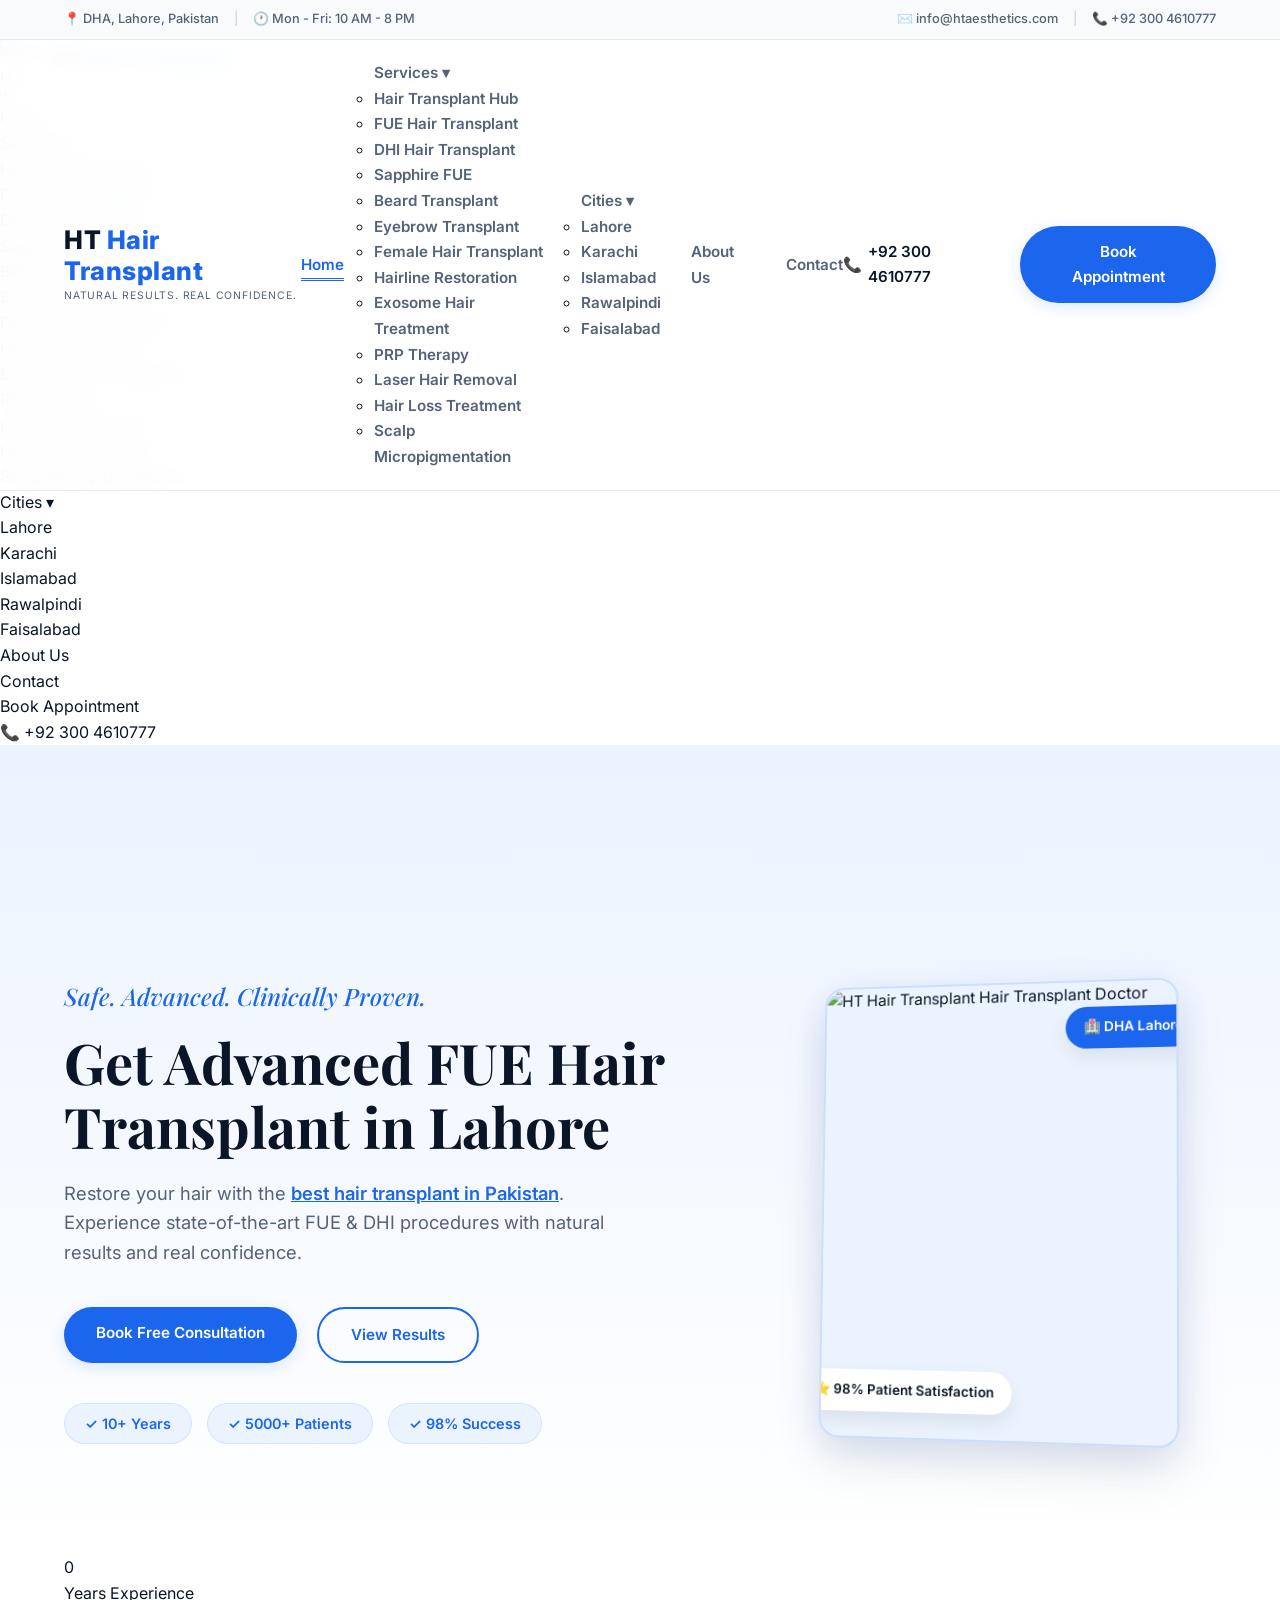
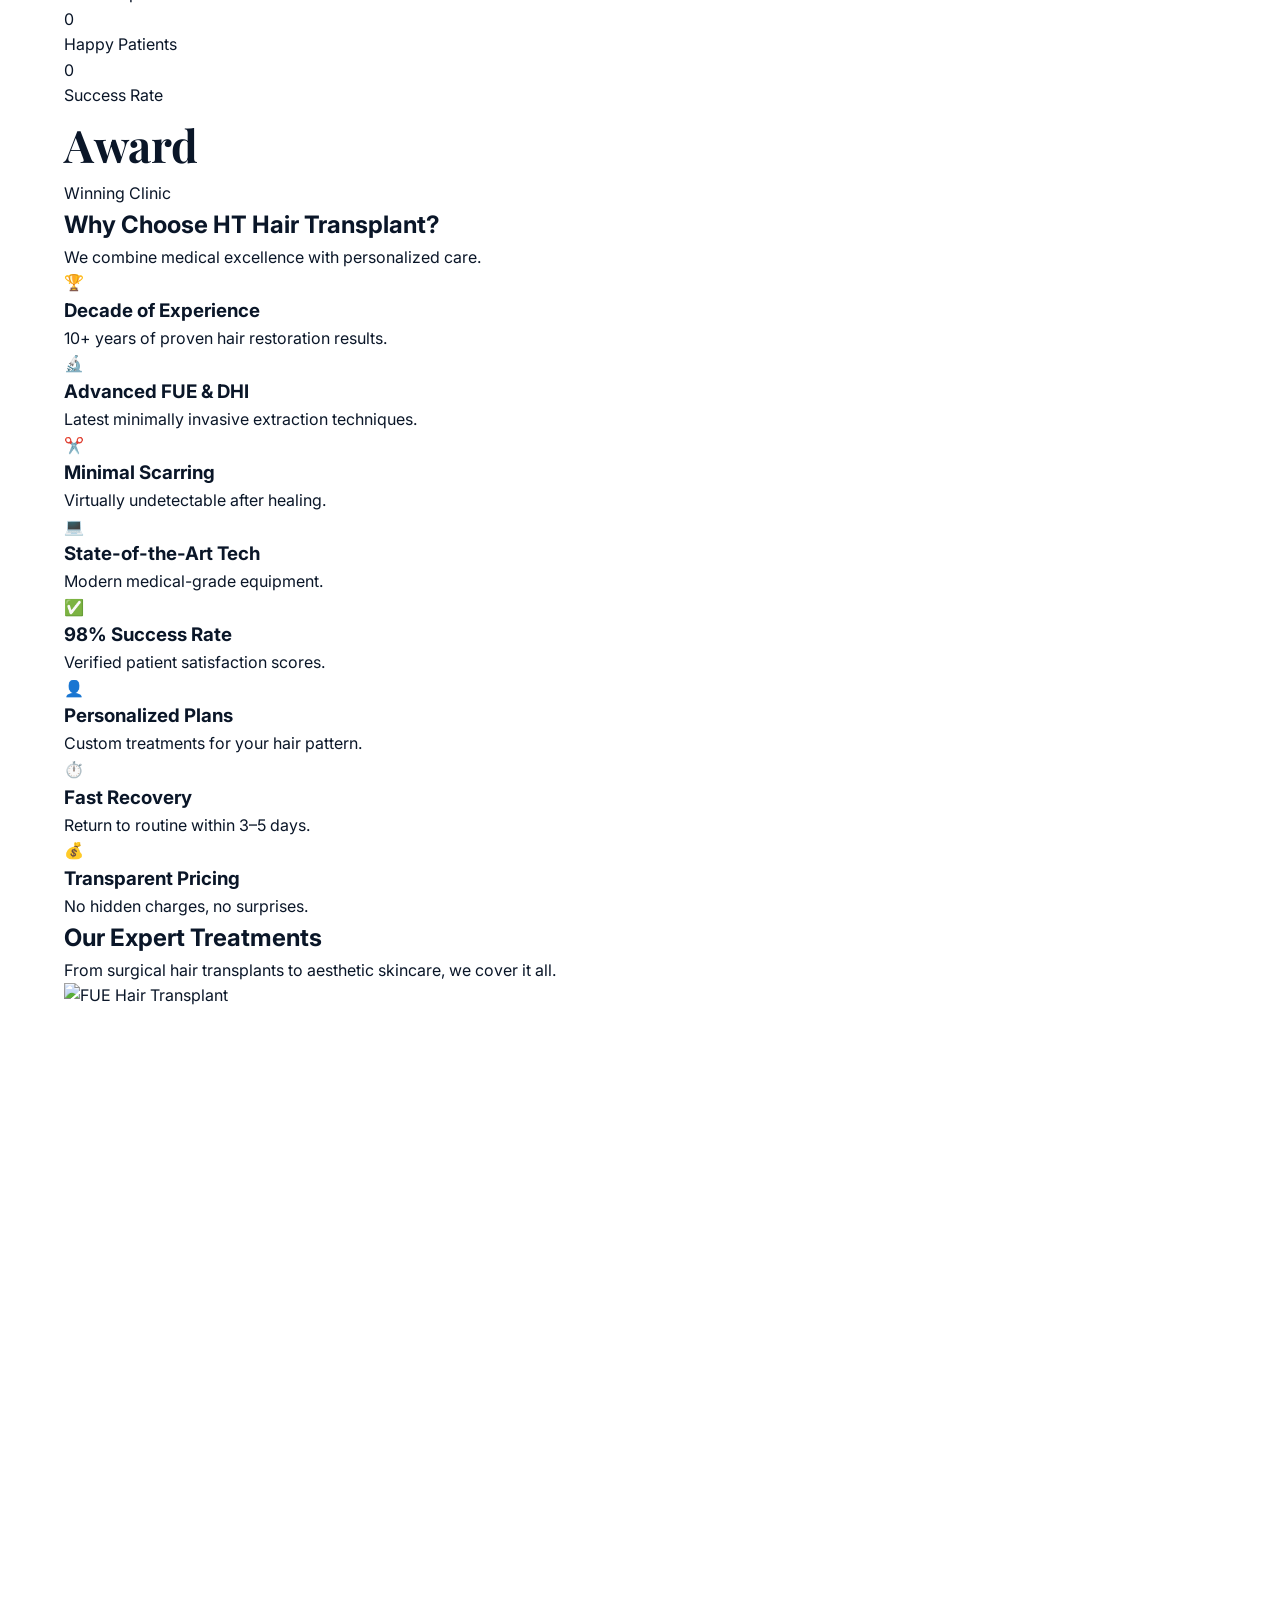
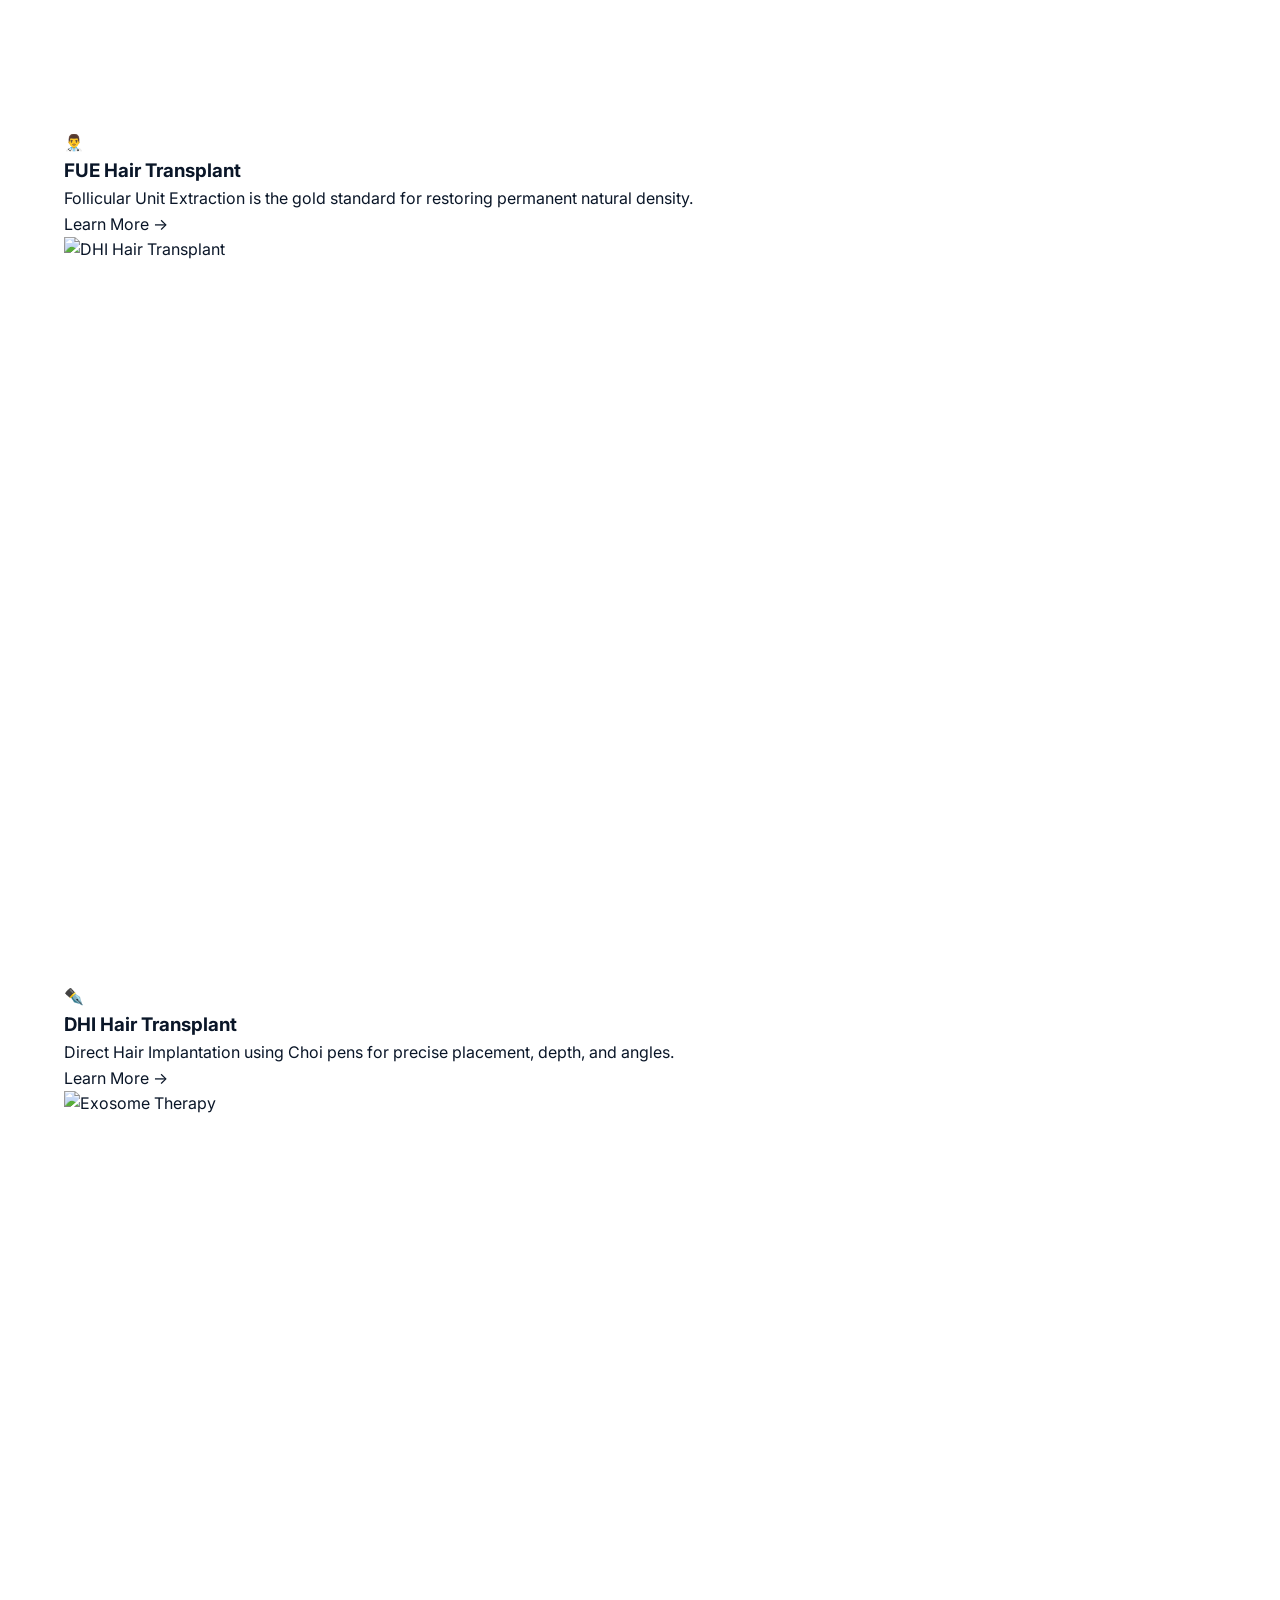
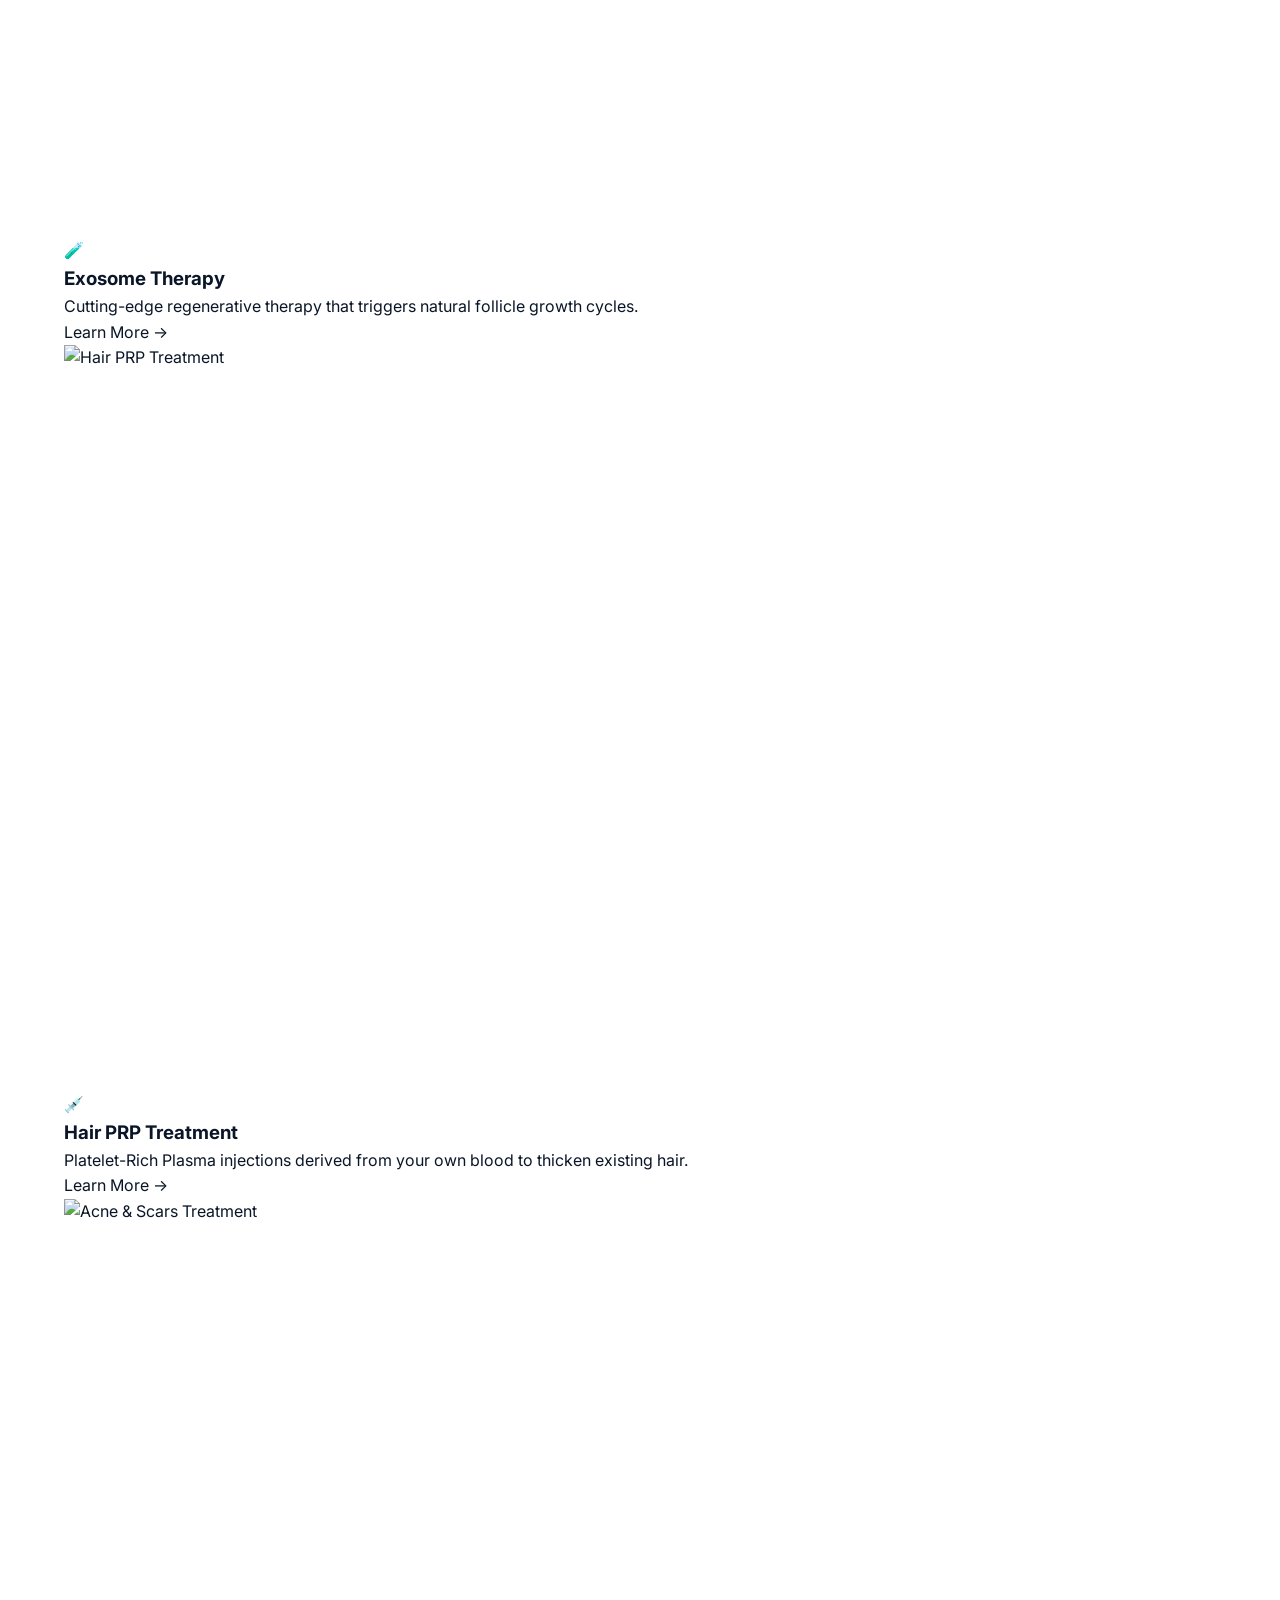
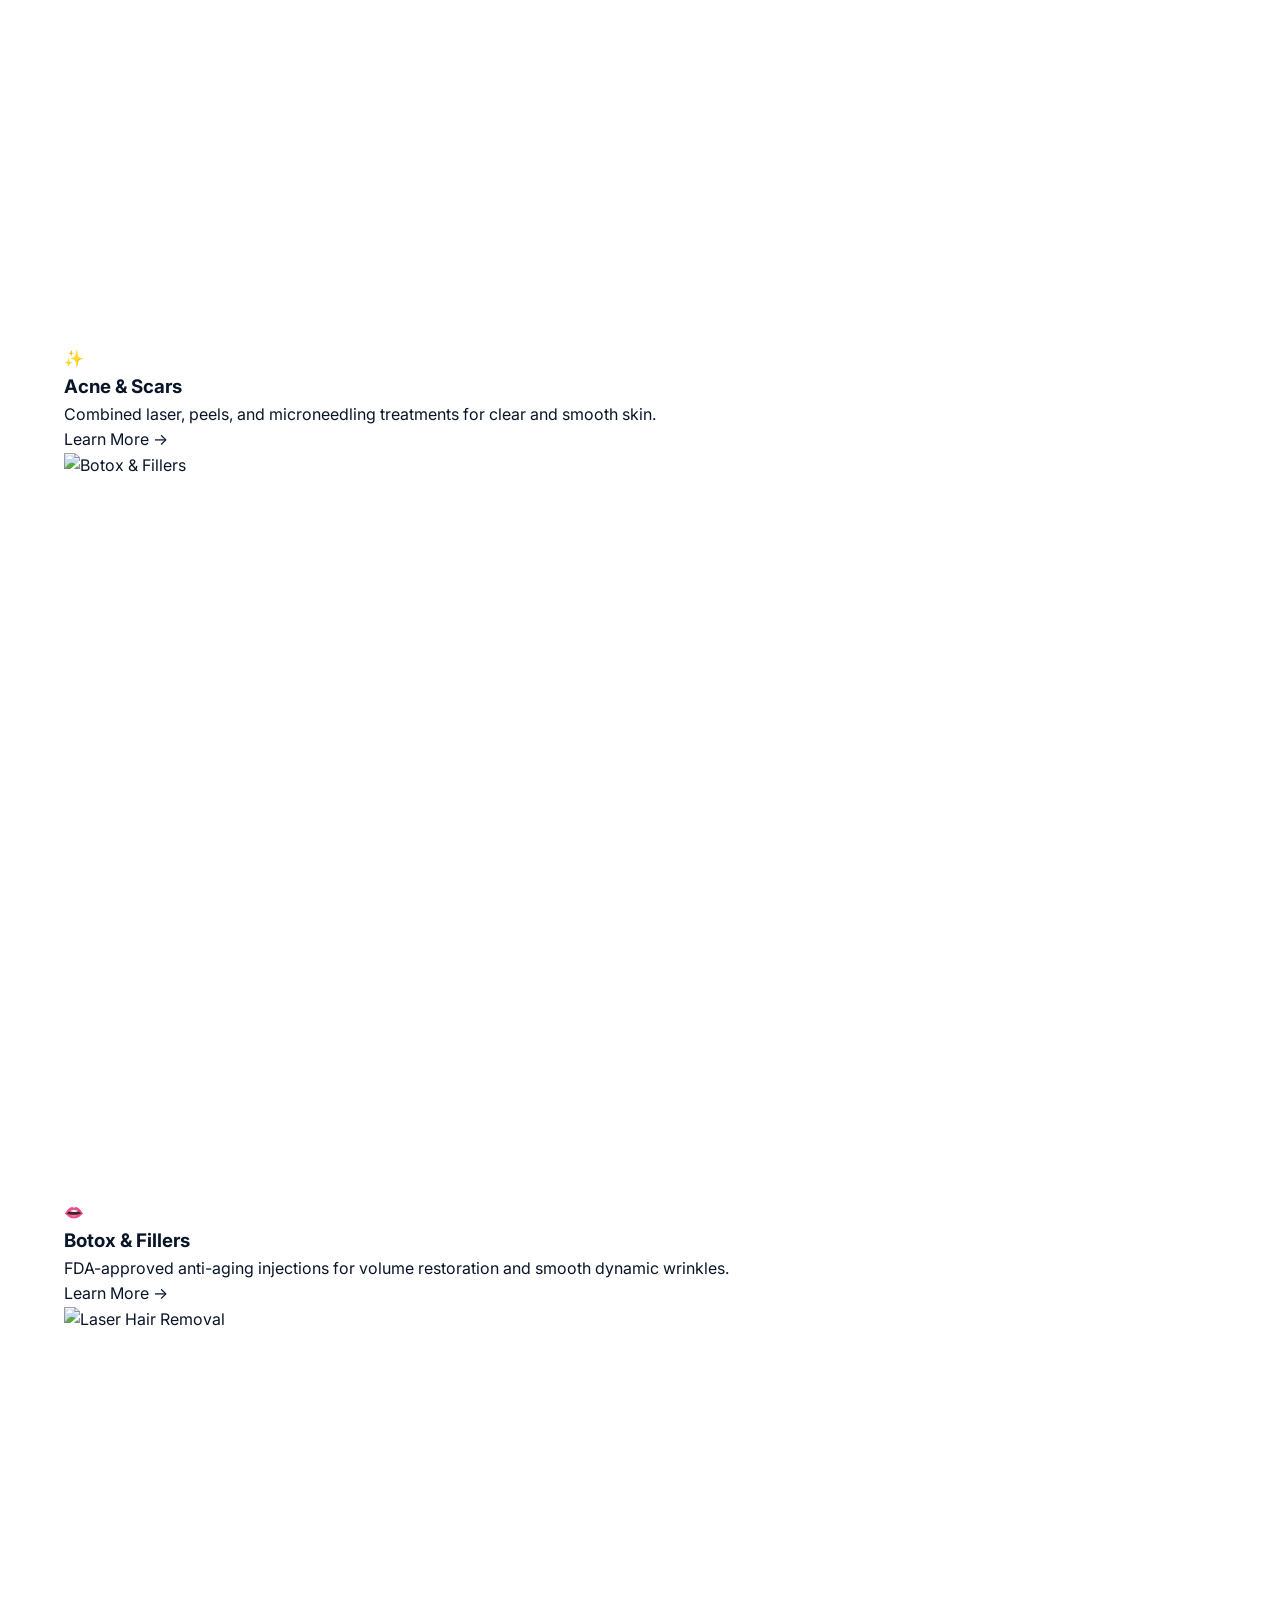
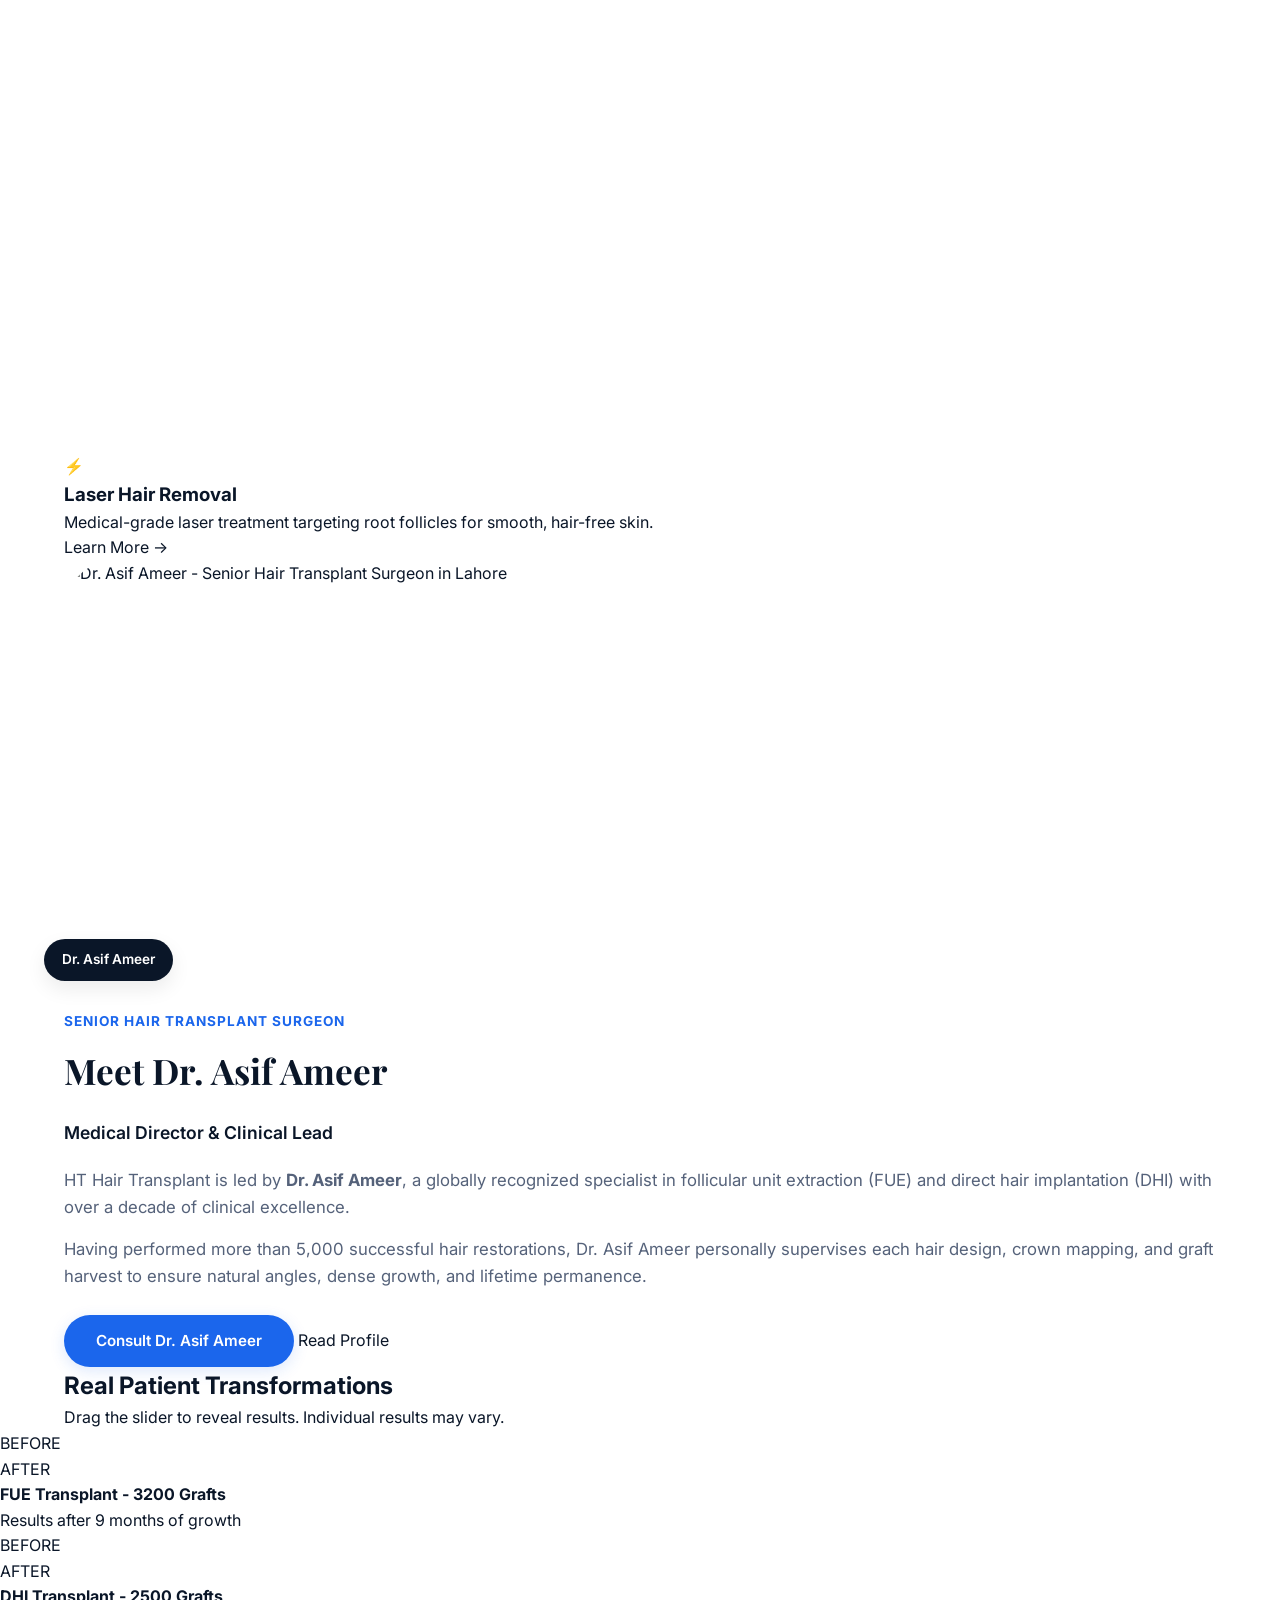
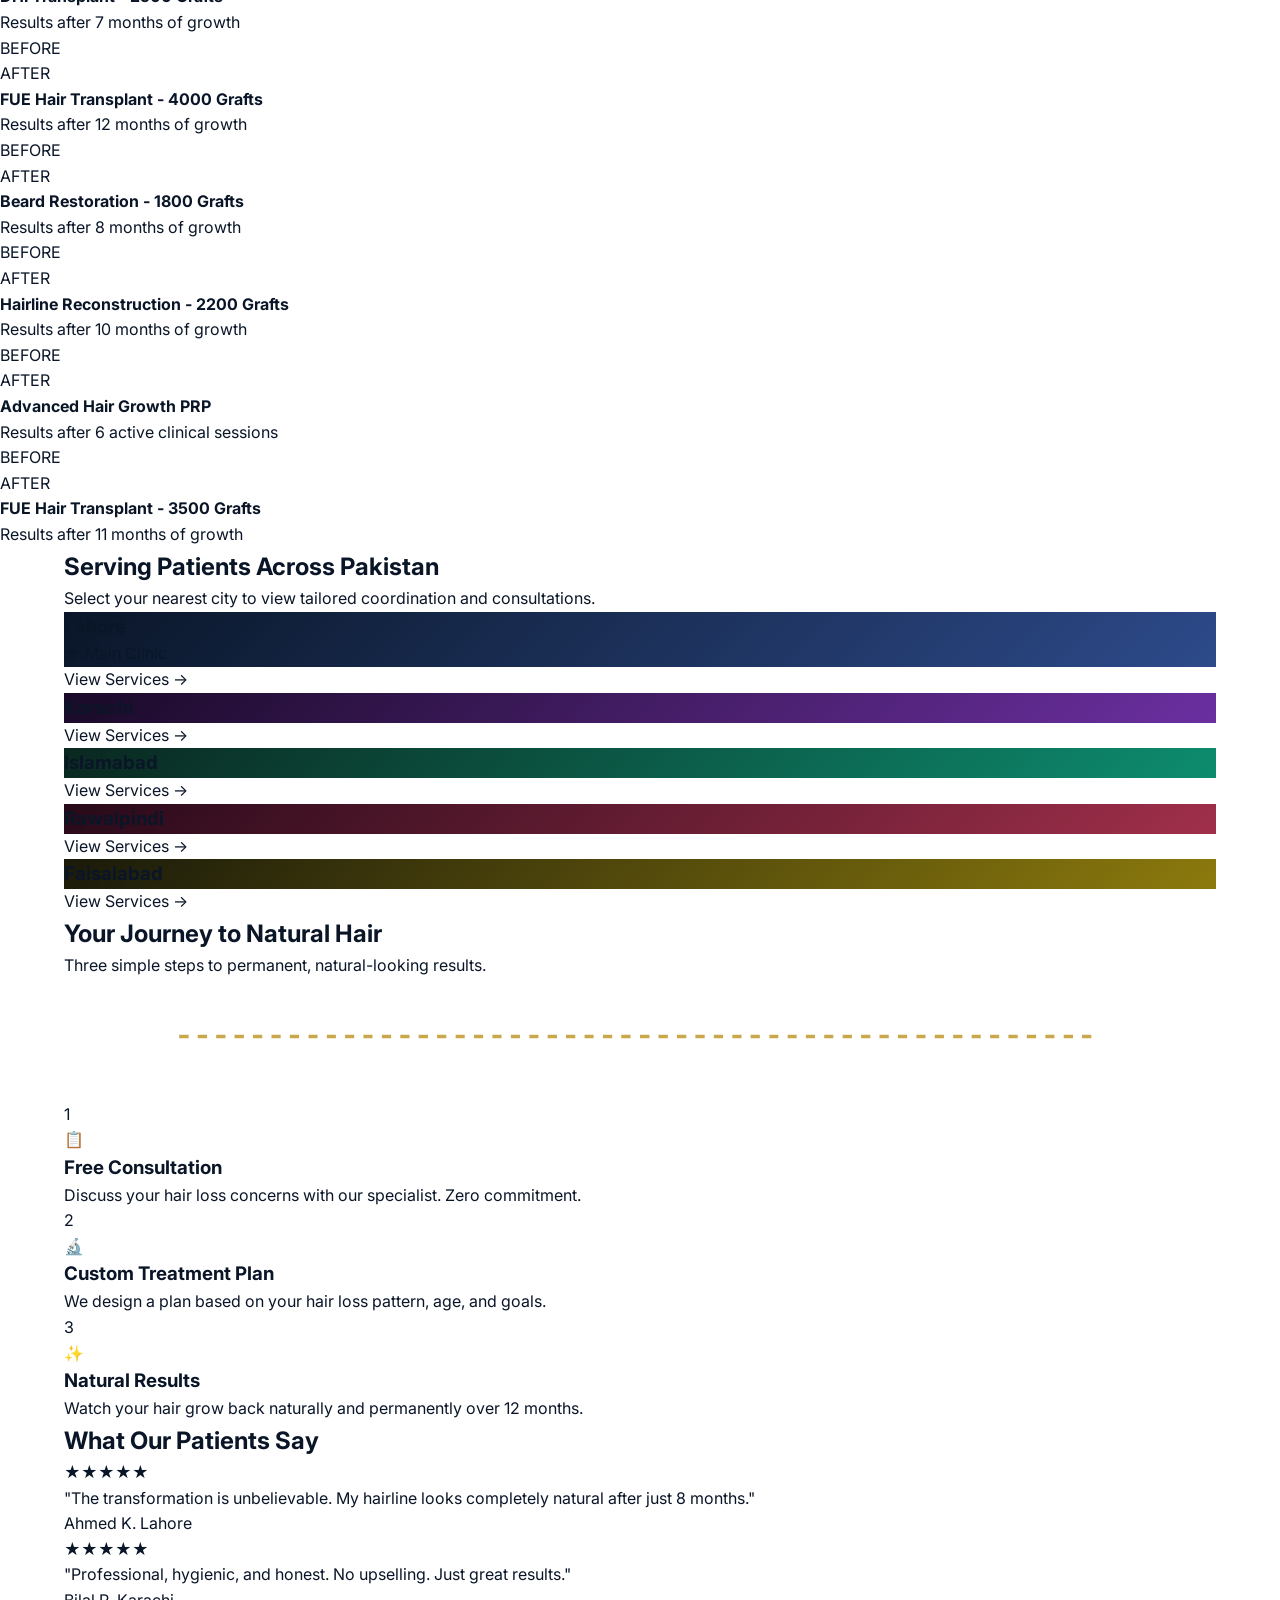
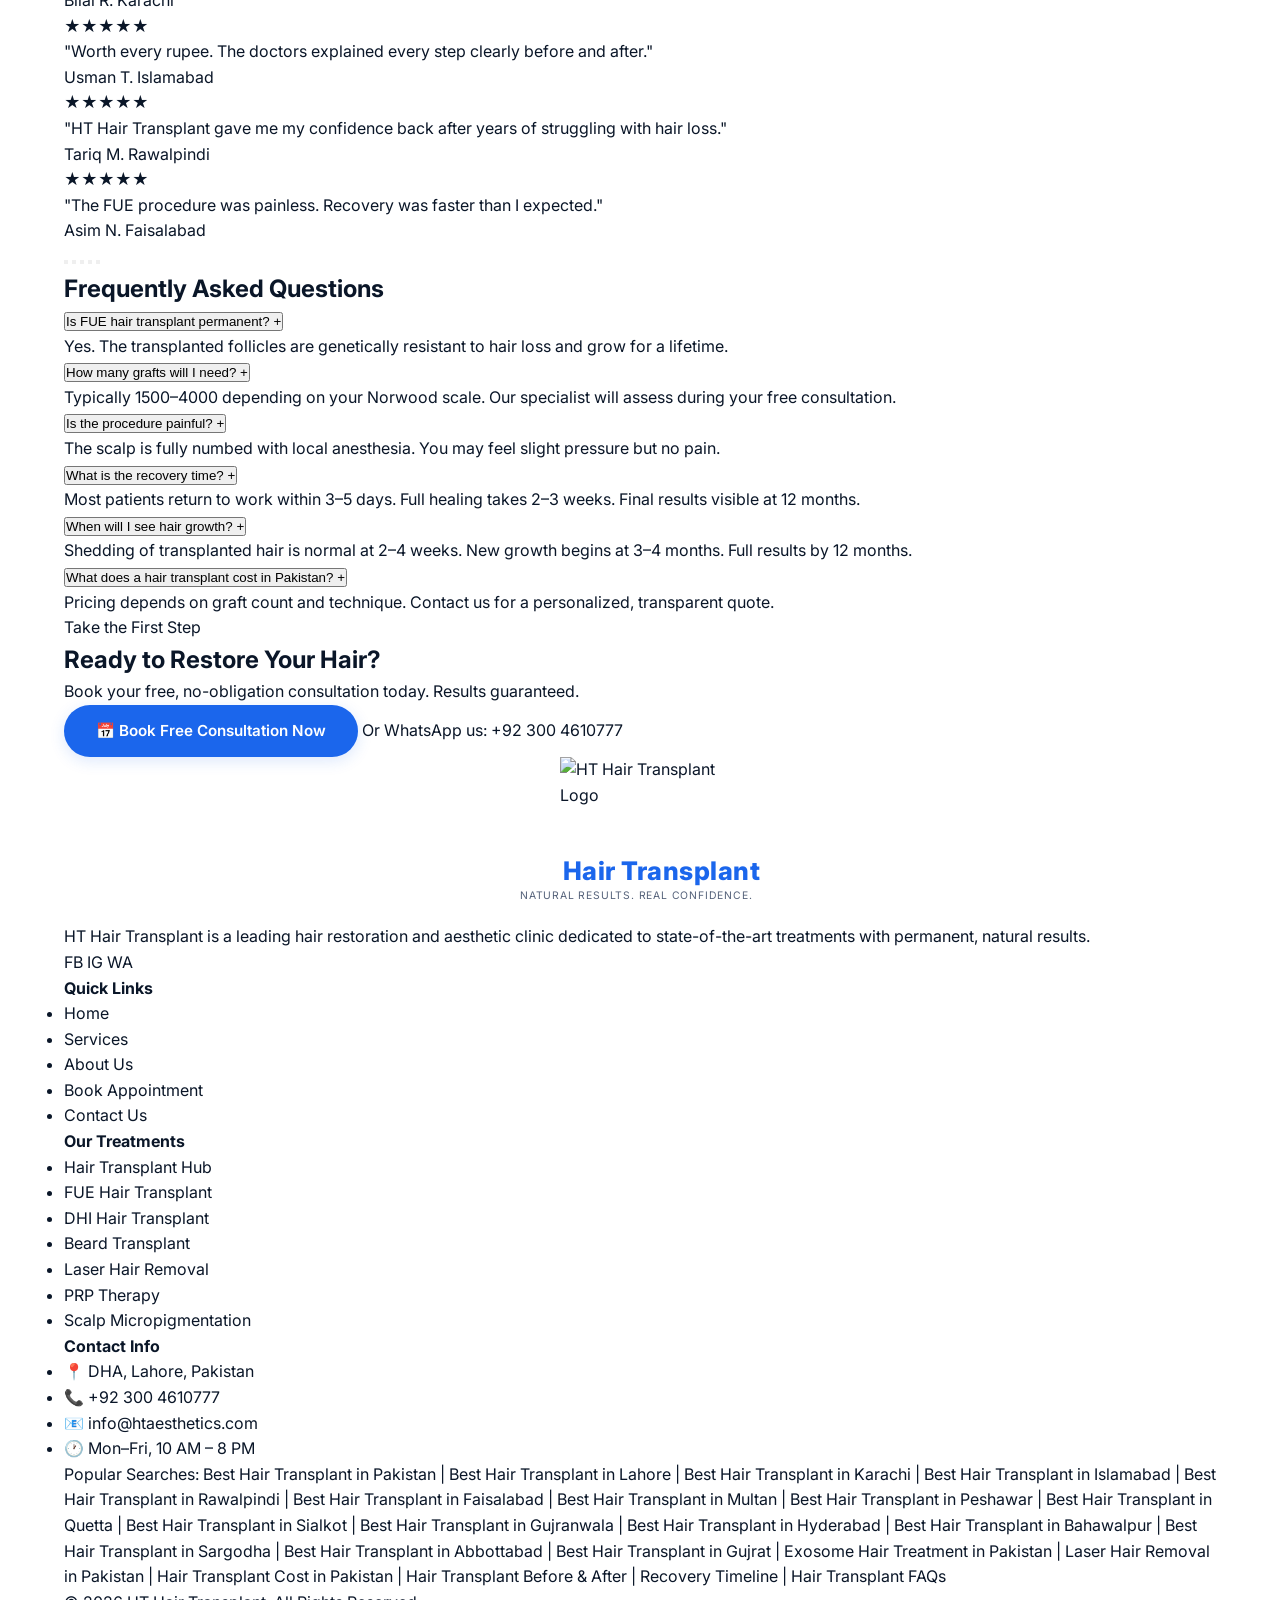
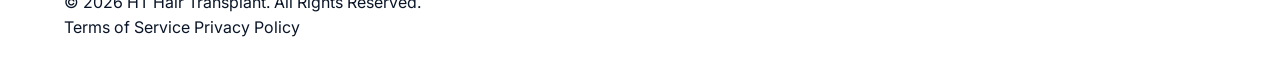
==== index.html @ b61204fe "Add files via upload Signed-off-by: muhammadumairamir12-del <muhammadumairamir12@gmail.com>" ====
<!DOCTYPE html>
<html lang="en">
<head>
  <meta charset="UTF-8">
  <meta name="viewport" content="width=device-width, initial-scale=1.0">
  <meta name="google-site-verification" content="wemomO1YFYko20W7gCHY7AUJ67_G4LJXpGOD5hlZ5DU" />
  <title>Best Hair Transplant in Pakistan | HT Hair Transplant Clinic</title>
  <meta name="description" content="HT Hair Transplant is the best hair transplant clinic in Pakistan. Offering advanced FUE & DHI hair transplant in Lahore with natural, permanent results at affordable cost.">
  <meta name="keywords" content="hair transplant lahore, FUE hair transplant pakistan, DHI hair transplant lahore, best hair clinic lahore, hair loss treatment pakistan">
  <meta name="robots" content="index, follow">
  <link rel="canonical" href="https://www.besthairlahore.com/">
  
  <!-- Open Graph -->
  <meta property="og:title" content="Best Hair Transplant in Pakistan | HT Hair Transplant Clinic">
  <meta property="og:description" content="HT Hair Transplant is the best hair transplant clinic in Pakistan. Offering advanced FUE & DHI hair transplant in Lahore with natural, permanent results at affordable cost.">
  <meta property="og:type" content="website">
  <meta property="og:url" content="https://www.besthairlahore.com/">
  <meta property="og:site_name" content="HT Hair Transplant">
  <meta property="og:image" content="assets/og-image.jpg">
  <meta name="twitter:card" content="summary_large_image">
  
  <!-- Preconnect to external font origins -->
  <link rel="preconnect" href="https://fonts.googleapis.com">
  <link rel="preconnect" href="https://fonts.gstatic.com" crossorigin>

  <!-- Preload Hero LCP Image (Responsive Mobile & Desktop WebP) -->
  <link rel="preload" as="image" href="assets/hero-doctor.webp" imagesrcset="assets/hero-doctor-mobile.webp 480w, assets/hero-doctor.webp 896w" imagesizes="(max-width: 768px) 320px, 360px" type="image/webp" fetchpriority="high">

  <!-- Asynchronous Google Fonts (Non-Render Blocking) -->
  <link rel="preload" href="https://fonts.googleapis.com/css2?family=Playfair+Display:ital,wght@0,400;0,600;0,700;0,900;1,400&family=Inter:wght@300;400;500;600;700&display=swap" as="style" onload="this.onload=null;this.rel='stylesheet'">
  <noscript>
    <link rel="stylesheet" href="https://fonts.googleapis.com/css2?family=Playfair+Display:ital,wght@0,400;0,600;0,700;0,900;1,400&family=Inter:wght@300;400;500;600;700&display=swap">
  </noscript>

  <!-- Inlined Critical Above-the-Fold CSS for Instant First Contentful Paint -->
  <style>
    :root{--navy:#0A1628;--blue:#1B66EC;--blue-hover:#144CB3;--blue-light:#EBF3FF;--white:#FFFFFF;--bg:#FFFFFF;--text:#0A1628;--text-muted:#55627A;--font-headings:'Playfair Display',Georgia,serif;--font-body:'Inter',-apple-system,BlinkMacSystemFont,'Segoe UI',Roboto,sans-serif;--radius:50px;--radius-lg:20px;--shadow:0 4px 15px rgba(27,102,236,0.15);--shadow-hover:0 12px 30px rgba(27,102,236,0.25);--transition:0.3s cubic-bezier(0.23,1,0.32,1)}
    *,*::before,*::after{box-sizing:border-box;margin:0;padding:0}
    html{scroll-behavior:smooth;font-size:16px;-webkit-text-size-adjust:100%}
    body{font-family:var(--font-body);background:var(--bg);color:var(--text);line-height:1.6;overflow-x:hidden}
    img,video{max-width:100%;display:block;height:auto}
    a{text-decoration:none;color:inherit;transition:color .3s ease}
    .container{width:90%;max-width:1200px;margin:0 auto}
    @keyframes fadeInUp{from{opacity:0;transform:translateY(30px)}to{opacity:1;transform:translateY(0)}}
    @keyframes fadeInDown{from{opacity:0;transform:translateY(-20px)}to{opacity:1;transform:translateY(0)}}
    .animate-fadeInUp{animation:fadeInUp .8s var(--transition) forwards;opacity:0}
    .animate-fadeInDown{animation:fadeInDown .8s var(--transition) forwards;opacity:0}
    .top-bar{background:#F8FAFC;border-bottom:1px solid #E2E8F0;font-size:.8rem;font-weight:500;color:var(--text-muted);height:40px;display:flex;align-items:center;position:relative;z-index:1001}
    .top-bar-inner{display:flex;justify-content:space-between;align-items:center;width:90%;max-width:1200px}
    .top-left,.top-right{display:flex;align-items:center;gap:15px}
    .top-bar .separator{color:#CBD5E1}
    .navbar{position:fixed;top:40px;left:0;right:0;z-index:1000;padding:20px 5%;display:flex;align-items:center;justify-content:space-between;background:rgba(255,255,255,0.95);backdrop-filter:blur(10px);-webkit-backdrop-filter:blur(10px);border-bottom:1px solid rgba(226,232,240,0.8);transition:all .3s ease}
    .navbar.scrolled{top:0;background:var(--white);box-shadow:0 4px 20px rgba(0,0,0,0.05);padding:12px 5%}
    .logo{display:flex;flex-direction:column}
    .logo-main{font-family:var(--font-body);font-size:1.6rem;font-weight:800;letter-spacing:.5px;color:var(--navy);line-height:1.2}
    .logo-gold{color:var(--blue)}
    .logo-tagline{font-size:.65rem;color:var(--text-muted);letter-spacing:.8px;margin-top:1px;text-transform:uppercase}
    .nav-links{list-style:none;display:flex;align-items:center;gap:30px}
    .nav-links a{color:var(--text-muted);font-weight:600;font-size:.95rem;padding:8px 0;position:relative}
    .nav-links a.active{color:var(--blue);border-bottom:3px double var(--blue);padding-bottom:4px}
    .nav-right{display:flex;align-items:center;gap:25px}
    .nav-phone{color:var(--navy);font-weight:600;font-size:.95rem;display:flex;align-items:center;gap:6px}
    .btn-primary{display:inline-block;background:var(--blue);color:var(--white);padding:14px 32px;border:none;border-radius:var(--radius);font-weight:600;font-size:.95rem;cursor:pointer;box-shadow:var(--shadow);text-align:center;transition:transform .3s ease,box-shadow .3s ease,background-color .3s ease}
    .btn-outline{display:inline-block;background:transparent;color:var(--blue);padding:14px 32px;border:2px solid var(--blue);border-radius:var(--radius);font-weight:600;font-size:.95rem;cursor:pointer;text-align:center;transition:var(--transition)}
    .hamburger{display:none;background:none;border:none;cursor:pointer;flex-direction:column;gap:6px;padding:5px;z-index:1010}
    .hamburger .bar{display:block;width:25px;height:2px;background-color:var(--navy)}
    .hero{min-height:90vh;padding-top:180px;padding-bottom:60px;display:flex;align-items:center;position:relative;overflow:hidden;background:linear-gradient(180deg,#EBF3FF 0%,#FFFFFF 100%)}
    .hero-container{display:grid;grid-template-columns:1.2fr 0.8fr;align-items:center;gap:50px;position:relative;z-index:5}
    .hero-text-side{text-align:left}
    .hero-text-side .eyebrow-badge{font-family:var(--font-headings);font-size:1.5rem;font-weight:500;font-style:italic;color:var(--blue);margin-bottom:15px}
    .hero-text-side h1{font-family:var(--font-headings);font-size:3.5rem;font-weight:700;line-height:1.15;color:var(--navy);margin-bottom:20px}
    .hero-subtext{font-size:1.15rem;color:var(--text-muted);margin-bottom:40px;max-width:580px}
    .hero-ctas{display:flex;gap:20px;margin-bottom:40px}
    .trust-badges{display:flex;gap:15px;flex-wrap:wrap}
    .trust-badge{background:var(--blue-light);border:1px solid rgba(27,102,236,0.1);color:var(--blue);padding:8px 20px;border-radius:50px;font-size:.9rem;font-weight:600}
    .hero-card-side{display:flex;justify-content:center;align-items:center}
    .hero-card-3d{width:360px;height:460px;position:relative;transform:perspective(1000px) rotateY(-8deg) rotateX(3deg);border-radius:var(--radius-lg);box-shadow:0 10px 40px rgba(27,102,236,0.1),0 20px 50px rgba(0,0,0,0.1);border:2px solid rgba(27,102,236,0.15);overflow:hidden;background:#EBF3FF}
    .hero-card-3d picture,.hero-card-3d img{width:100%;height:100%;object-fit:cover;border-radius:20px;display:block}
    .floating-badge{position:absolute;background:var(--white);color:var(--navy);padding:10px 18px;border-radius:50px;font-weight:600;font-size:.85rem;box-shadow:0 8px 20px rgba(0,0,0,0.08);z-index:10;white-space:nowrap}
    .badge-bottom-left{bottom:25px;left:-25px}
    .badge-top-right{top:25px;right:-25px;background:var(--blue);color:var(--white)}
    @media (max-width:1200px){.hero-container{gap:30px}.hero-text-side h1{font-size:3rem}}
    @media (max-width:1024px){.top-bar{display:none}.navbar{top:0}.hero-container{grid-template-columns:1fr;text-align:center;gap:50px}.hero-text-side{display:flex;flex-direction:column;align-items:center}.hero-ctas,.trust-badges{justify-content:center}}
    @media (max-width:768px){.navbar{padding:16px 5%}.navbar.scrolled{padding:10px 5%}.nav-menu,.nav-book-btn,.nav-phone{display:none}.hamburger{display:flex}.hero{padding-top:120px;padding-bottom:40px}.hero-text-side h1{font-size:2.4rem}.hero-card-3d{width:100%;max-width:320px;height:410px;transform:none}}
    @media (max-width:480px){.hero-text-side h1{font-size:2rem}.hero-ctas{flex-direction:column;width:100%;gap:10px}.hero-ctas a{width:100%}.badge-bottom-left{left:10px;bottom:15px}.badge-top-right{right:10px;top:15px}}
  </style>

  <!-- Non-blocking Asynchronous Stylesheet -->
  <link rel="preload" href="css/style.css" as="style" onload="this.onload=null;this.rel='stylesheet'">
  <noscript><link rel="stylesheet" href="css/style.css"></noscript>
  <link rel="icon" type="image/jpeg" href="assets/logo.jpg">
  <link rel="shortcut icon" href="assets/logo.jpg" type="image/jpeg">
  
</head>
<body>

  <!-- TOP CONTACT BAR -->
  <div class="top-bar">
    <div class="container top-bar-inner">
      <div class="top-left">
        <span>📍 DHA, Lahore, Pakistan</span>
        <span class="separator">|</span>
        <span>🕐 Mon - Fri: 10 AM - 8 PM</span>
      </div>
      <div class="top-right">
        <a href="mailto:info@htaesthetics.com">✉️ info@htaesthetics.com</a>
        <span class="separator">|</span>
        <a href="tel:+923004610777">📞 +92 300 4610777</a>
      </div>
    </div>
  </div>

  <!-- GLOBAL HEADER -->
  <header class="navbar">
    <a href="index.html" class="logo">
      <div class="logo-main">HT <span class="logo-gold">Hair Transplant</span></div>
      <div class="logo-tagline">Natural Results. Real Confidence.</div>
    </a>
    
    <nav class="nav-menu">
      <ul class="nav-links">
        <li><a href="index.html" class="active">Home</a></li>
        <li class="dropdown">
          <a href="services.html" class="dropdown-toggle ">Services <span class="arrow">▾</span></a>
          <ul class="dropdown-menu">
            <li><a href="hair-transplant.html">Hair Transplant Hub</a></li>
            <li><a href="fue-hair-transplant.html">FUE Hair Transplant</a></li>
            <li><a href="dhi-hair-transplant.html">DHI Hair Transplant</a></li>
            <li><a href="sapphire-fue-transplant.html">Sapphire FUE</a></li>
            <li><a href="beard-transplant.html">Beard Transplant</a></li>
            <li><a href="eyebrow-transplant.html">Eyebrow Transplant</a></li>
            <li><a href="female-hair-transplant.html">Female Hair Transplant</a></li>
            <li><a href="hairline-restoration.html">Hairline Restoration</a></li>
            <li><a href="exosome-hair-treatment.html">Exosome Hair Treatment</a></li>
            <li><a href="prp-therapy.html">PRP Therapy</a></li>
            <li><a href="laser-hair-removal.html">Laser Hair Removal</a></li>
            <li><a href="hair-loss-treatment.html">Hair Loss Treatment</a></li>
            <li><a href="scalp-micropigmentation.html">Scalp Micropigmentation</a></li>
          </ul>
        </li>
        <li class="dropdown">
          <a href="#" class="dropdown-toggle ">Cities <span class="arrow">▾</span></a>
          <ul class="dropdown-menu">
            <li><a href="hair-transplant-lahore.html">Lahore</a></li>
            <li><a href="hair-transplant-karachi.html">Karachi</a></li>
            <li><a href="hair-transplant-islamabad.html">Islamabad</a></li>
            <li><a href="hair-transplant-rawalpindi.html">Rawalpindi</a></li>
            <li><a href="hair-transplant-faisalabad.html">Faisalabad</a></li>
          </ul>
        </li>
        <li><a href="about.html" class="">About Us</a></li>
        <li><a href="contact.html" class="">Contact</a></li>
      </ul>
    </nav>

    <div class="nav-right">
      <a href="tel:+923004610777" class="nav-phone">
        <span class="phone-icon">📞</span> +92 300 4610777
      </a>
      <a href="book-appointment.html" class="btn-primary nav-book-btn">Book Appointment</a>
      <button class="hamburger" aria-label="Toggle Menu">
        <span class="bar"></span>
        <span class="bar"></span>
        <span class="bar"></span>
      </button>
    </div>
  </header>

  <!-- MOBILE NAVIGATION DRAWER -->
  <div class="mobile-drawer">
    <div class="drawer-header" style="align-items: center; gap: 10px;">
      <div style="display: flex; align-items: center; gap: 10px;">
        <div class="logo-badge mobile-badge">
          <img src="assets/logo.jpg" alt="HT Hair Transplant Logo" width="40" height="40" loading="lazy" decoding="async">
        </div>
        <div class="logo-main" style="font-size: 1.2rem; line-height: 1.2;">HT <span class="logo-gold">Hair Transplant</span></div>
      </div>
      <button class="close-drawer" aria-label="Close Menu">&times;</button>
    </div>
    <ul class="drawer-links">
      <li><a href="index.html" class="active">Home</a></li>
      <li class="drawer-dropdown">
        <a href="#" class="drawer-dropdown-toggle">Services <span class="arrow">▾</span></a>
        <ul class="drawer-submenu">
          <li><a href="hair-transplant.html">Hair Transplant Hub</a></li>
          <li><a href="fue-hair-transplant.html">FUE Hair Transplant</a></li>
          <li><a href="dhi-hair-transplant.html">DHI Hair Transplant</a></li>
          <li><a href="sapphire-fue-transplant.html">Sapphire FUE</a></li>
          <li><a href="beard-transplant.html">Beard Transplant</a></li>
          <li><a href="eyebrow-transplant.html">Eyebrow Transplant</a></li>
          <li><a href="female-hair-transplant.html">Female Hair Transplant</a></li>
          <li><a href="hairline-restoration.html">Hairline Restoration</a></li>
          <li><a href="exosome-hair-treatment.html">Exosome Hair Treatment</a></li>
          <li><a href="prp-therapy.html">PRP Therapy</a></li>
          <li><a href="laser-hair-removal.html">Laser Hair Removal</a></li>
          <li><a href="hair-loss-treatment.html">Hair Loss Treatment</a></li>
          <li><a href="scalp-micropigmentation.html">Scalp Micropigmentation</a></li>
        </ul>
      </li>
      <li class="drawer-dropdown">
        <a href="#" class="drawer-dropdown-toggle">Cities <span class="arrow">▾</span></a>
        <ul class="drawer-submenu">
          <li><a href="hair-transplant-lahore.html">Lahore</a></li>
          <li><a href="hair-transplant-karachi.html">Karachi</a></li>
          <li><a href="hair-transplant-islamabad.html">Islamabad</a></li>
          <li><a href="hair-transplant-rawalpindi.html">Rawalpindi</a></li>
          <li><a href="hair-transplant-faisalabad.html">Faisalabad</a></li>
        </ul>
      </li>
      <li><a href="about.html">About Us</a></li>
      <li><a href="contact.html">Contact</a></li>
      <li><a href="book-appointment.html" class="drawer-book-btn">Book Appointment</a></li>
      <li><a href="tel:+923004610777" class="drawer-phone">📞 +92 300 4610777</a></li>
    </ul>
  </div>
  <div class="drawer-overlay"></div>

  <main>
    <!-- SECTION 1: HERO (3D ANTIGRAVITY) -->
    <section class="hero" id="hero">
      <!-- Floating particles will be injected here via JavaScript -->
      
      <div class="hero-container container">
        <div class="hero-text-side">
          <div class="eyebrow-badge animate-fadeInDown">Safe. Advanced. Clinically Proven.</div>
          <h1 class="animate-fadeInUp" style="animation-delay: 200ms;">
            Get Advanced FUE Hair<br>Transplant in Lahore
          </h1>
          <p class="hero-subtext animate-fadeInUp" style="animation-delay: 400ms;">
            Restore your hair with the <a href="index.html" style="color: var(--blue); font-weight: 600; text-decoration: underline;">best hair transplant in Pakistan</a>. Experience state-of-the-art FUE & DHI procedures with natural results and real confidence.
          </p>
          <div class="hero-ctas animate-fadeInUp" style="animation-delay: 600ms;">
            <a href="book-appointment.html" class="btn-primary">Book Free Consultation</a>
            <a href="#before-after" class="btn-outline">View Results</a>
          </div>
          
          <div class="trust-badges animate-fadeInUp" style="animation-delay: 800ms;">
            <div class="trust-badge">✓ 10+ Years</div>
            <div class="trust-badge">✓ 5000+ Patients</div>
            <div class="trust-badge">✓ 98% Success</div>
          </div>
        </div>

        <div class="hero-card-side">
          <div class="hero-card-3d">
            <picture>
              <source type="image/avif" srcset="assets/hero-doctor-mobile.avif 480w, assets/hero-doctor.avif 896w" sizes="(max-width: 768px) 320px, 360px">
              <source type="image/webp" srcset="assets/hero-doctor-mobile.webp 480w, assets/hero-doctor.webp 896w" sizes="(max-width: 768px) 320px, 360px">
              <img src="assets/hero-doctor.jpg" alt="HT Hair Transplant Hair Transplant Doctor" class="img-ph" width="360" height="460" fetchpriority="high" decoding="async" style="width:100%; height:100%; object-fit:cover; border-radius:20px;">
            </picture>
            <!-- Floating badge overlays -->
            <div class="floating-badge badge-bottom-left">⭐ 98% Patient Satisfaction</div>
            <div class="floating-badge badge-top-right">🏥 DHA Lahore</div>
          </div>
        </div>
      </div>

      <!-- Scroll Indicator -->
      <a href="#stats" class="scroll-indicator" aria-label="Scroll Down">
        <div class="mouse">
          <div class="wheel"></div>
        </div>
      </a>
    </section>

    <!-- SECTION 2: STATS COUNTER -->
    <section class="stats-section" id="stats">
      <div class="container stats-grid">
        <div class="stat-item reveal">
          <div class="stat-number" data-target="10" data-suffix="+">0</div>
          <div class="stat-label">Years Experience</div>
        </div>
        <div class="stat-divider"></div>
        <div class="stat-item reveal" style="animation-delay: 100ms;">
          <div class="stat-number" data-target="5000" data-suffix="+">0</div>
          <div class="stat-label">Happy Patients</div>
        </div>
        <div class="stat-divider"></div>
        <div class="stat-item reveal" style="animation-delay: 200ms;">
          <div class="stat-number" data-target="98" data-suffix="%">0</div>
          <div class="stat-label">Success Rate</div>
        </div>
        <div class="stat-divider"></div>
        <div class="stat-item reveal" style="animation-delay: 300ms;">
          <div class="stat-number" style="font-family: var(--font-headings); font-size: 2.8rem; font-weight:700;">Award</div>
          <div class="stat-label">Winning Clinic</div>
        </div>
      </div>
    </section>

    <!-- SECTION 3: WHY CHOOSE US -->
    <section class="why-choose-us section-padding" id="why-choose">
      <div class="container text-center section-header">
        <h2 class="reveal">Why Choose HT Hair Transplant?</h2>
        <p class="reveal subtitle" style="animation-delay: 100ms;">We combine medical excellence with personalized care.</p>
      </div>
      
      <div class="container why-grid">
        <div class="why-card reveal" style="animation-delay: 0ms;">
          <div class="why-icon">🏆</div>
          <h3>Decade of Experience</h3>
          <p>10+ years of proven hair restoration results.</p>
        </div>
        <div class="why-card reveal" style="animation-delay: 100ms;">
          <div class="why-icon">🔬</div>
          <h3>Advanced FUE & DHI</h3>
          <p>Latest minimally invasive extraction techniques.</p>
        </div>
        <div class="why-card reveal" style="animation-delay: 200ms;">
          <div class="why-icon">✂️</div>
          <h3>Minimal Scarring</h3>
          <p>Virtually undetectable after healing.</p>
        </div>
        <div class="why-card reveal" style="animation-delay: 300ms;">
          <div class="why-icon">💻</div>
          <h3>State-of-the-Art Tech</h3>
          <p>Modern medical-grade equipment.</p>
        </div>
        <div class="why-card reveal" style="animation-delay: 400ms;">
          <div class="why-icon">✅</div>
          <h3>98% Success Rate</h3>
          <p>Verified patient satisfaction scores.</p>
        </div>
        <div class="why-card reveal" style="animation-delay: 500ms;">
          <div class="why-icon">👤</div>
          <h3>Personalized Plans</h3>
          <p>Custom treatments for your hair pattern.</p>
        </div>
        <div class="why-card reveal" style="animation-delay: 600ms;">
          <div class="why-icon">⏱️</div>
          <h3>Fast Recovery</h3>
          <p>Return to routine within 3–5 days.</p>
        </div>
        <div class="why-card reveal" style="animation-delay: 700ms;">
          <div class="why-icon">💰</div>
          <h3>Transparent Pricing</h3>
          <p>No hidden charges, no surprises.</p>
        </div>
      </div>
    </section>

    <!-- SECTION 4: OUR SERVICES -->
    <section class="services-section section-padding" id="services">
      <div class="container text-center section-header">
        <h2 class="reveal">Our Expert Treatments</h2>
        <p class="reveal subtitle" style="animation-delay: 100ms;">From surgical hair transplants to aesthetic skincare, we cover it all.</p>
      </div>

      <div class="container services-grid">
        <!-- FUE Hair Transplant -->
        <div class="service-card reveal" style="animation-delay: 0ms;">
          <picture><source type="image/webp" srcset="assets/service-fue.webp"><img class="service-gradient" src="assets/service-fue.jpg" alt="FUE Hair Transplant" width="370" height="240" loading="lazy" decoding="async" style="object-fit:cover; width:100%; height:100%;"></picture>
          <div class="service-body">
            <div class="service-icon">👨‍⚕️</div>
            <h3>FUE Hair Transplant</h3>
            <p>Follicular Unit Extraction is the gold standard for restoring permanent natural density.</p>
            <a href="services.html#fue-hair-transplant" class="learn-more">Learn More →</a>
          </div>
        </div>

        <!-- DHI Hair Transplant -->
        <div class="service-card reveal" style="animation-delay: 100ms;">
          <picture><source type="image/webp" srcset="assets/service-dhi.webp"><img class="service-gradient" src="assets/service-dhi.jpg" alt="DHI Hair Transplant" width="370" height="240" loading="lazy" decoding="async" style="object-fit:cover; width:100%; height:100%;"></picture>
          <div class="service-body">
            <div class="service-icon">✒️</div>
            <h3>DHI Hair Transplant</h3>
            <p>Direct Hair Implantation using Choi pens for precise placement, depth, and angles.</p>
            <a href="services.html#dhi-hair-transplant" class="learn-more">Learn More →</a>
          </div>
        </div>

        <!-- Exosome Therapy -->
        <div class="service-card reveal" style="animation-delay: 200ms;">
          <picture><source type="image/webp" srcset="assets/service-exosome.webp"><img class="service-gradient" src="assets/service-exosome.jpg" alt="Exosome Therapy" width="370" height="240" loading="lazy" decoding="async" style="object-fit:cover; width:100%; height:100%;"></picture>
          <div class="service-body">
            <div class="service-icon">🧪</div>
            <h3>Exosome Therapy</h3>
            <p>Cutting-edge regenerative therapy that triggers natural follicle growth cycles.</p>
            <a href="services.html#exosome-therapy" class="learn-more">Learn More →</a>
          </div>
        </div>

        <!-- Hair PRP Treatment -->
        <div class="service-card reveal" style="animation-delay: 300ms;">
          <picture><source type="image/webp" srcset="assets/service-prp.webp"><img class="service-gradient" src="assets/service-prp.jpg" alt="Hair PRP Treatment" width="370" height="240" loading="lazy" decoding="async" style="object-fit:cover; width:100%; height:100%;"></picture>
          <div class="service-body">
            <div class="service-icon">💉</div>
            <h3>Hair PRP Treatment</h3>
            <p>Platelet-Rich Plasma injections derived from your own blood to thicken existing hair.</p>
            <a href="services.html#hair-prp-treatment" class="learn-more">Learn More →</a>
          </div>
        </div>

        <!-- Acne & Scars -->
        <div class="service-card reveal" style="animation-delay: 400ms;">
          <picture><source type="image/webp" srcset="assets/service-acne.webp"><img class="service-gradient" src="assets/service-acne.jpg" alt="Acne & Scars Treatment" width="370" height="240" loading="lazy" decoding="async" style="object-fit:cover; width:100%; height:100%;"></picture>
          <div class="service-body">
            <div class="service-icon">✨</div>
            <h3>Acne & Scars</h3>
            <p>Combined laser, peels, and microneedling treatments for clear and smooth skin.</p>
            <a href="services.html#acne-scars-treatment" class="learn-more">Learn More →</a>
          </div>
        </div>

        <!-- Botox & Fillers -->
        <div class="service-card reveal" style="animation-delay: 500ms;">
          <picture><source type="image/webp" srcset="assets/service-botox.webp"><img class="service-gradient" src="assets/service-botox.jpg" alt="Botox & Fillers" width="370" height="240" loading="lazy" decoding="async" style="object-fit:cover; width:100%; height:100%;"></picture>
          <div class="service-body">
            <div class="service-icon">👄</div>
            <h3>Botox & Fillers</h3>
            <p>FDA-approved anti-aging injections for volume restoration and smooth dynamic wrinkles.</p>
            <a href="services.html#botox-fillers" class="learn-more">Learn More →</a>
          </div>
        </div>

        <!-- Laser Hair Removal -->
        <div class="service-card reveal" style="animation-delay: 600ms;">
          <picture><source type="image/webp" srcset="assets/service-laser.webp"><img class="service-gradient" src="assets/service-laser.jpg" alt="Laser Hair Removal" width="370" height="240" loading="lazy" decoding="async" style="object-fit:cover; width:100%; height:100%;"></picture>
          <div class="service-body">
            <div class="service-icon">⚡</div>
            <h3>Laser Hair Removal</h3>
            <p>Medical-grade laser treatment targeting root follicles for smooth, hair-free skin.</p>
            <a href="services.html#laser-hair-removal" class="learn-more">Learn More →</a>
          </div>
        </div>
      </div>
    </section>

    <!-- SECTION: MEET THE SURGEON -->
    <section class="surgeon-section section-padding">
      <div class="container surgeon-grid">
        <div class="reveal" style="position: relative; height: 450px;">
          <picture><source type="image/webp" srcset="assets/hero-doctor.webp"><img src="assets/hero-doctor.jpg" alt="Dr. Asif Ameer - Senior Hair Transplant Surgeon in Lahore" width="360" height="450" loading="lazy" decoding="async" style="width: 100%; height: 100%; object-fit: cover; border-radius: var(--radius);"></picture>
          <div class="floating-badge" style="bottom: 30px; left: -20px; background: var(--navy); color: var(--white); border: 1px solid var(--gold);">Dr. Asif Ameer</div>
        </div>
        <div class="reveal-right">
          <span style="color: var(--blue); font-weight: 700; text-transform: uppercase; font-size: 0.85rem; letter-spacing: 1px; display: block; margin-bottom: 10px;">Senior Hair Transplant Surgeon</span>
          <h2 style="font-family: var(--font-headings); font-size: 2.2rem; color: var(--navy); margin-bottom: 20px;">Meet Dr. Asif Ameer</h2>
          <h3 style="font-size: 1.1rem; color: var(--gold); font-weight: 600; margin-bottom: 20px;">Medical Director & Clinical Lead</h3>
          <p style="color: var(--text-muted); margin-bottom: 15px; font-size: 1.05rem; line-height: 1.6;">
            HT Hair Transplant is led by <strong>Dr. Asif Ameer</strong>, a globally recognized specialist in follicular unit extraction (FUE) and direct hair implantation (DHI) with over a decade of clinical excellence. 
          </p>
          <p style="color: var(--text-muted); margin-bottom: 25px; font-size: 1.05rem; line-height: 1.6;">
            Having performed more than 5,000 successful hair restorations, Dr. Asif Ameer personally supervises each hair design, crown mapping, and graft harvest to ensure natural angles, dense growth, and lifetime permanence.
          </p>
          <div class="surgeon-ctas">
            <a href="book-appointment.html" class="btn-primary">Consult Dr. Asif Ameer</a>
            <a href="about.html" class="btn-navy-outline">Read Profile</a>
          </div>
        </div>
      </div>
    </section>

    <!-- SECTION 5: BEFORE & AFTER SLIDER -->
    <section class="before-after-section section-padding" id="before-after">
      <div class="container text-center section-header">
        <h2 class="reveal text-white">Real Patient Transformations</h2>
        <p class="reveal subtitle text-gold-light" style="animation-delay: 100ms;">Drag the slider to reveal results. Individual results may vary.</p>
      </div>

      <div class="slider-outer-container reveal">
        <div class="slider-scroll-track">
          <!-- Slide 1 -->
          <div class="ba-card">
            <div class="ba-container">
              <div class="ba-before">
                <img src="assets/ba-new-1.webp" alt="FUE Transplant Before" width="800" height="400" loading="lazy" decoding="async" style="width:200%; height:100%; object-fit:cover; object-position:right; position:absolute; right:0; top:0;">
                <div class="ba-badge before-label">BEFORE</div>
              </div>
              <div class="ba-after">
                <img src="assets/ba-new-1.webp" alt="FUE Transplant After" width="800" height="400" loading="lazy" decoding="async" style="width:200%; height:100%; object-fit:cover; object-position:left; position:absolute; left:0; top:0;">
                <div class="ba-badge after-label">AFTER</div>
              </div>
              <div class="ba-handle"></div>
            </div>
            <div class="ba-info">
              <h4>FUE Transplant - 3200 Grafts</h4>
              <p>Results after 9 months of growth</p>
            </div>
          </div>

          <!-- Slide 2 -->
          <div class="ba-card">
            <div class="ba-container">
              <div class="ba-before">
                <img src="assets/ba-new-2.webp" alt="DHI Transplant Before" width="800" height="400" loading="lazy" decoding="async" style="width:200%; height:100%; object-fit:cover; object-position:left; position:absolute; left:0; top:0;">
                <div class="ba-badge before-label">BEFORE</div>
              </div>
              <div class="ba-after">
                <img src="assets/ba-new-2.webp" alt="DHI Transplant After" width="800" height="400" loading="lazy" decoding="async" style="width:200%; height:100%; object-fit:cover; object-position:right; position:absolute; right:0; top:0;">
                <div class="ba-badge after-label">AFTER</div>
              </div>
              <div class="ba-handle"></div>
            </div>
            <div class="ba-info">
              <h4>DHI Transplant - 2500 Grafts</h4>
              <p>Results after 7 months of growth</p>
            </div>
          </div>

          <!-- Slide 3 -->
          <div class="ba-card">
            <div class="ba-container">
              <div class="ba-before">
                <img src="assets/ba-new-3.webp" alt="FUE Transplant Before" width="800" height="400" loading="lazy" decoding="async" style="width:200%; height:100%; object-fit:cover; object-position:left; position:absolute; left:0; top:0;">
                <div class="ba-badge before-label">BEFORE</div>
              </div>
              <div class="ba-after">
                <img src="assets/ba-new-3.webp" alt="FUE Transplant After" width="800" height="400" loading="lazy" decoding="async" style="width:200%; height:100%; object-fit:cover; object-position:right; position:absolute; right:0; top:0;">
                <div class="ba-badge after-label">AFTER</div>
              </div>
              <div class="ba-handle"></div>
            </div>
            <div class="ba-info">
              <h4>FUE Hair Transplant - 4000 Grafts</h4>
              <p>Results after 12 months of growth</p>
            </div>
          </div>

          <!-- Slide 4 -->
          <div class="ba-card">
            <div class="ba-container">
              <div class="ba-before">
                <img src="assets/ba-new-4.webp" alt="Beard Transplant Before" width="800" height="400" loading="lazy" decoding="async" style="width:200%; height:100%; object-fit:cover; object-position:left; position:absolute; left:0; top:0;">
                <div class="ba-badge before-label">BEFORE</div>
              </div>
              <div class="ba-after">
                <img src="assets/ba-new-4.webp" alt="Beard Transplant After" width="800" height="400" loading="lazy" decoding="async" style="width:200%; height:100%; object-fit:cover; object-position:right; position:absolute; right:0; top:0;">
                <div class="ba-badge after-label">AFTER</div>
              </div>
              <div class="ba-handle"></div>
            </div>
            <div class="ba-info">
              <h4>Beard Restoration - 1800 Grafts</h4>
              <p>Results after 8 months of growth</p>
            </div>
          </div>

          <!-- Slide 5 -->
          <div class="ba-card">
            <div class="ba-container">
              <div class="ba-before">
                <img src="assets/ba-new-5.webp" alt="Hairline Restoration Before" width="800" height="400" loading="lazy" decoding="async" style="width:200%; height:100%; object-fit:cover; object-position:left; position:absolute; left:0; top:0;">
                <div class="ba-badge before-label">BEFORE</div>
              </div>
              <div class="ba-after">
                <img src="assets/ba-new-5.webp" alt="Hairline Restoration After" width="800" height="400" loading="lazy" decoding="async" style="width:200%; height:100%; object-fit:cover; object-position:right; position:absolute; right:0; top:0;">
                <div class="ba-badge after-label">AFTER</div>
              </div>
              <div class="ba-handle"></div>
            </div>
            <div class="ba-info">
              <h4>Hairline Reconstruction - 2200 Grafts</h4>
              <p>Results after 10 months of growth</p>
            </div>
          </div>

          <!-- Slide 6 -->
          <div class="ba-card">
            <div class="ba-container">
              <div class="ba-before">
                <img src="assets/ba-new-6.webp" alt="PRP Therapy Before" width="800" height="400" loading="lazy" decoding="async" style="width:200%; height:100%; object-fit:cover; object-position:left; position:absolute; left:0; top:0;">
                <div class="ba-badge before-label">BEFORE</div>
              </div>
              <div class="ba-after">
                <img src="assets/ba-new-6.webp" alt="PRP Therapy After" width="800" height="400" loading="lazy" decoding="async" style="width:200%; height:100%; object-fit:cover; object-position:right; position:absolute; right:0; top:0;">
                <div class="ba-badge after-label">AFTER</div>
              </div>
              <div class="ba-handle"></div>
            </div>
            <div class="ba-info">
              <h4>Advanced Hair Growth PRP</h4>
              <p>Results after 6 active clinical sessions</p>
            </div>
          </div>

          <!-- Slide 7 -->
          <div class="ba-card">
            <div class="ba-container">
              <div class="ba-before">
                <img src="assets/ba-new-7.webp" alt="FUE Transplant Before" width="800" height="400" loading="lazy" decoding="async" style="width:200%; height:100%; object-fit:cover; object-position:left; position:absolute; left:0; top:0;">
                <div class="ba-badge before-label">BEFORE</div>
              </div>
              <div class="ba-after">
                <img src="assets/ba-new-7.webp" alt="FUE Transplant After" width="800" height="400" loading="lazy" decoding="async" style="width:200%; height:100%; object-fit:cover; object-position:right; position:absolute; right:0; top:0;">
                <div class="ba-badge after-label">AFTER</div>
              </div>
              <div class="ba-handle"></div>
            </div>
            <div class="ba-info">
              <h4>FUE Hair Transplant - 3500 Grafts</h4>
              <p>Results after 11 months of growth</p>
            </div>
          </div>
        </div>
      </div>
    </section>

    <!-- SECTION 6: CITIES WE SERVE -->
    <section class="cities-section section-padding">
      <div class="container text-center section-header">
        <h2 class="reveal">Serving Patients Across Pakistan</h2>
        <p class="reveal subtitle" style="animation-delay: 100ms;">Select your nearest city to view tailored coordination and consultations.</p>
      </div>

      <div class="container cities-grid">
        <a href="hair-transplant-lahore.html" class="city-card reveal" style="animation-delay: 0ms;">
          <div class="city-image-ph" style="background: linear-gradient(135deg, #0A1628 0%, #2D4A8A 100%);">
            <h3>Lahore</h3>
            <span class="city-badge">★ Main Clinic</span>
          </div>
          <div class="city-footer">
            <span class="view-services">View Services →</span>
          </div>
        </a>

        <a href="hair-transplant-karachi.html" class="city-card reveal" style="animation-delay: 100ms;">
          <div class="city-image-ph" style="background: linear-gradient(135deg, #1A0A28 0%, #6B2FA0 100%);">
            <h3>Karachi</h3>
          </div>
          <div class="city-footer">
            <span class="view-services">View Services →</span>
          </div>
        </a>

        <a href="hair-transplant-islamabad.html" class="city-card reveal" style="animation-delay: 200ms;">
          <div class="city-image-ph" style="background: linear-gradient(135deg, #0A2820 0%, #0D8C6E 100%);">
            <h3>Islamabad</h3>
          </div>
          <div class="city-footer">
            <span class="view-services">View Services →</span>
          </div>
        </a>

        <a href="hair-transplant-rawalpindi.html" class="city-card reveal" style="animation-delay: 300ms;">
          <div class="city-image-ph" style="background: linear-gradient(135deg, #280A1A 0%, #A02F4A 100%);">
            <h3>Rawalpindi</h3>
          </div>
          <div class="city-footer">
            <span class="view-services">View Services →</span>
          </div>
        </a>

        <a href="hair-transplant-faisalabad.html" class="city-card reveal" style="animation-delay: 400ms;">
          <div class="city-image-ph" style="background: linear-gradient(135deg, #1A1A0A 0%, #8C7A0D 100%);">
            <h3>Faisalabad</h3>
          </div>
          <div class="city-footer">
            <span class="view-services">View Services →</span>
          </div>
        </a>
      </div>
    </section>

    <!-- SECTION 7: HOW IT WORKS -->
    <section class="how-it-works section-padding">
      <div class="container text-center section-header">
        <h2 class="reveal">Your Journey to Natural Hair</h2>
        <p class="reveal subtitle" style="animation-delay: 100ms;">Three simple steps to permanent, natural-looking results.</p>
      </div>

      <div class="container journey-container">
        <!-- SVG Connecting Line -->
        <svg class="journey-line" viewBox="0 0 1000 100" fill="none" preserveAspectRatio="none">
          <path d="M 100 50 C 300 50, 200 50, 500 50 C 700 50, 600 50, 900 50" stroke="#C9A84C" stroke-width="3" stroke-dasharray="8,8" />
        </svg>

        <div class="journey-steps">
          <div class="journey-step reveal" style="animation-delay: 0ms;">
            <div class="step-badge">1</div>
            <div class="step-icon">📋</div>
            <h3>Free Consultation</h3>
            <p>Discuss your hair loss concerns with our specialist. Zero commitment.</p>
          </div>

          <div class="journey-step reveal" style="animation-delay: 300ms;">
            <div class="step-badge">2</div>
            <div class="step-icon">🔬</div>
            <h3>Custom Treatment Plan</h3>
            <p>We design a plan based on your hair loss pattern, age, and goals.</p>
          </div>

          <div class="journey-step reveal" style="animation-delay: 600ms;">
            <div class="step-badge">3</div>
            <div class="step-icon">✨</div>
            <h3>Natural Results</h3>
            <p>Watch your hair grow back naturally and permanently over 12 months.</p>
          </div>
        </div>
      </div>
    </section>

    <!-- SECTION 8: TESTIMONIALS CAROUSEL -->
    <section class="testimonials-section section-padding">
      <div class="container text-center section-header">
        <h2 class="reveal text-white">What Our Patients Say</h2>
      </div>

      <div class="container testimonial-slider-container reveal">
        <div class="testimonial-slides">
          <!-- Slide 1 -->
          <div class="testimonial-slide active">
            <div class="stars">★★★★★</div>
            <p class="quote">"The transformation is unbelievable. My hairline looks completely natural after just 8 months."</p>
            <div class="patient-info">
              <span class="patient-name">Ahmed K.</span>
              <span class="patient-city">Lahore</span>
            </div>
          </div>
          <!-- Slide 2 -->
          <div class="testimonial-slide">
            <div class="stars">★★★★★</div>
            <p class="quote">"Professional, hygienic, and honest. No upselling. Just great results."</p>
            <div class="patient-info">
              <span class="patient-name">Bilal R.</span>
              <span class="patient-city">Karachi</span>
            </div>
          </div>
          <!-- Slide 3 -->
          <div class="testimonial-slide">
            <div class="stars">★★★★★</div>
            <p class="quote">"Worth every rupee. The doctors explained every step clearly before and after."</p>
            <div class="patient-info">
              <span class="patient-name">Usman T.</span>
              <span class="patient-city">Islamabad</span>
            </div>
          </div>
          <!-- Slide 4 -->
          <div class="testimonial-slide">
            <div class="stars">★★★★★</div>
            <p class="quote">"HT Hair Transplant gave me my confidence back after years of struggling with hair loss."</p>
            <div class="patient-info">
              <span class="patient-name">Tariq M.</span>
              <span class="patient-city">Rawalpindi</span>
            </div>
          </div>
          <!-- Slide 5 -->
          <div class="testimonial-slide">
            <div class="stars">★★★★★</div>
            <p class="quote">"The FUE procedure was painless. Recovery was faster than I expected."</p>
            <div class="patient-info">
              <span class="patient-name">Asim N.</span>
              <span class="patient-city">Faisalabad</span>
            </div>
          </div>
        </div>

        <div class="carousel-dots">
          <button class="dot active" aria-label="Go to testimonial 1"></button>
          <button class="dot" aria-label="Go to testimonial 2"></button>
          <button class="dot" aria-label="Go to testimonial 3"></button>
          <button class="dot" aria-label="Go to testimonial 4"></button>
          <button class="dot" aria-label="Go to testimonial 5"></button>
        </div>
      </div>
    </section>

    <!-- SECTION 9: FAQ ACCORDION -->
    <section class="faq-section section-padding">
      <div class="container text-center section-header">
        <h2 class="reveal">Frequently Asked Questions</h2>
      </div>

      <div class="container faq-accordion-container reveal">
        <!-- Item 1 -->
        <div class="faq-item">
          <button class="faq-question">
            <span>Is FUE hair transplant permanent?</span>
            <span class="faq-icon">+</span>
          </button>
          <div class="faq-answer">
            <div class="faq-answer-inner">
              Yes. The transplanted follicles are genetically resistant to hair loss and grow for a lifetime.
            </div>
          </div>
        </div>

        <!-- Item 2 -->
        <div class="faq-item">
          <button class="faq-question">
            <span>How many grafts will I need?</span>
            <span class="faq-icon">+</span>
          </button>
          <div class="faq-answer">
            <div class="faq-answer-inner">
              Typically 1500–4000 depending on your Norwood scale. Our specialist will assess during your free consultation.
            </div>
          </div>
        </div>

        <!-- Item 3 -->
        <div class="faq-item">
          <button class="faq-question">
            <span>Is the procedure painful?</span>
            <span class="faq-icon">+</span>
          </button>
          <div class="faq-answer">
            <div class="faq-answer-inner">
              The scalp is fully numbed with local anesthesia. You may feel slight pressure but no pain.
            </div>
          </div>
        </div>

        <!-- Item 4 -->
        <div class="faq-item">
          <button class="faq-question">
            <span>What is the recovery time?</span>
            <span class="faq-icon">+</span>
          </button>
          <div class="faq-answer">
            <div class="faq-answer-inner">
              Most patients return to work within 3–5 days. Full healing takes 2–3 weeks. Final results visible at 12 months.
            </div>
          </div>
        </div>

        <!-- Item 5 -->
        <div class="faq-item">
          <button class="faq-question">
            <span>When will I see hair growth?</span>
            <span class="faq-icon">+</span>
          </button>
          <div class="faq-answer">
            <div class="faq-answer-inner">
              Shedding of transplanted hair is normal at 2–4 weeks. New growth begins at 3–4 months. Full results by 12 months.
            </div>
          </div>
        </div>

        <!-- Item 6 -->
        <div class="faq-item">
          <button class="faq-question">
            <span>What does a hair transplant cost in Pakistan?</span>
            <span class="faq-icon">+</span>
          </button>
          <div class="faq-answer">
            <div class="faq-answer-inner">
              Pricing depends on graft count and technique. Contact us for a personalized, transparent quote.
            </div>
          </div>
        </div>
      </div>
    </section>

    <!-- SECTION 10: FINAL CTA BANNER -->
    <section class="final-cta">
      <div class="final-cta-decor top-decor"></div>
      <div class="container text-center reveal">
        <span class="cta-eyebrow">Take the First Step</span>
        <h2>Ready to Restore Your Hair?</h2>
        <p>Book your free, no-obligation consultation today. Results guaranteed.</p>
        <a href="book-appointment.html" class="btn-primary shimmer-btn">📅 Book Free Consultation Now</a>
        <a href="https://wa.me/923004610777" class="cta-wa-link" target="_blank" rel="noopener">Or WhatsApp us: +92 300 4610777</a>
      </div>
      <div class="final-cta-decor bottom-decor"></div>
    </section>
  </main>

  <!-- GLOBAL FOOTER -->
  <footer class="footer">
    <div class="container footer-grid">
      <!-- Col 1 -->
      <div class="footer-col">
        <a href="index.html" class="logo footer-logo" style="display: flex; align-items: center; gap: 12px; margin-bottom: 20px;">
          <div class="logo-badge footer-badge">
            <picture><source type="image/webp" srcset="assets/logo.webp"><img src="assets/logo.jpg" alt="HT Hair Transplant Logo" width="160" height="87" loading="lazy" decoding="async"></picture>
          </div>
          <div style="display: flex; flex-direction: column;">
            <div class="logo-main" style="line-height: 1.2; color: #fff;">HT <span class="logo-gold">Hair Transplant</span></div>
            <div class="logo-tagline">Natural Results. Real Confidence.</div>
          </div>
        </a>
        <p class="footer-desc">HT Hair Transplant is a leading hair restoration and aesthetic clinic dedicated to state-of-the-art treatments with permanent, natural results.</p>
        <div class="footer-socials">
          <a href="https://www.facebook.com/profile.php?id=61578821855652" target="_blank" rel="noopener" aria-label="Facebook">FB</a>
          <a href="https://www.instagram.com/htaesthetiq/" target="_blank" rel="noopener" aria-label="Instagram">IG</a>
          <a href="https://wa.me/923004610777" target="_blank" rel="noopener" aria-label="WhatsApp">WA</a>
        </div>
      </div>

      <!-- Col 2 -->
      <div class="footer-col">
        <h4>Quick Links</h4>
        <ul class="footer-links">
          <li><a href="index.html">Home</a></li>
          <li><a href="services.html">Services</a></li>
          <li><a href="about.html">About Us</a></li>
          <li><a href="book-appointment.html">Book Appointment</a></li>
          <li><a href="contact.html">Contact Us</a></li>
        </ul>
      </div>

      <!-- Col 3 -->
      <div class="footer-col">
        <h4>Our Treatments</h4>
        <ul class="footer-links">
          <li><a href="hair-transplant.html">Hair Transplant Hub</a></li>
          <li><a href="fue-hair-transplant.html">FUE Hair Transplant</a></li>
          <li><a href="dhi-hair-transplant.html">DHI Hair Transplant</a></li>
          <li><a href="beard-transplant.html">Beard Transplant</a></li>
          <li><a href="laser-hair-removal.html">Laser Hair Removal</a></li>
          <li><a href="prp-therapy.html">PRP Therapy</a></li>
          <li><a href="scalp-micropigmentation.html">Scalp Micropigmentation</a></li>
        </ul>
      </div>

      <!-- Col 4 -->
      <div class="footer-col">
        <h4>Contact Info</h4>
        <ul class="footer-contact">
          <li><span>📍</span> DHA, Lahore, Pakistan</li>
          <li><span>📞</span> <a href="tel:+923004610777">+92 300 4610777</a></li>
          <li><span>📧</span> <a href="mailto:info@htaesthetics.com">info@htaesthetics.com</a></li>
          <li><span>🕐</span> Mon–Fri, 10 AM – 8 PM</li>
        </ul>
      </div>
      <!-- SEO Link Directory -->
      <div class="footer-seo-directory">
        <span class="directory-title">Popular Searches:</span>
        <a href="index.html">Best Hair Transplant in Pakistan</a> | 
        <a href="hair-transplant-lahore.html">Best Hair Transplant in Lahore</a> | 
        <a href="hair-transplant-karachi.html">Best Hair Transplant in Karachi</a> | 
        <a href="hair-transplant-islamabad.html">Best Hair Transplant in Islamabad</a> | 
        <a href="hair-transplant-rawalpindi.html">Best Hair Transplant in Rawalpindi</a> | 
        <a href="hair-transplant-faisalabad.html">Best Hair Transplant in Faisalabad</a> | 
        <a href="hair-transplant-multan.html">Best Hair Transplant in Multan</a> | 
        <a href="hair-transplant-peshawar.html">Best Hair Transplant in Peshawar</a> | 
        <a href="hair-transplant-quetta.html">Best Hair Transplant in Quetta</a> | 
        <a href="hair-transplant-sialkot.html">Best Hair Transplant in Sialkot</a> | 
        <a href="hair-transplant-gujranwala.html">Best Hair Transplant in Gujranwala</a> | 
        <a href="hair-transplant-hyderabad.html">Best Hair Transplant in Hyderabad</a> | 
        <a href="hair-transplant-bahawalpur.html">Best Hair Transplant in Bahawalpur</a> | 
        <a href="hair-transplant-sargodha.html">Best Hair Transplant in Sargodha</a> | 
        <a href="hair-transplant-abbottabad.html">Best Hair Transplant in Abbottabad</a> | 
        <a href="hair-transplant-gujrat.html">Best Hair Transplant in Gujrat</a> | 
        <a href="exosome-hair-treatment.html">Exosome Hair Treatment in Pakistan</a> | 
        <a href="laser-hair-removal.html">Laser Hair Removal in Pakistan</a> | 
        <a href="hair-transplant-cost-pakistan.html">Hair Transplant Cost in Pakistan</a> | 
        <a href="before-after.html">Hair Transplant Before &amp; After</a> | 
        <a href="recovery.html">Recovery Timeline</a> | 
        <a href="faqs.html">Hair Transplant FAQs</a>
      </div>
    </div>

    <div class="footer-bottom">
      <div class="container footer-bottom-inner">
        <p>&copy; 2026 HT Hair Transplant. All Rights Reserved.</p>
        <div class="footer-bottom-links">
          <a href="#">Terms of Service</a>
          <a href="#">Privacy Policy</a>
        </div>
      </div>
    </div>
  </footer>

  <!-- Floating WhatsApp button -->
  <a href="https://wa.me/923004610777" class="whatsapp-float" target="_blank" rel="noopener" aria-label="Chat on WhatsApp">
    <svg viewBox="0 0 24 24" width="28" height="28" fill="white">
      <path d="M17.472 14.382c-.297-.149-1.758-.867-2.03-.967-.273-.099-.471-.148-.67.15-.197.297-.767.966-.94 1.164-.173.199-.347.223-.644.075-.297-.15-1.255-.463-2.39-1.475-.883-.788-1.48-1.761-1.653-2.059-.173-.297-.018-.458.13-.606.134-.133.298-.347.446-.52.149-.174.198-.298.298-.497.099-.198.05-.371-.025-.52-.075-.149-.669-1.612-.916-2.207-.242-.579-.487-.5-.669-.51-.173-.008-.371-.01-.57-.01-.198 0-.52.074-.792.372-.272.297-1.04 1.016-1.04 2.479 0 1.462 1.065 2.875 1.213 3.074.149.198 2.096 3.2 5.077 4.487.709.306 1.262.489 1.694.625.712.227 1.36.195 1.871.118.571-.085 1.758-.719 2.006-1.413.248-.694.248-1.289.173-1.413-.074-.124-.272-.198-.57-.347m-5.421 7.403h-.004a9.87 9.87 0 01-5.031-1.378l-.361-.214-3.741.982.998-3.648-.235-.374a9.86 9.86 0 01-1.51-5.26c.001-5.45 4.436-9.884 9.888-9.884 2.64 0 5.122 1.03 6.988 2.898a9.825 9.825 0 012.893 6.994c-.003 5.45-4.437 9.884-9.885 9.884m8.413-18.297A11.815 11.815 0 0012.05 0C5.495 0 .16 5.335.157 11.892c0 2.096.547 4.142 1.588 5.945L.057 24l6.305-1.654a11.882 11.882 0 005.683 1.448h.005c6.554 0 11.89-5.335 11.893-11.893a11.821 11.821 0 00-3.48-8.413z"/>
    </svg>
  </a>

  <script src="js/main.min.js" defer></script>
</body>
</html>
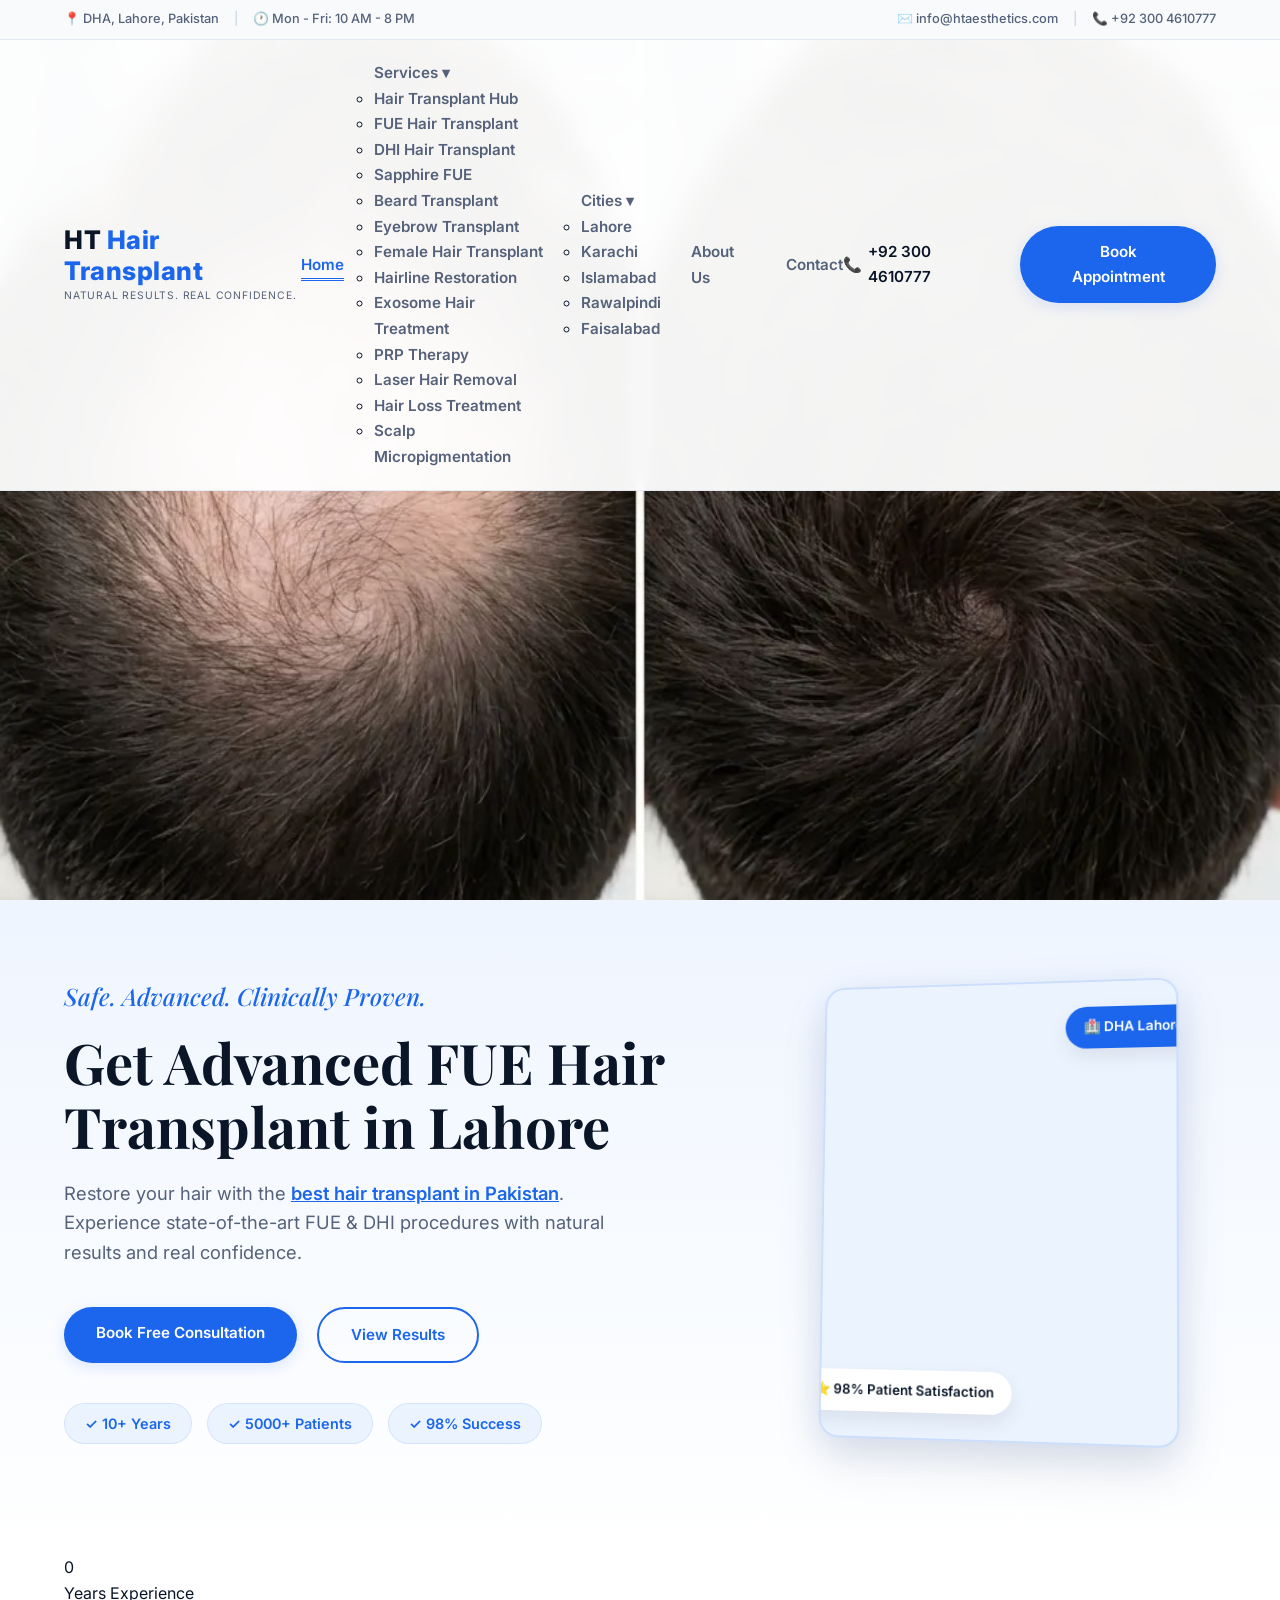
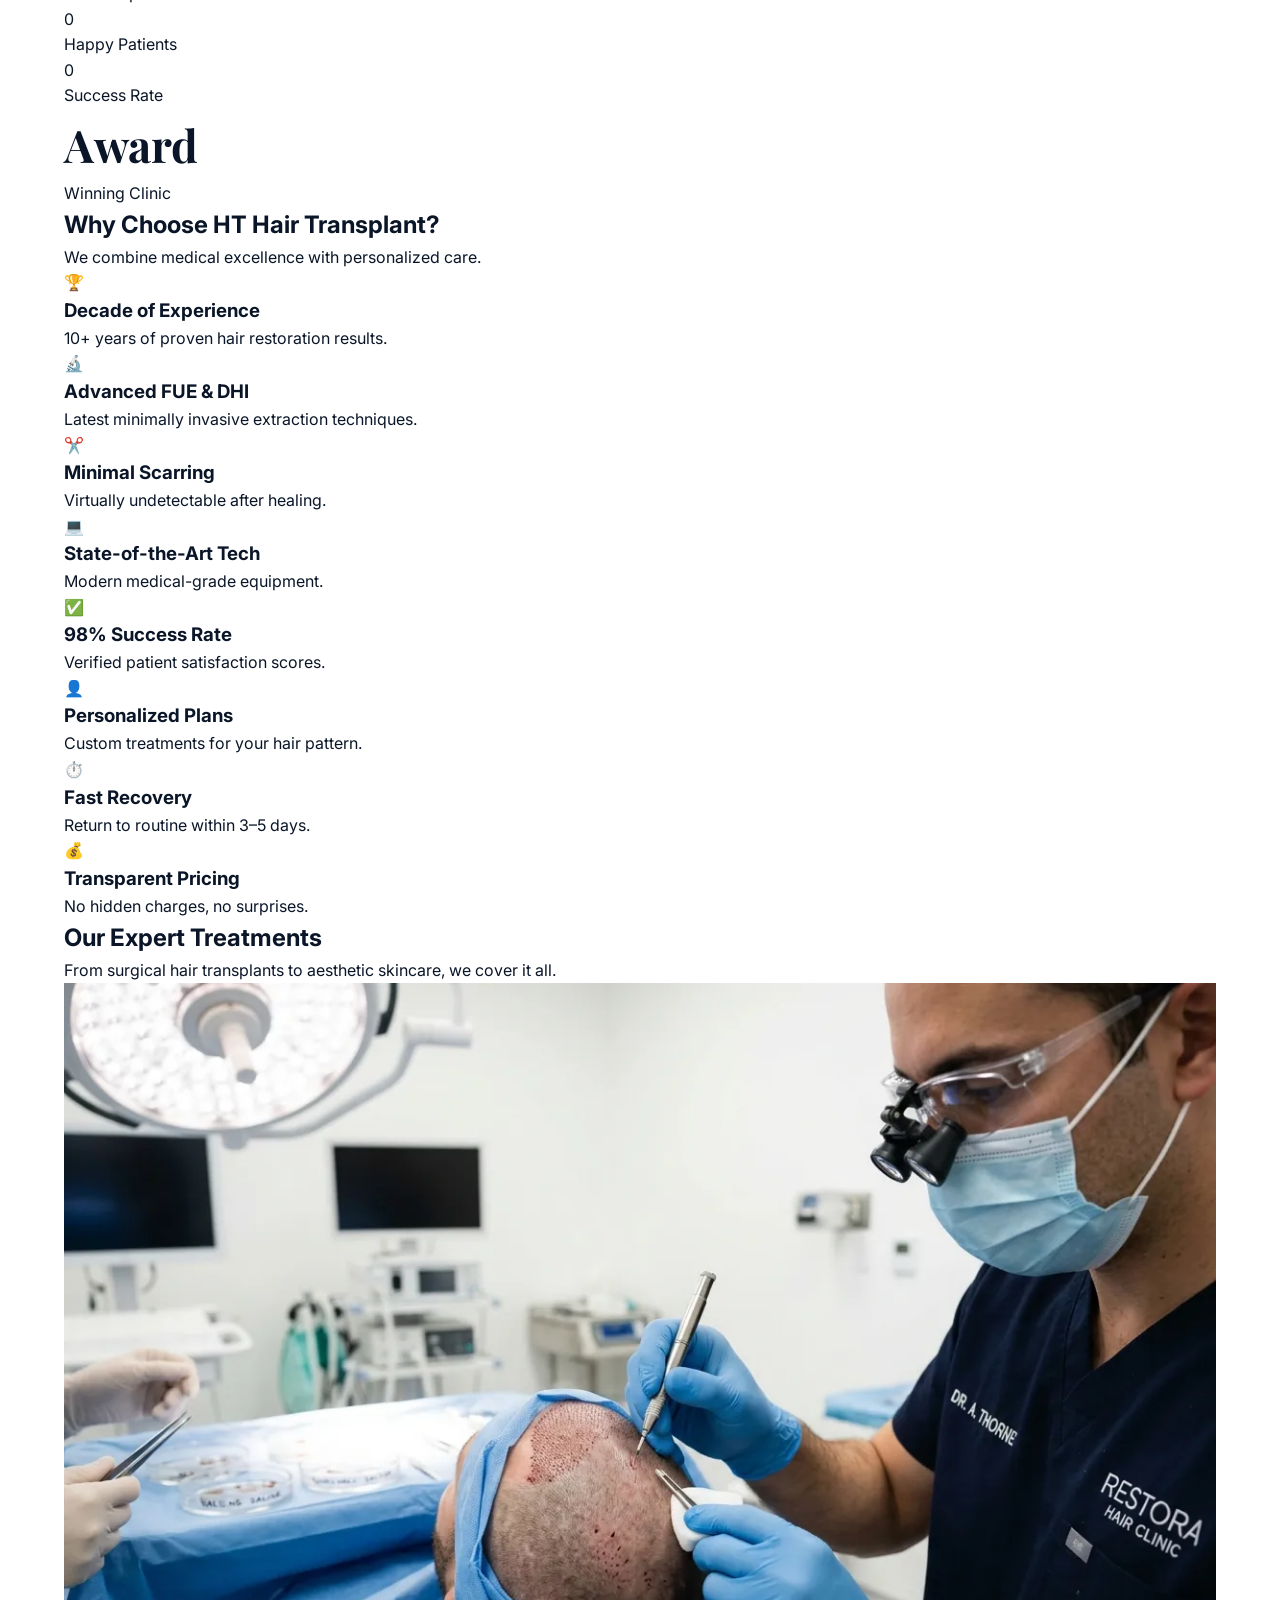
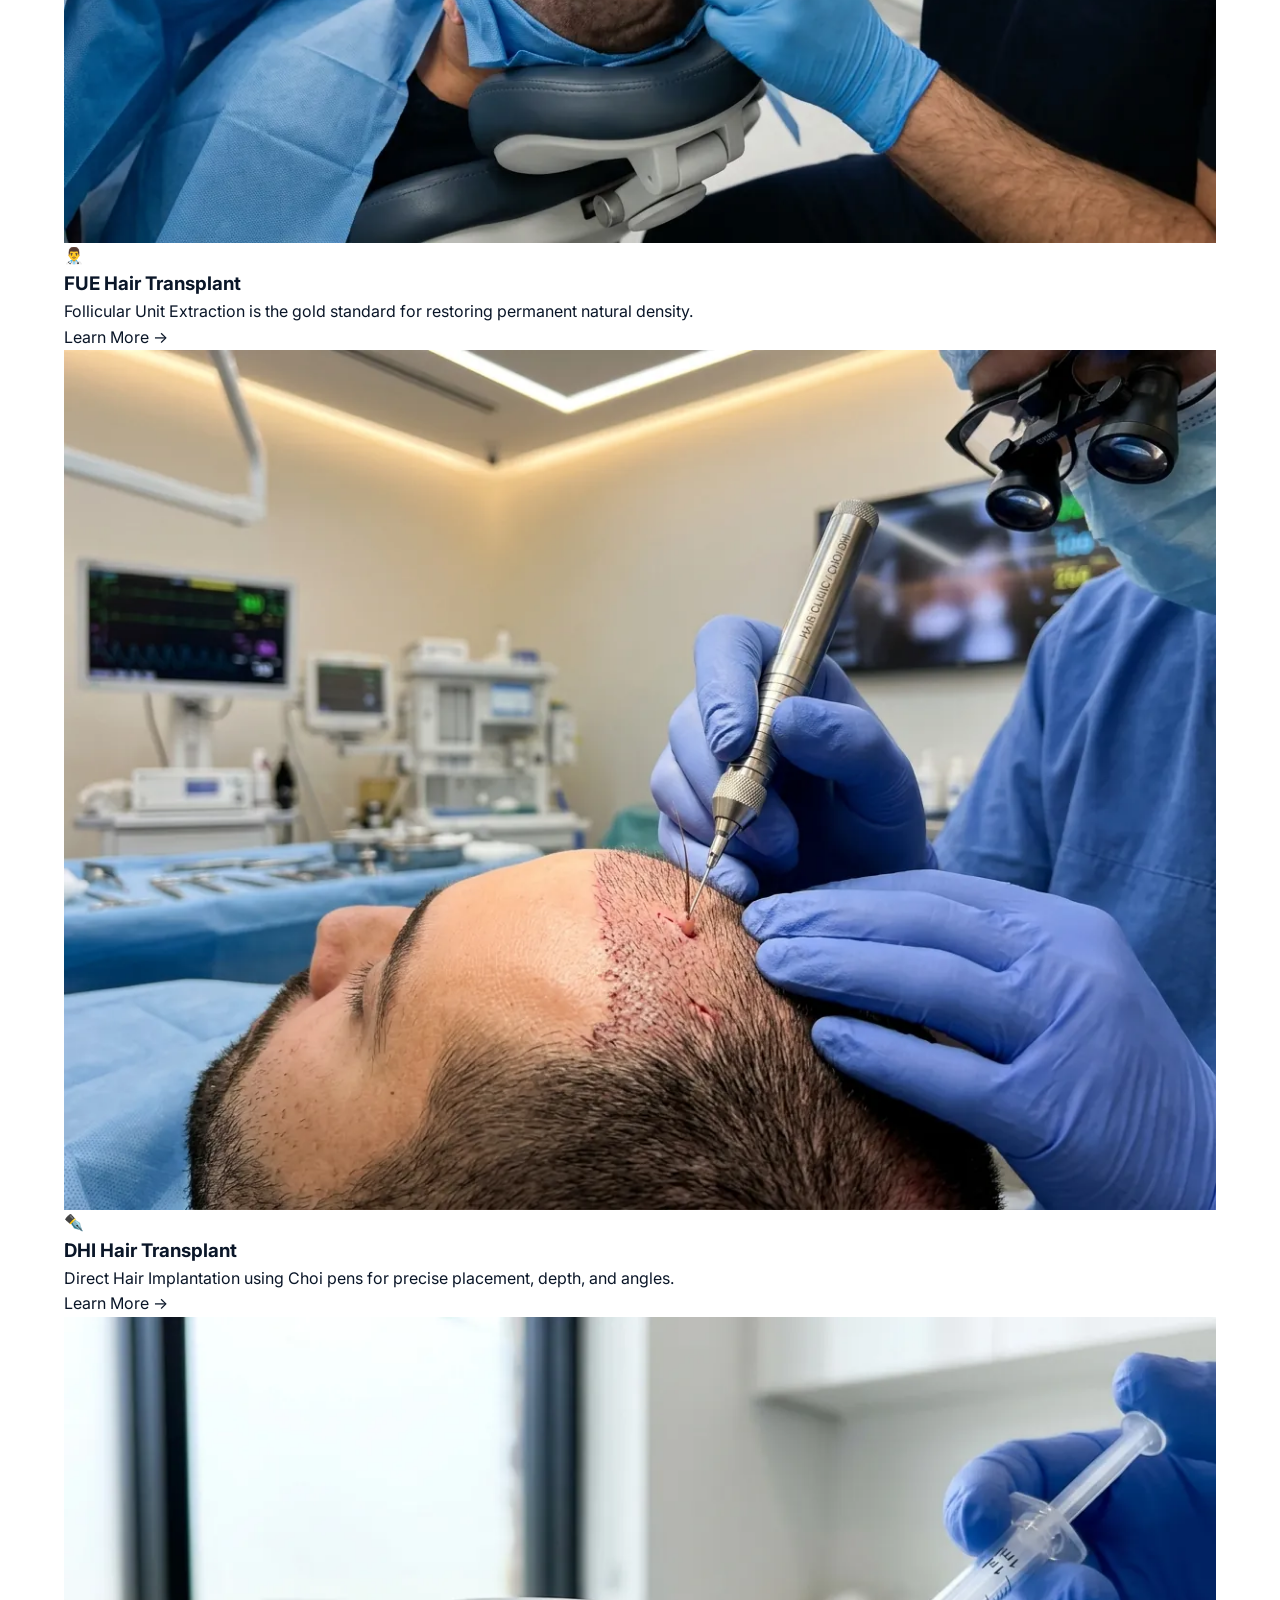
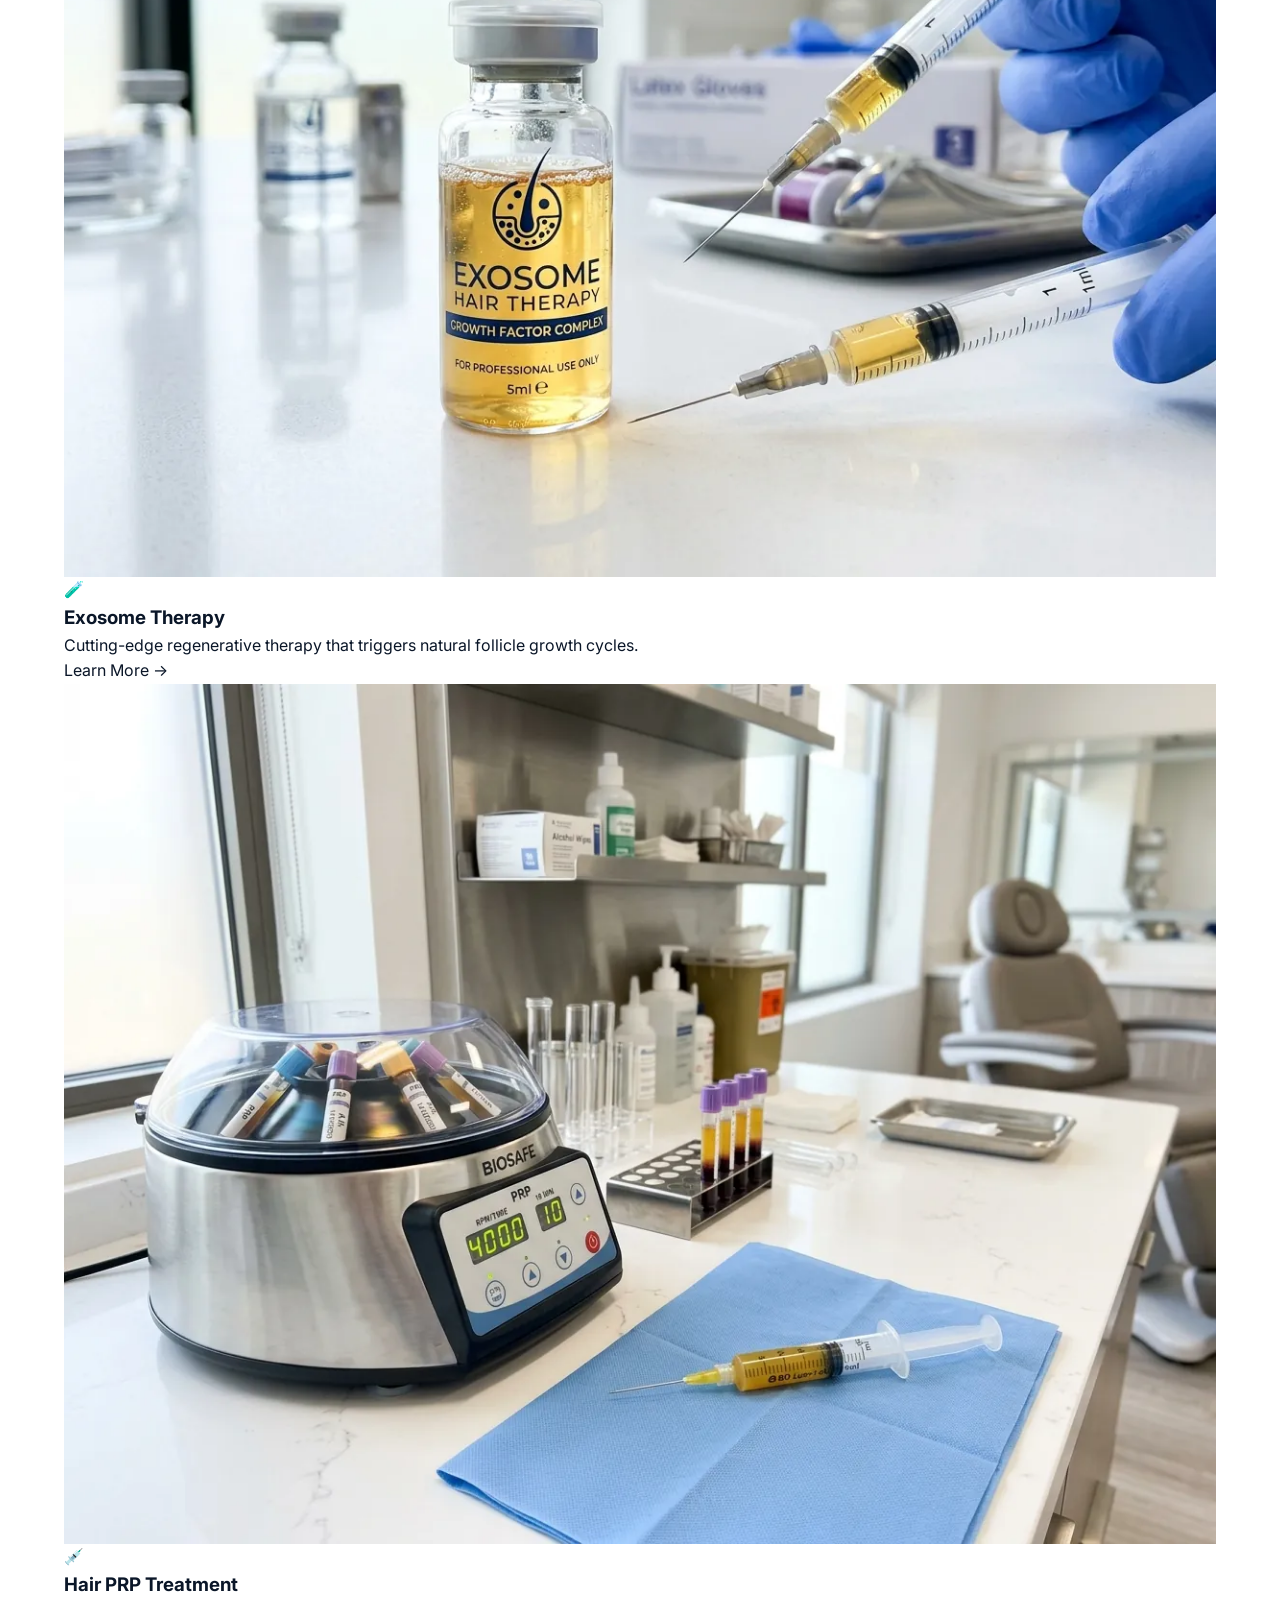
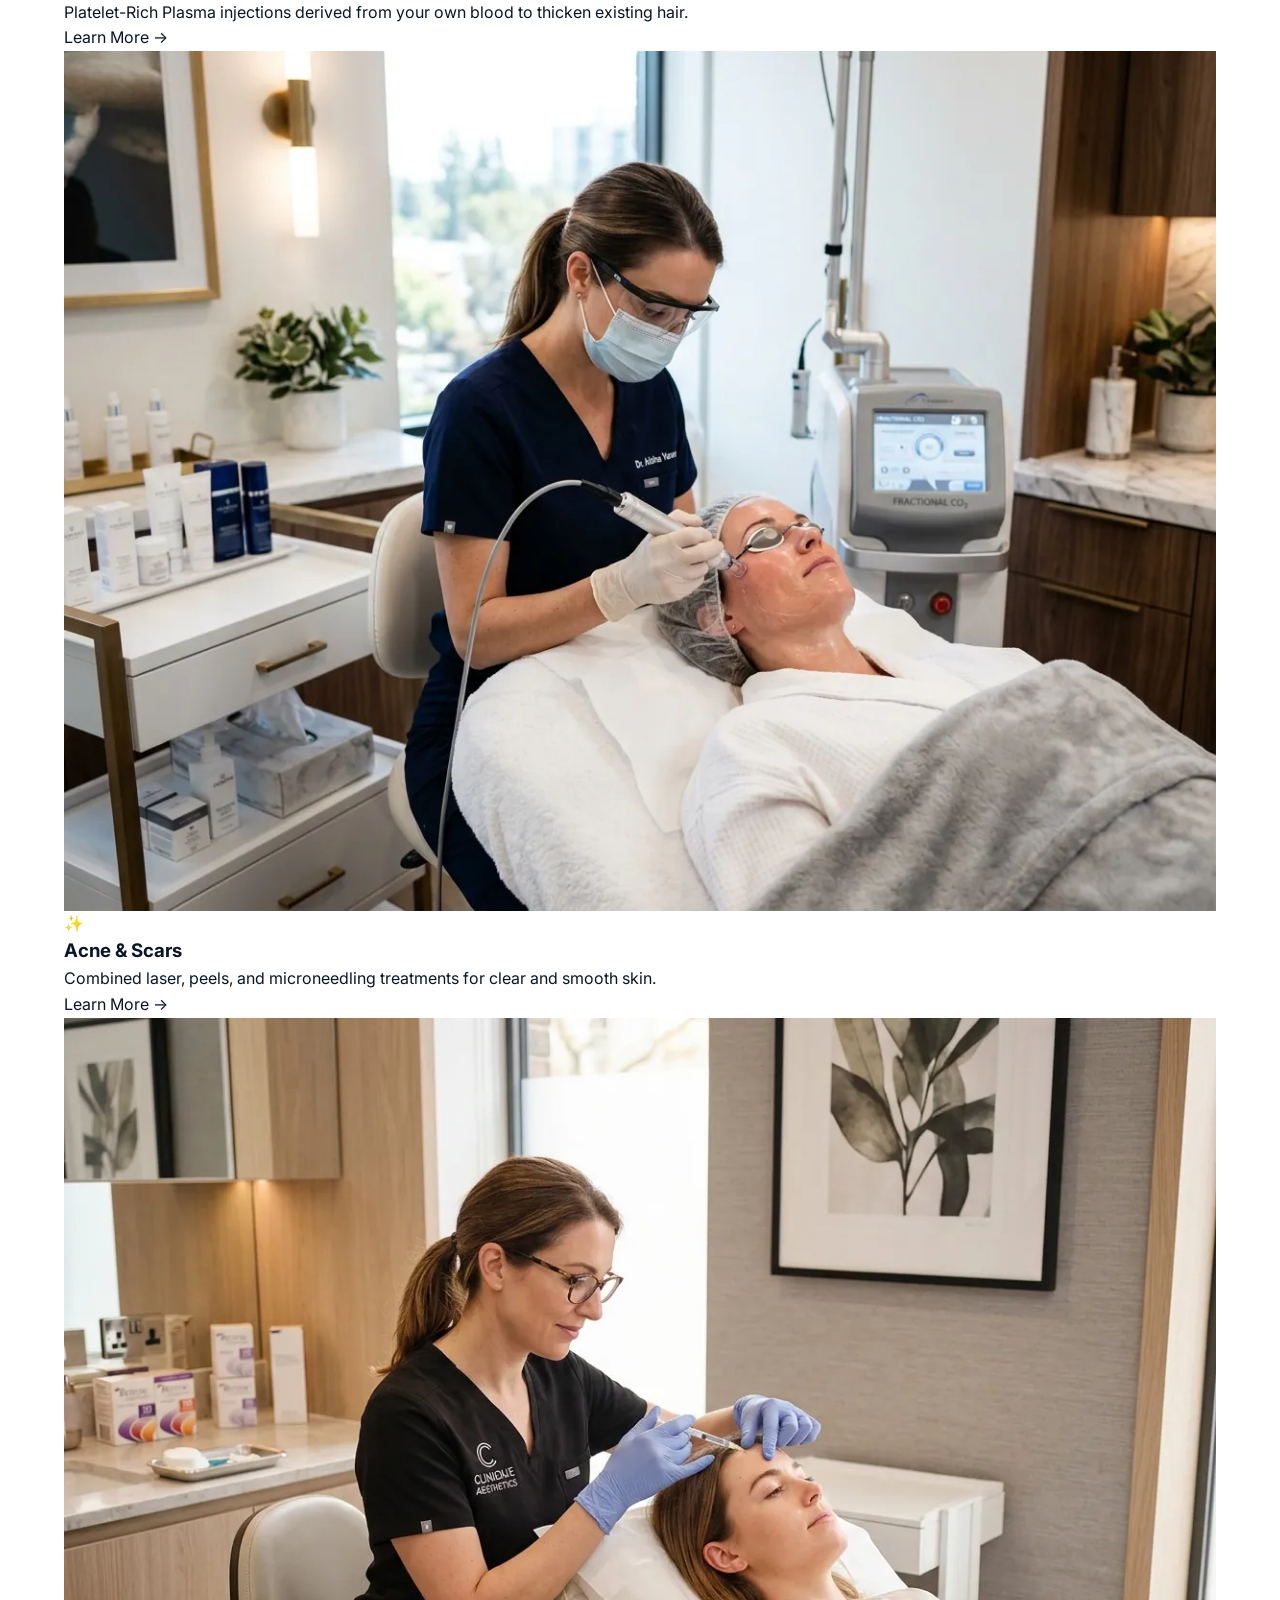
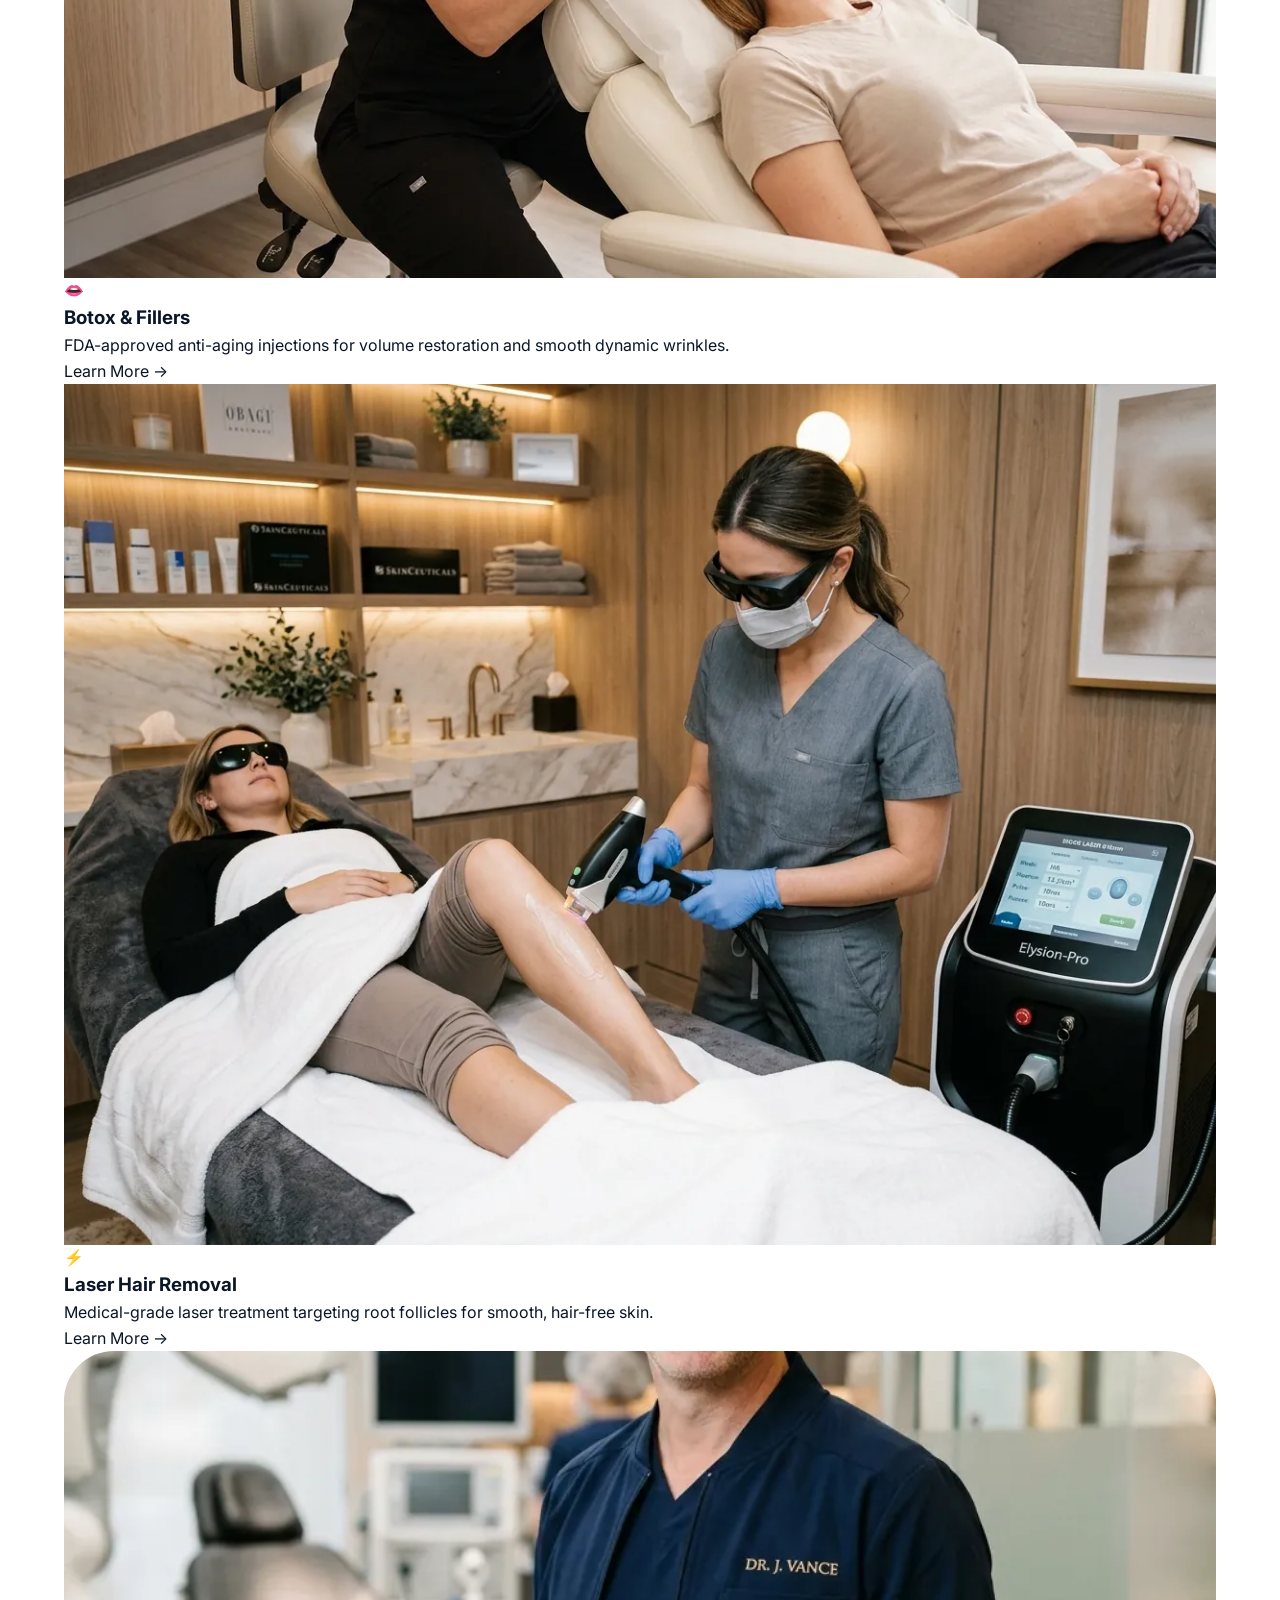
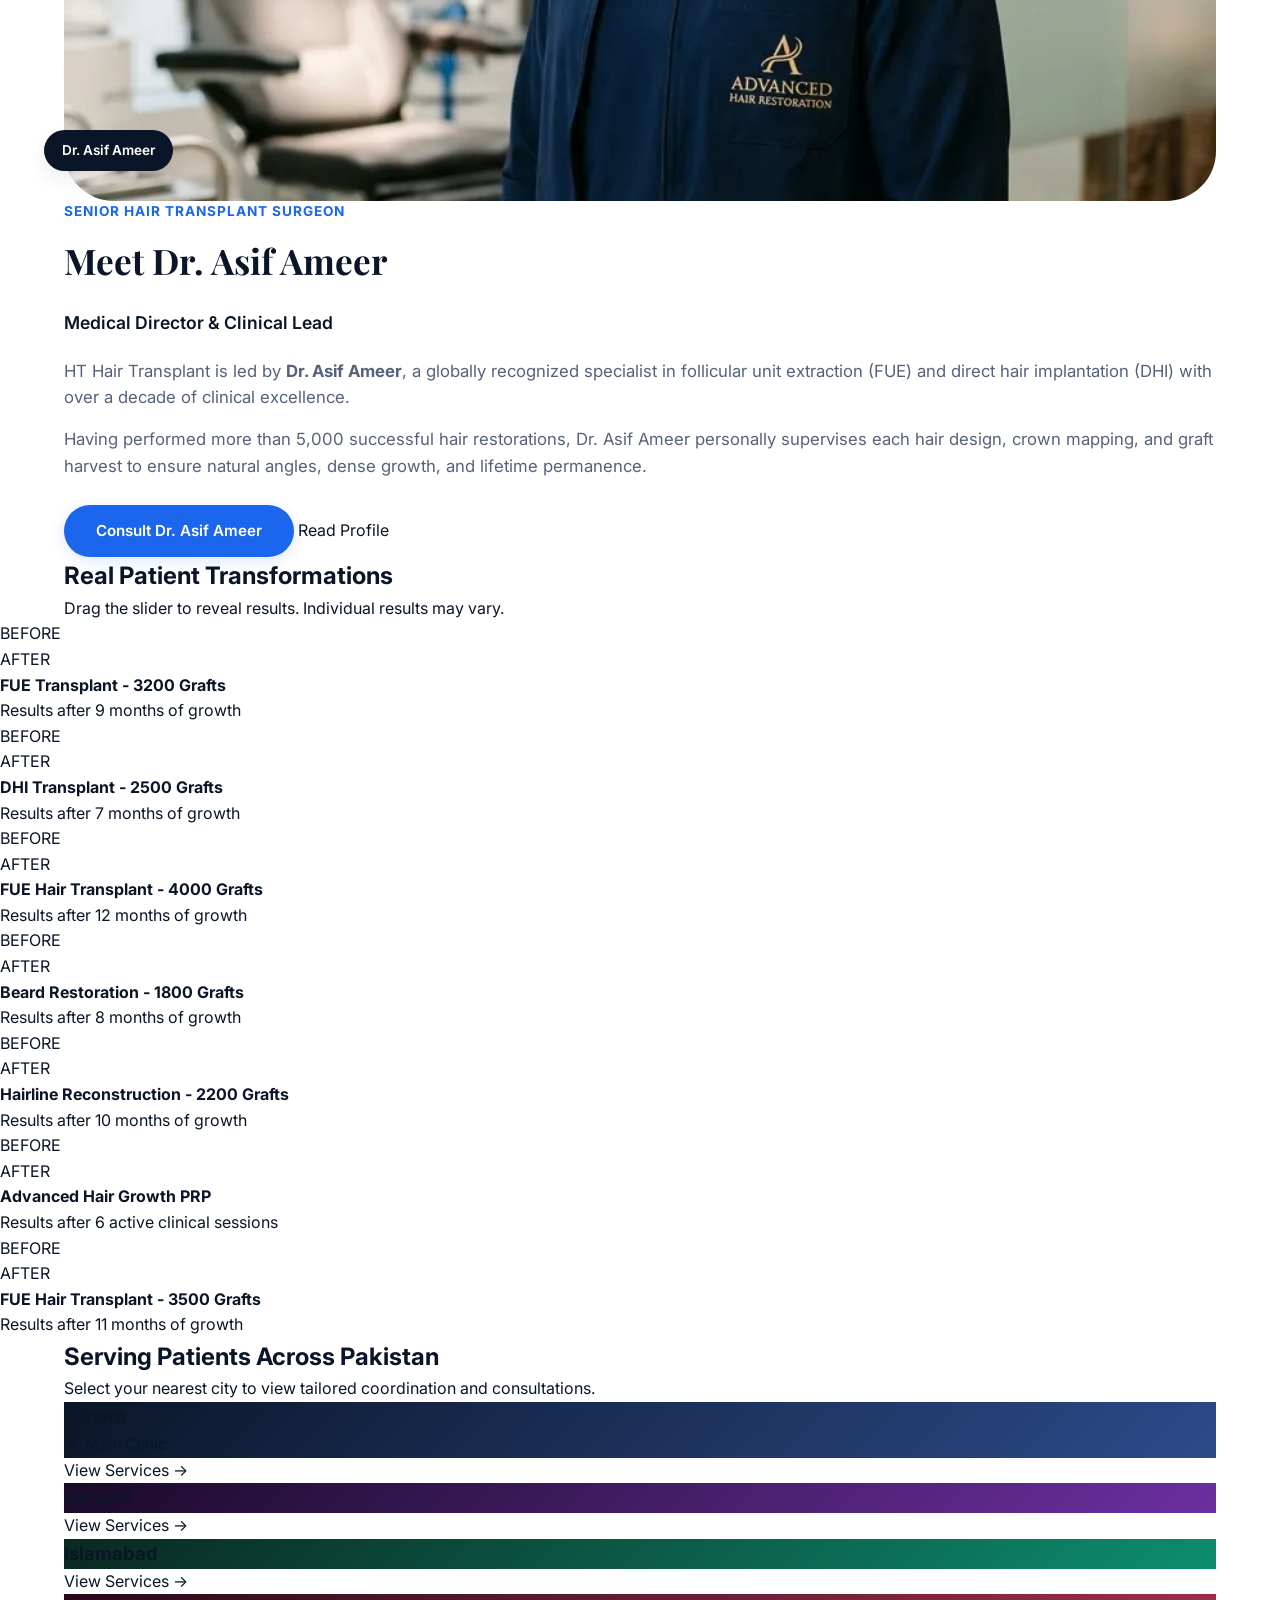
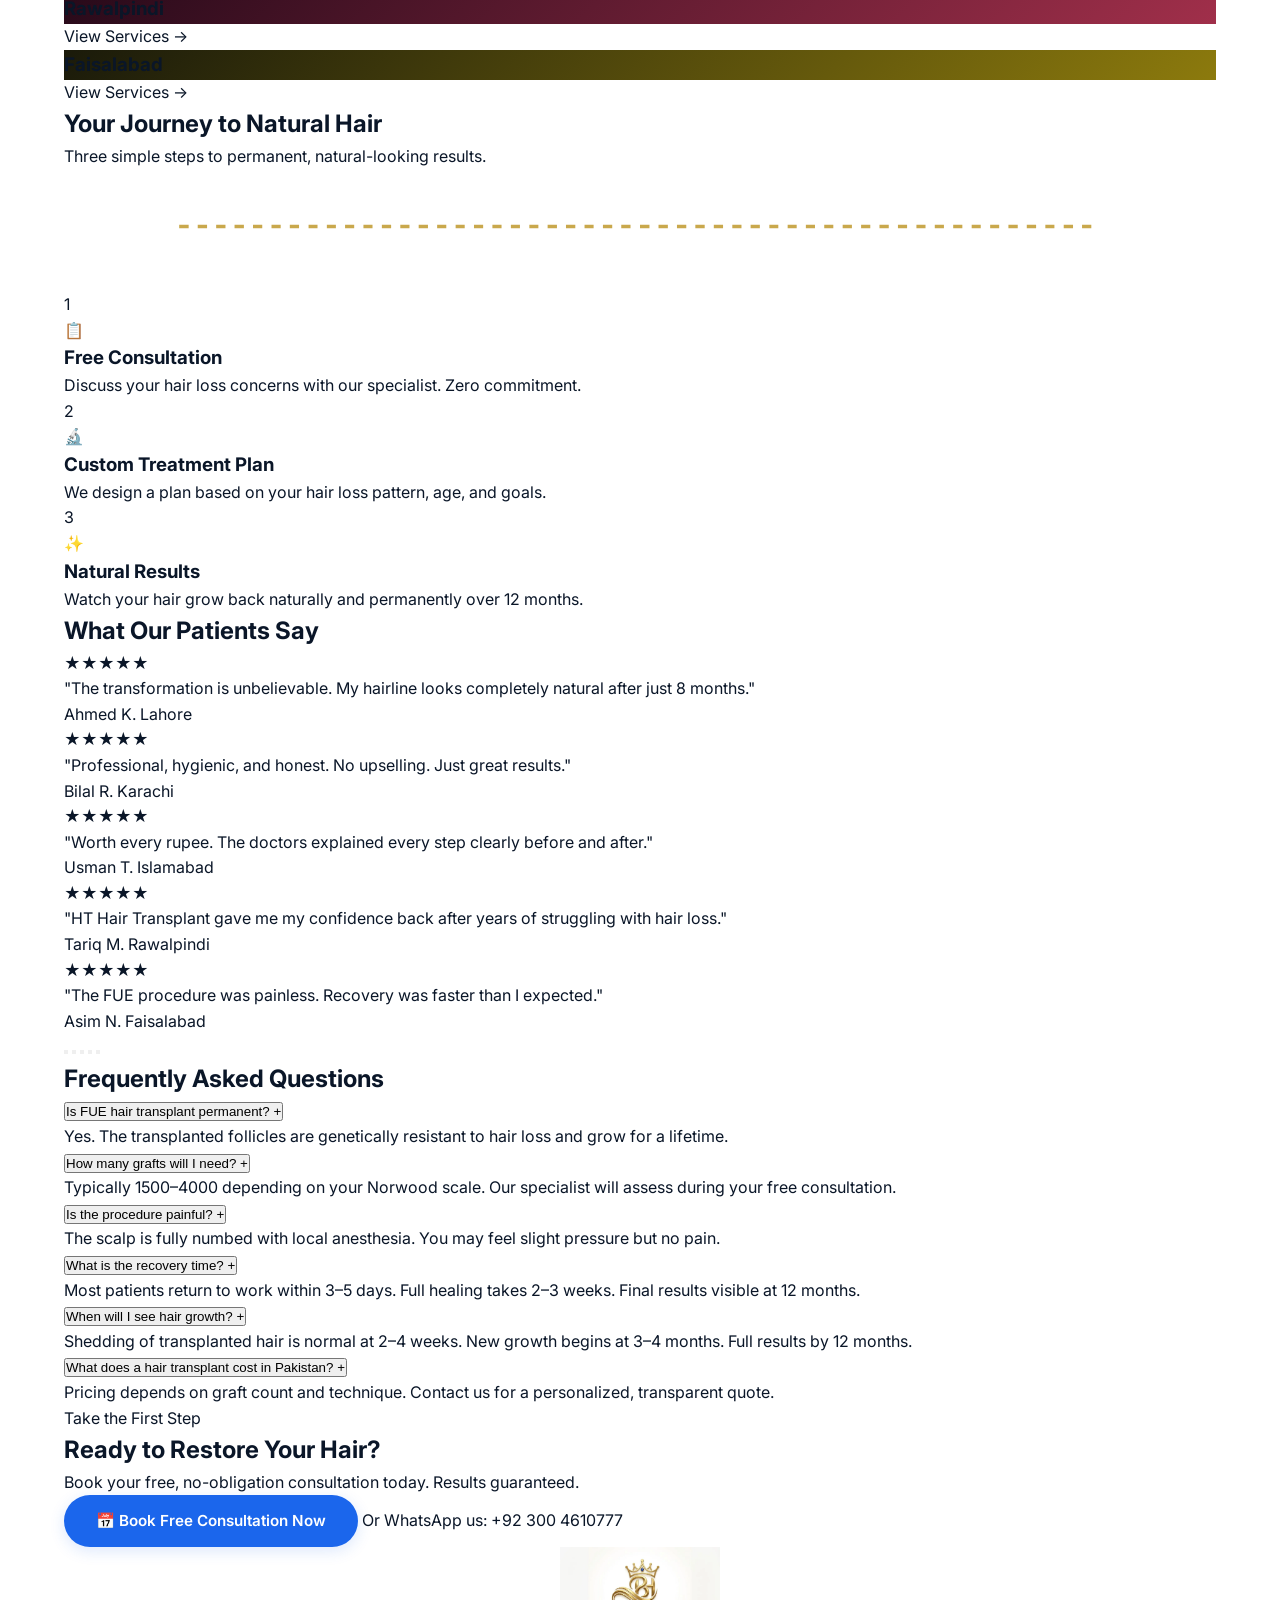
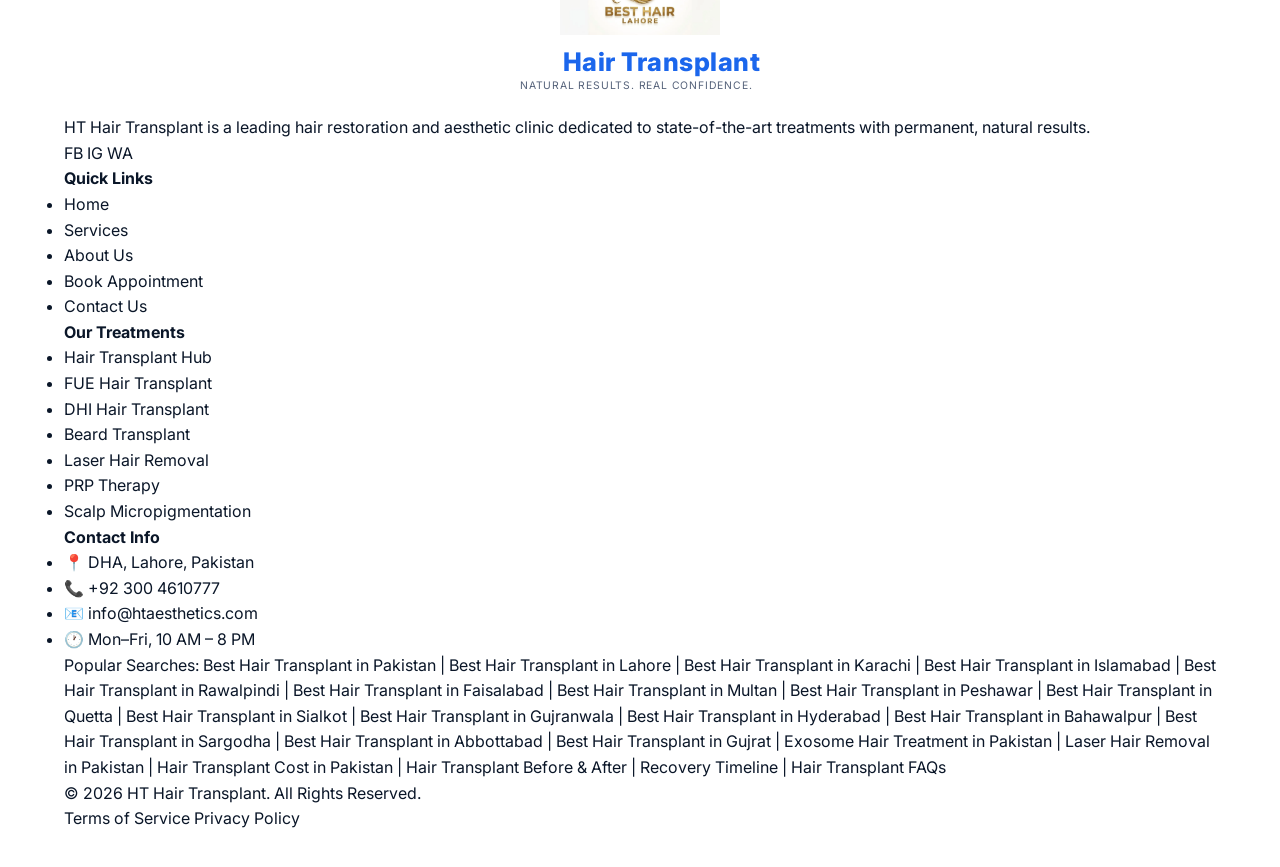
==== commit f862a0fa: "Add files via upload Signed-off-by: muhammadumairamir12-del <muhammadumairamir12@gmail.com>" ====
--- a/index.html
+++ b/index.html
@@ -243,10 +243,9 @@
 
         <div class="hero-card-side">
           <div class="hero-card-3d">
-            <picture>
-              <source type="image/avif" srcset="assets/hero-doctor-mobile.avif 480w, assets/hero-doctor.avif 896w" sizes="(max-width: 768px) 320px, 360px">
+            <picture style="display: block; width: 100%; height: 100%;">
               <source type="image/webp" srcset="assets/hero-doctor-mobile.webp 480w, assets/hero-doctor.webp 896w" sizes="(max-width: 768px) 320px, 360px">
-              <img src="assets/hero-doctor.jpg" alt="HT Hair Transplant Hair Transplant Doctor" class="img-ph" width="360" height="460" fetchpriority="high" decoding="async" style="width:100%; height:100%; object-fit:cover; border-radius:20px;">
+              <img src="assets/hero-doctor.jpg" alt="HT Hair Transplant Hair Transplant Doctor" class="img-ph" width="360" height="460" fetchpriority="high" decoding="async" style="display: block; width: 100%; height: 100%; object-fit: cover; border-radius: 20px;">
             </picture>
             <!-- Floating badge overlays -->
             <div class="floating-badge badge-bottom-left">⭐ 98% Patient Satisfaction</div>
@@ -430,7 +429,7 @@
     <section class="surgeon-section section-padding">
       <div class="container surgeon-grid">
         <div class="reveal" style="position: relative; height: 450px;">
-          <picture><source type="image/webp" srcset="assets/hero-doctor.webp"><img src="assets/hero-doctor.jpg" alt="Dr. Asif Ameer - Senior Hair Transplant Surgeon in Lahore" width="360" height="450" loading="lazy" decoding="async" style="width: 100%; height: 100%; object-fit: cover; border-radius: var(--radius);"></picture>
+          <picture style="display: block; width: 100%; height: 100%;"><source type="image/webp" srcset="assets/hero-doctor.webp"><img src="assets/hero-doctor.jpg" alt="Dr. Asif Ameer - Senior Hair Transplant Surgeon in Lahore" width="360" height="450" loading="lazy" decoding="async" style="display: block; width: 100%; height: 100%; object-fit: cover; border-radius: var(--radius);"></picture>
           <div class="floating-badge" style="bottom: 30px; left: -20px; background: var(--navy); color: var(--white); border: 1px solid var(--gold);">Dr. Asif Ameer</div>
         </div>
         <div class="reveal-right">
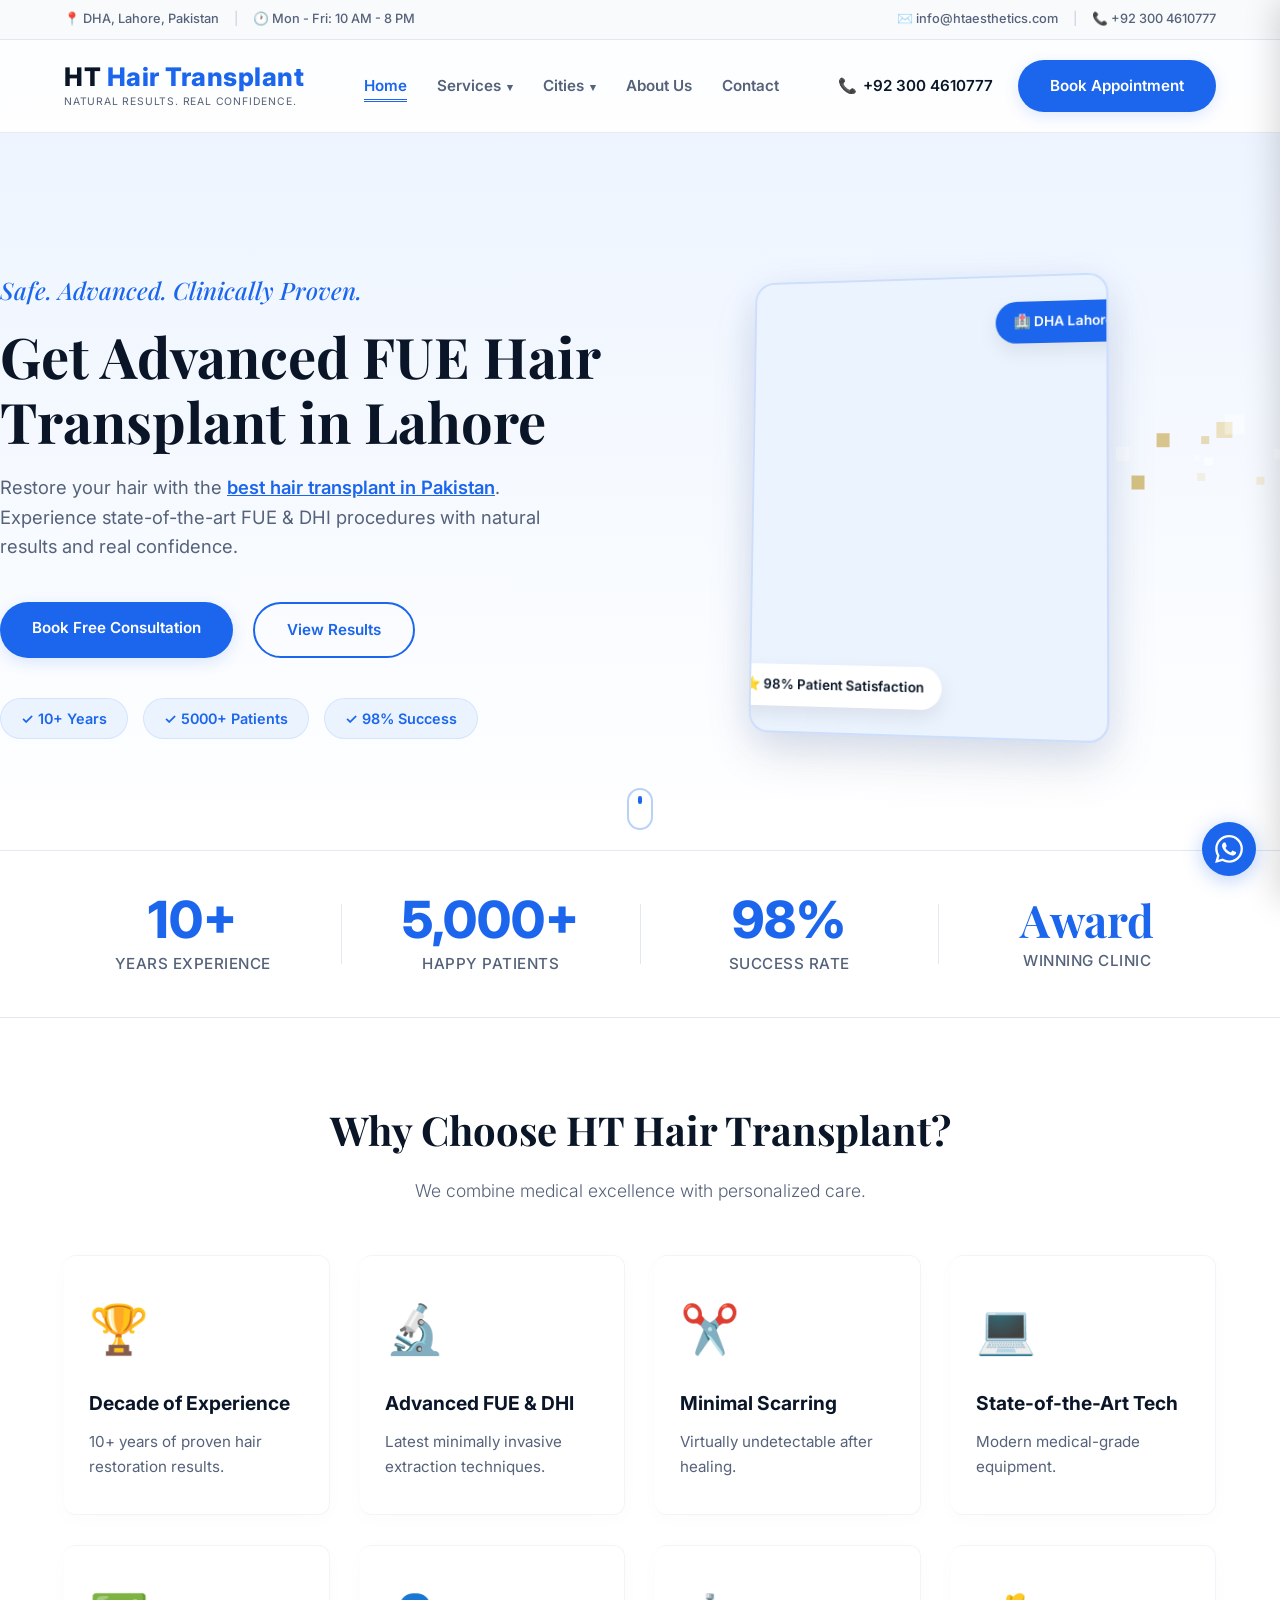
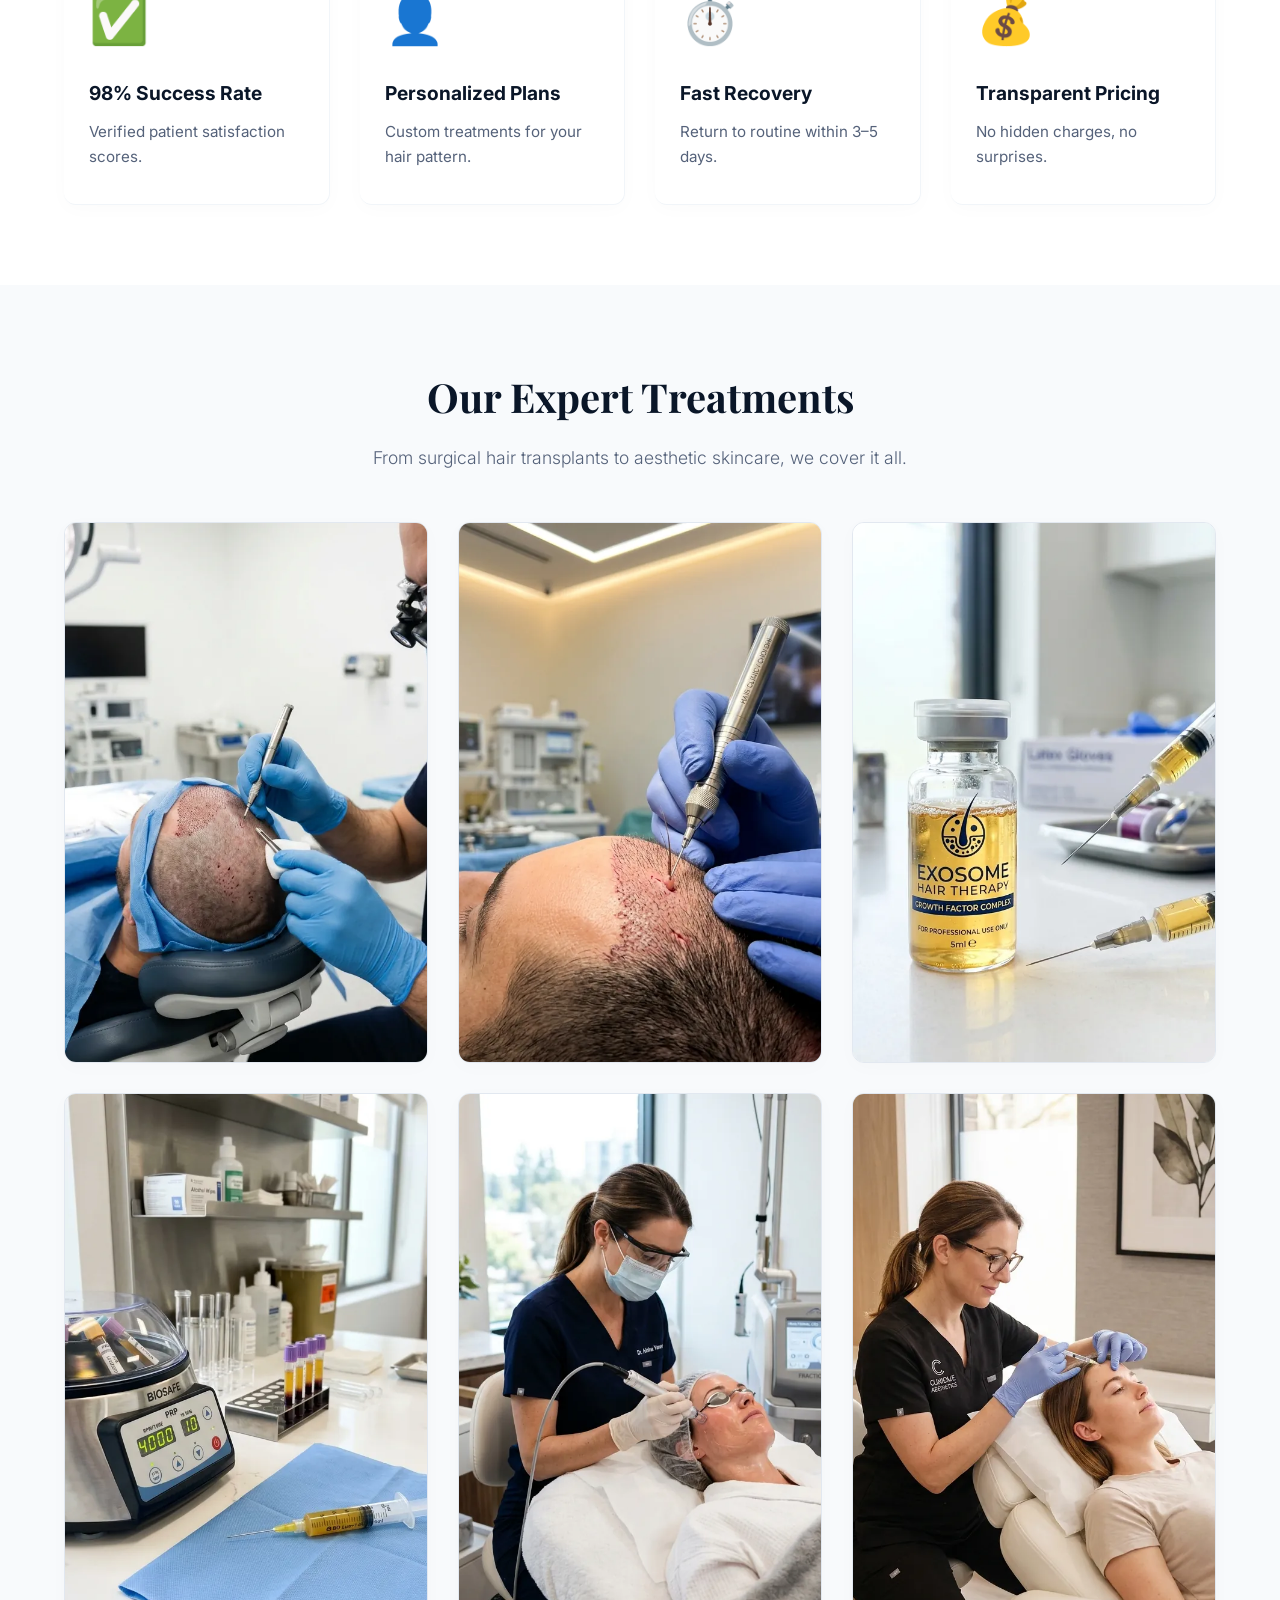
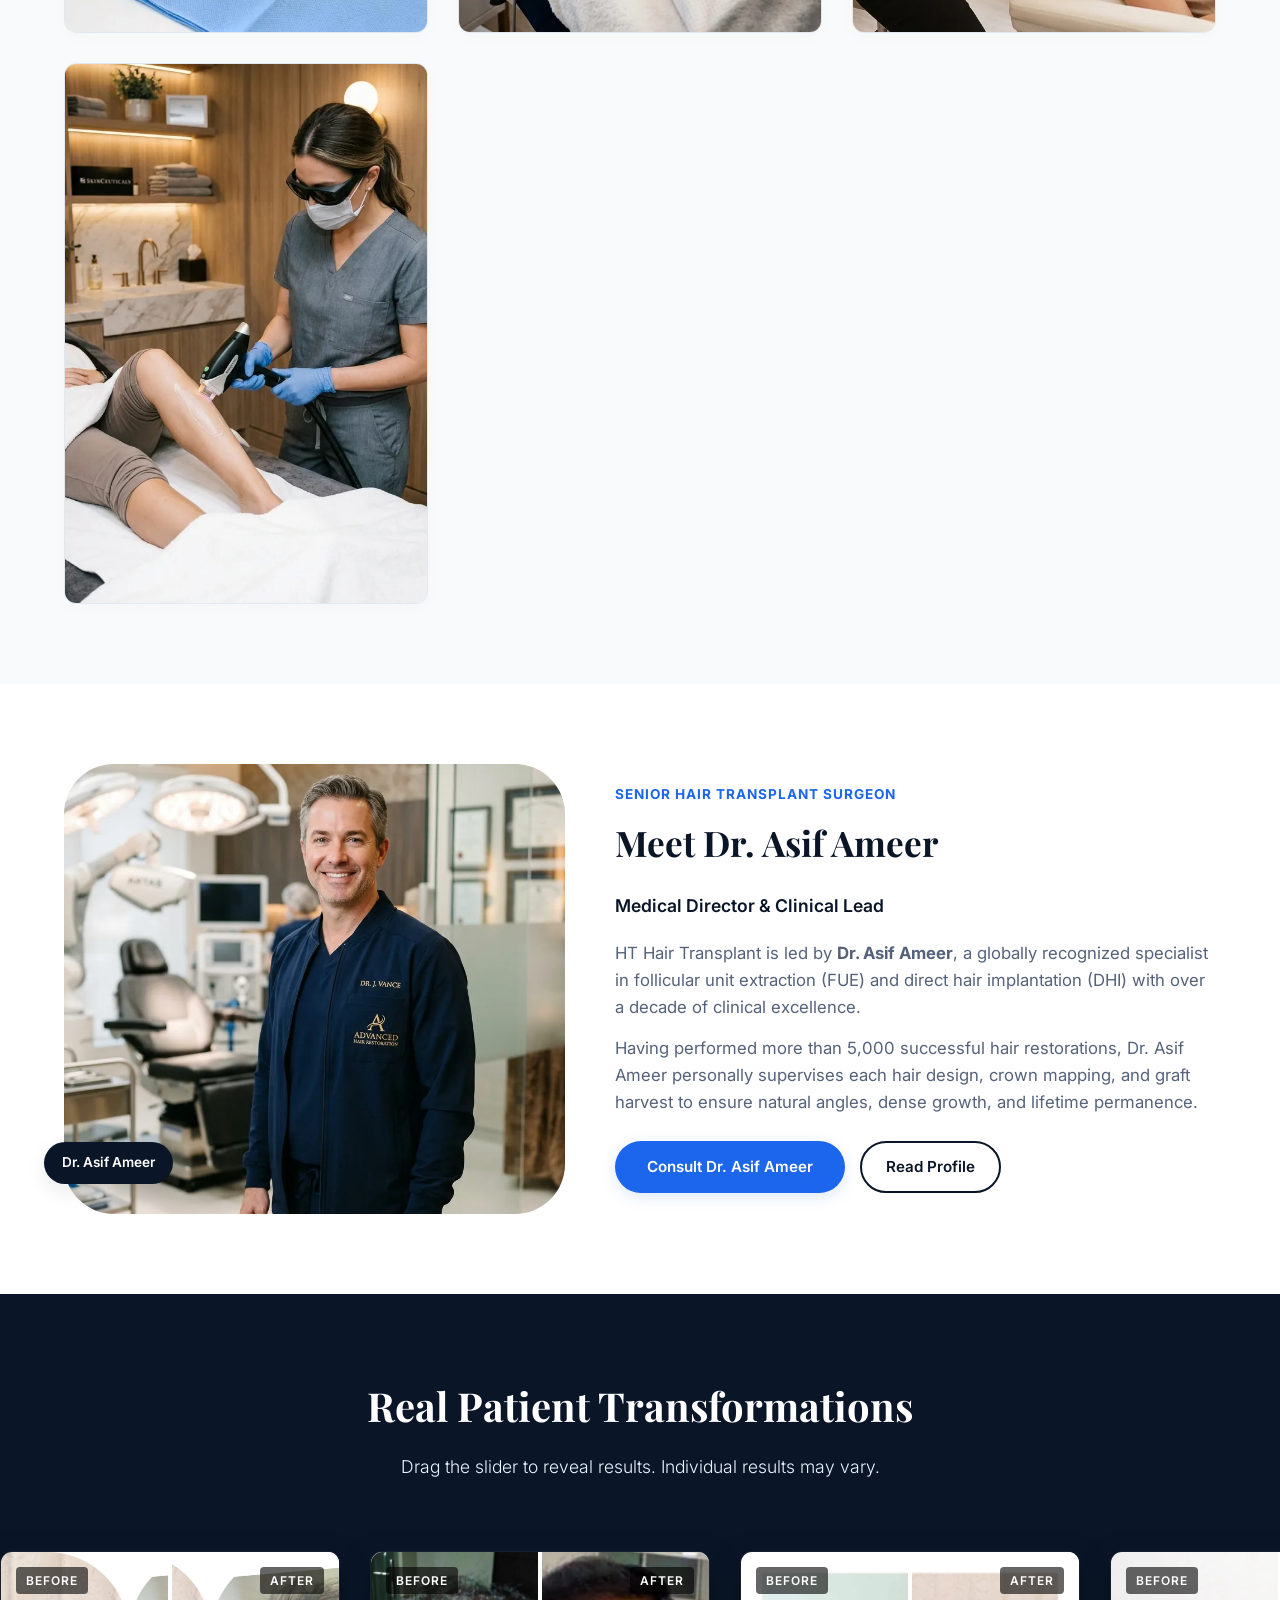
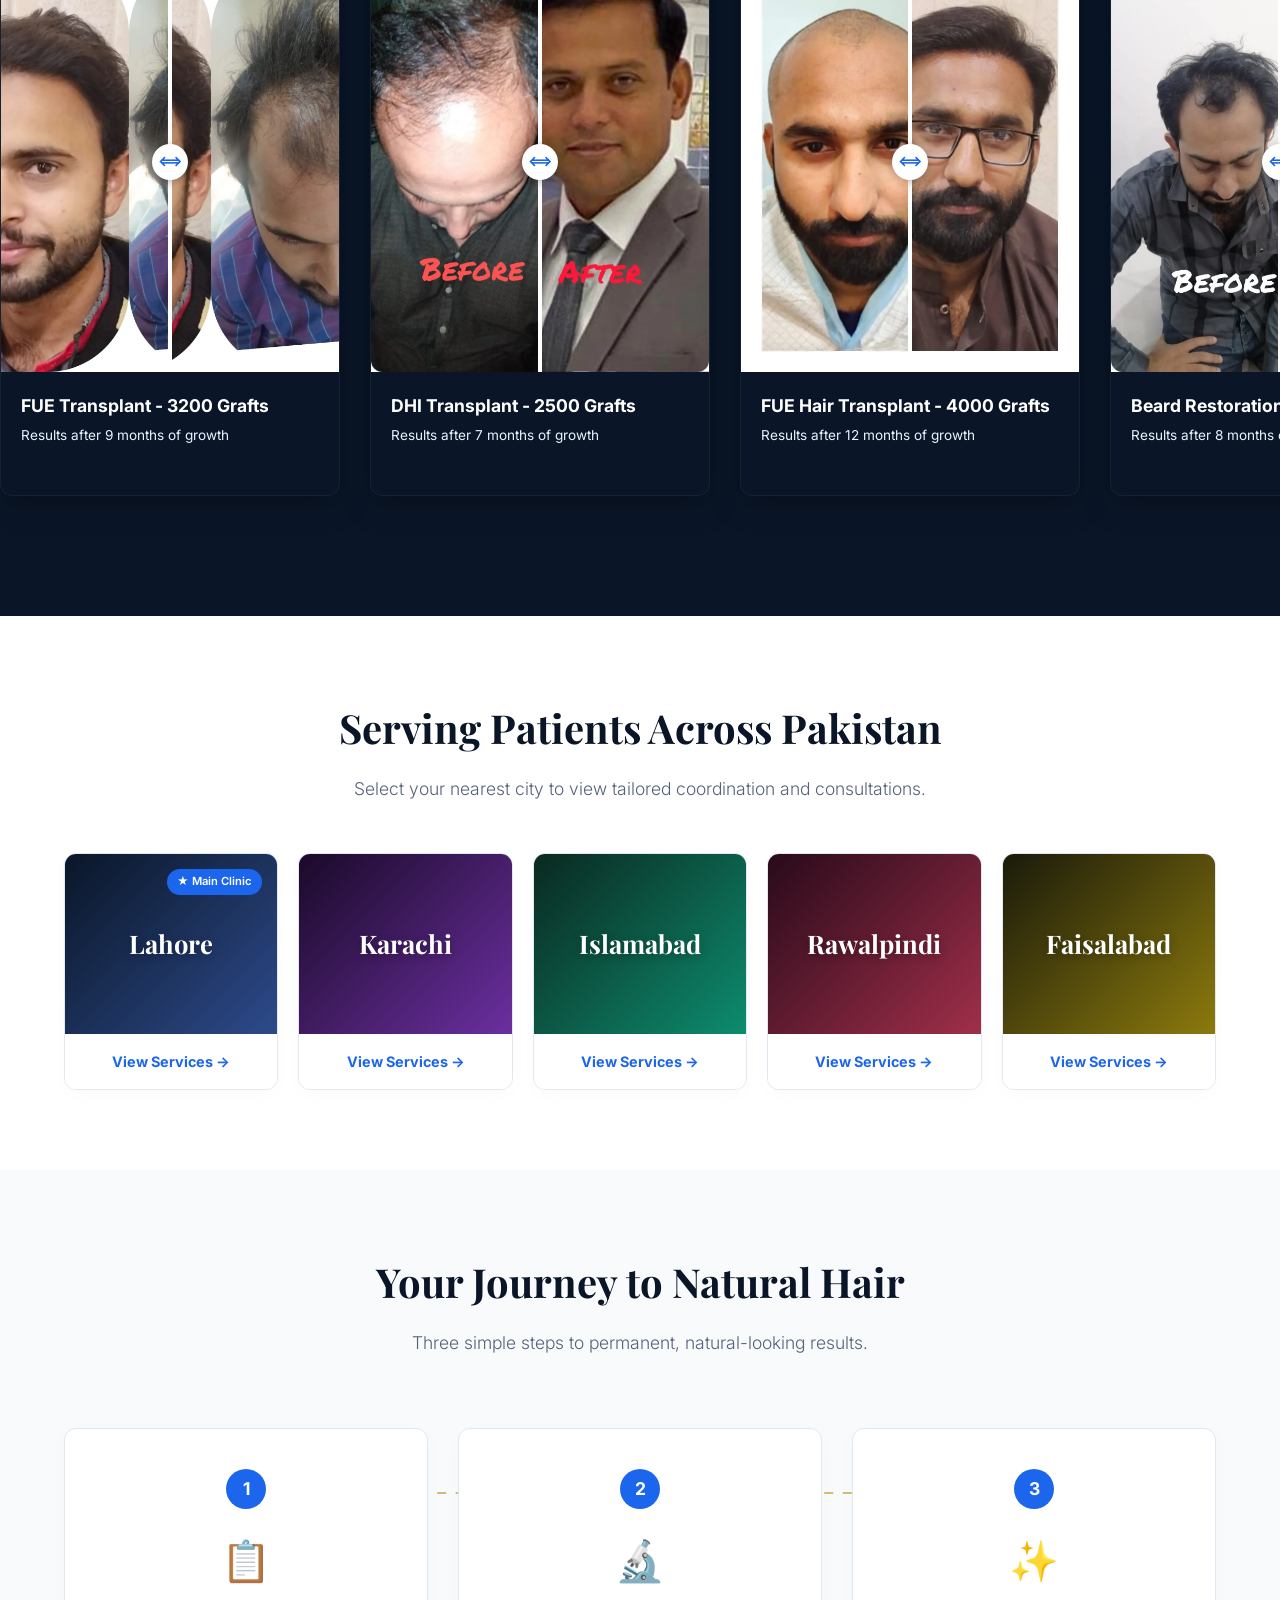
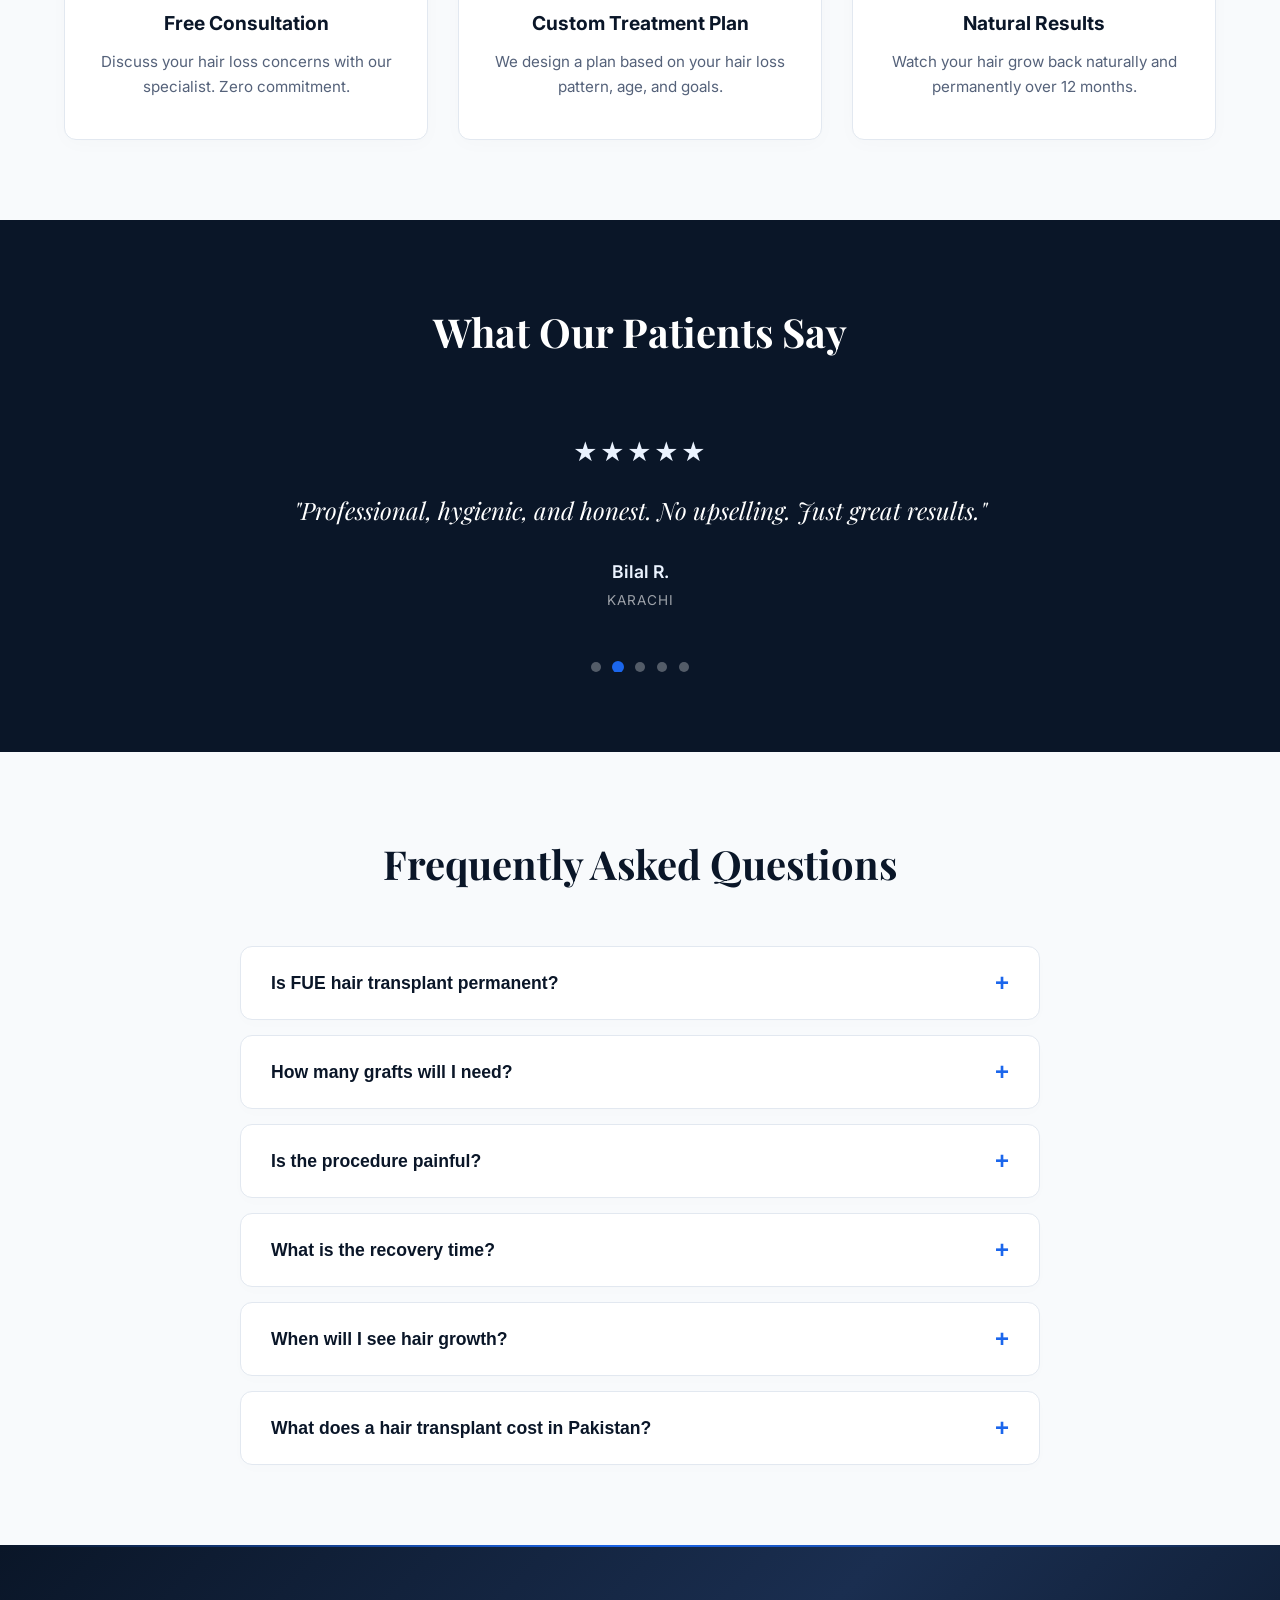
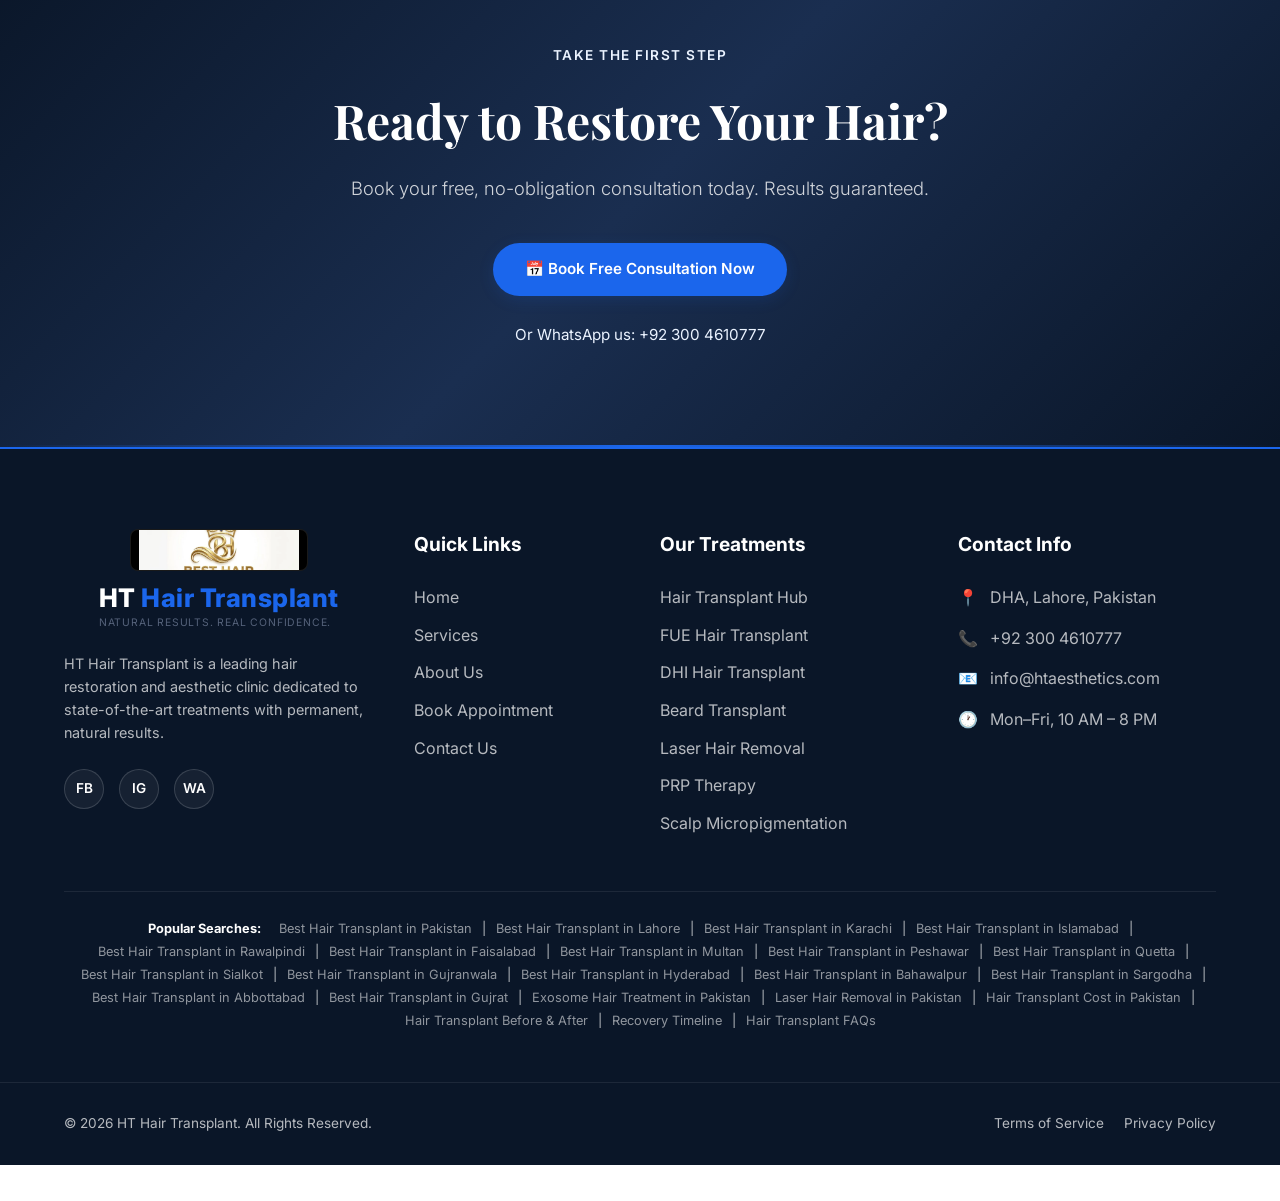
==== commit 43a88114: "Add files via upload Signed-off-by: muhammadumairamir12-del <muhammadumairamir12@gmail.com>" ====
--- a/index.html
+++ b/index.html
@@ -62,8 +62,18 @@
     .nav-phone{color:var(--navy);font-weight:600;font-size:.95rem;display:flex;align-items:center;gap:6px}
     .btn-primary{display:inline-block;background:var(--blue);color:var(--white);padding:14px 32px;border:none;border-radius:var(--radius);font-weight:600;font-size:.95rem;cursor:pointer;box-shadow:var(--shadow);text-align:center;transition:transform .3s ease,box-shadow .3s ease,background-color .3s ease}
     .btn-outline{display:inline-block;background:transparent;color:var(--blue);padding:14px 32px;border:2px solid var(--blue);border-radius:var(--radius);font-weight:600;font-size:.95rem;cursor:pointer;text-align:center;transition:var(--transition)}
-    .hamburger{display:none;background:none;border:none;cursor:pointer;flex-direction:column;gap:6px;padding:5px;z-index:1010}
-    .hamburger .bar{display:block;width:25px;height:2px;background-color:var(--navy)}
+    .hamburger{display:none;background:none;border:none;cursor:pointer;flex-direction:column;justify-content:center;align-items:center;gap:5px;min-width:44px;min-height:44px;padding:8px;z-index:1010;-webkit-tap-highlight-color:transparent}
+    .hamburger .bar{display:block;width:25px;height:2.5px;background-color:var(--navy);transition:var(--transition);pointer-events:none;border-radius:2px}
+    .mobile-drawer{position:fixed;top:0;right:0;transform:translateX(100%);width:320px;max-width:85vw;height:100%;max-height:100dvh;background:var(--white);z-index:1005;box-shadow:-5px 0 30px rgba(0,0,0,0.15);padding:25px 20px 40px;display:flex;flex-direction:column;gap:24px;overflow-y:auto;-webkit-overflow-scrolling:touch;transition:transform var(--transition)}
+    .mobile-drawer.active{transform:translateX(0)}
+    .drawer-header{display:flex;justify-content:space-between;align-items:center}
+    .close-drawer{background:none;border:none;color:var(--navy);font-size:2rem;cursor:pointer;min-width:44px;min-height:44px;display:flex;align-items:center;justify-content:center}
+    .drawer-links{list-style:none;display:flex;flex-direction:column;gap:18px}
+    .drawer-links a{font-size:1.05rem;color:var(--text-muted);font-weight:600;display:block;padding:4px 0}
+    .drawer-overlay{position:fixed;top:0;left:0;width:100vw;height:100%;max-height:100dvh;background:rgba(0,0,0,0.4);opacity:0;visibility:hidden;z-index:1002;transition:opacity .3s ease,visibility .3s ease;backdrop-filter:blur(2px);-webkit-backdrop-filter:blur(2px)}
+    .drawer-overlay.active{opacity:1;visibility:visible}
+    .whatsapp-float{position:fixed;bottom:24px;right:24px;width:54px;height:54px;background:var(--blue);border-radius:50%;display:flex;align-items:center;justify-content:center;z-index:998;box-shadow:0 4px 20px rgba(27,102,236,0.3);transition:transform .3s ease,opacity .3s ease,visibility .3s ease}
+    body.drawer-open .whatsapp-float{opacity:0;visibility:hidden;pointer-events:none}
     .hero{min-height:90vh;padding-top:180px;padding-bottom:60px;display:flex;align-items:center;position:relative;overflow:hidden;background:linear-gradient(180deg,#EBF3FF 0%,#FFFFFF 100%)}
     .hero-container{display:grid;grid-template-columns:1.2fr 0.8fr;align-items:center;gap:50px;position:relative;z-index:5}
     .hero-text-side{text-align:left}
@@ -82,7 +92,7 @@
     @media (max-width:1200px){.hero-container{gap:30px}.hero-text-side h1{font-size:3rem}}
     @media (max-width:1024px){.top-bar{display:none}.navbar{top:0}.hero-container{grid-template-columns:1fr;text-align:center;gap:50px}.hero-text-side{display:flex;flex-direction:column;align-items:center}.hero-ctas,.trust-badges{justify-content:center}}
     @media (max-width:768px){.navbar{padding:16px 5%}.navbar.scrolled{padding:10px 5%}.nav-menu,.nav-book-btn,.nav-phone{display:none}.hamburger{display:flex}.hero{padding-top:120px;padding-bottom:40px}.hero-text-side h1{font-size:2.4rem}.hero-card-3d{width:100%;max-width:320px;height:410px;transform:none}}
-    @media (max-width:480px){.hero-text-side h1{font-size:2rem}.hero-ctas{flex-direction:column;width:100%;gap:10px}.hero-ctas a{width:100%}.badge-bottom-left{left:10px;bottom:15px}.badge-top-right{right:10px;top:15px}}
+    @media (max-width:480px){.hero-text-side h1{font-size:2rem}.hero-ctas{flex-direction:column;width:100%;gap:10px}.hero-ctas a{width:100%}.badge-bottom-left{left:10px;bottom:15px}.badge-top-right{right:10px;top:15px}.whatsapp-float{width:48px;height:48px;bottom:16px;right:16px}}
   </style>
 
   <!-- Non-blocking Asynchronous Stylesheet -->
--- a/css/style.css
+++ b/css/style.css
@@ -0,0 +1,2008 @@
+/* === BRAND VARIABLES & CONFIG === */
+:root {
+  --navy: #0A1628;        /* Main dark headings & logo text */
+  --blue: #1B66EC;        /* Brand blue for buttons, links, active lines */
+  --blue-hover: #144CB3;  /* Darker blue for hover states */
+  --blue-light: #EBF3FF;  /* Soft light blue for backgrounds & overlays */
+  --white: #FFFFFF;
+  --bg: #FFFFFF;
+  --text: #0A1628;        /* High-contrast navy text */
+  --text-muted: #55627A;  /* Slate gray for secondary text */
+  --green: #25D366;       /* Standard WhatsApp fallback if needed */
+  --error: #DC2626;
+  --transition: 0.3s cubic-bezier(0.23, 1, 0.32, 1);
+  --font-headings: 'Playfair Display', serif;
+  --font-body: 'Inter', sans-serif;
+  --radius: 50px;         /* Rounded pill buttons */
+  --radius-card: 12px;
+  --radius-lg: 20px;
+  --shadow: 0 4px 15px rgba(27, 102, 236, 0.15);
+  --shadow-hover: 0 12px 30px rgba(27, 102, 236, 0.25);
+}
+
+/* === RESET & BASE STYLE === */
+*, *::before, *::after {
+  box-sizing: border-box;
+  margin: 0;
+  padding: 0;
+}
+html {
+  scroll-behavior: smooth;
+  font-size: 16px;
+}
+body {
+  font-family: var(--font-body);
+  background: var(--bg);
+  color: var(--text);
+  line-height: 1.6;
+  overflow-x: hidden;
+}
+img, video {
+  max-width: 100%;
+  display: block;
+}
+a {
+  text-decoration: none;
+  color: inherit;
+  transition: color 0.3s ease;
+}
+
+/* === UTILITY LAYOUTS === */
+.container {
+  width: 90%;
+  max-width: 1200px;
+  margin: 0 auto;
+}
+.section-padding {
+  padding: 80px 0;
+}
+.text-center {
+  text-align: center;
+}
+.text-white {
+  color: var(--white) !important;
+}
+.text-gold-light {
+  color: var(--blue-light) !important;
+}
+.text-glow {
+  color: var(--blue);
+  text-shadow: 0 0 20px rgba(27, 102, 236, 0.2);
+}
+.section-header {
+  margin-bottom: 50px;
+}
+.section-header h2 {
+  font-family: var(--font-headings);
+  font-size: 2.5rem;
+  font-weight: 700;
+  color: var(--navy);
+  margin-bottom: 15px;
+}
+.section-header .subtitle {
+  font-size: 1.1rem;
+  color: var(--text-muted);
+  font-weight: 300;
+}
+
+/* === KEYFRAME ANIMATIONS === */
+@keyframes fadeInUp {
+  from {
+    opacity: 0;
+    transform: translateY(30px);
+  }
+  to {
+    opacity: 1;
+    transform: translateY(0);
+  }
+}
+@keyframes fadeInDown {
+  from {
+    opacity: 0;
+    transform: translateY(-20px);
+  }
+  to {
+    opacity: 1;
+    transform: translateY(0);
+  }
+}
+@keyframes pulse {
+  0%, 100% {
+    box-shadow: 0 0 0 0 rgba(27, 102, 236, 0.5);
+  }
+  50% {
+    box-shadow: 0 0 0 14px rgba(27, 102, 236, 0);
+  }
+}
+@keyframes shimmerSweep {
+  0% { left: -100%; }
+  100% { left: 150%; }
+}
+
+.animate-fadeInUp {
+  animation: fadeInUp 0.8s var(--transition) forwards;
+  opacity: 0;
+}
+.animate-fadeInDown {
+  animation: fadeInDown 0.8s var(--transition) forwards;
+  opacity: 0;
+}
+
+/* === SCROLL REVEAL SYSTEM === */
+.reveal {
+  opacity: 0;
+  transform: translateY(40px);
+  transition: opacity 0.8s cubic-bezier(0.25, 1, 0.5, 1), transform 0.8s cubic-bezier(0.25, 1, 0.5, 1);
+}
+.reveal.visible {
+  opacity: 1;
+  transform: translateY(0);
+}
+.reveal-left {
+  opacity: 0;
+  transform: translateX(-40px);
+  transition: opacity 0.8s cubic-bezier(0.25, 1, 0.5, 1), transform 0.8s cubic-bezier(0.25, 1, 0.5, 1);
+}
+.reveal-left.visible {
+  opacity: 1;
+  transform: translateX(0);
+}
+
+/* === INTERACTIVE BUTTONS === */
+.btn-primary {
+  display: inline-block;
+  background: var(--blue);
+  color: var(--white);
+  padding: 14px 32px;
+  border: none;
+  border-radius: var(--radius);
+  font-weight: 600;
+  font-size: 0.95rem;
+  cursor: pointer;
+  position: relative;
+  overflow: hidden;
+  box-shadow: var(--shadow);
+  transition: transform 0.3s ease, box-shadow 0.3s ease, background-color 0.3s ease;
+  text-align: center;
+}
+.btn-primary::after {
+  content: '';
+  position: absolute;
+  top: 0; left: -100%;
+  width: 50%; height: 100%;
+  background: linear-gradient(90deg, transparent, rgba(255,255,255,0.3), transparent);
+  transform: skewX(-25deg);
+}
+.btn-primary:hover::after {
+  animation: shimmerSweep 0.8s ease-in-out;
+}
+.btn-primary:hover {
+  background: var(--blue-hover);
+  transform: translateY(-3px);
+  box-shadow: var(--shadow-hover);
+}
+
+.btn-outline {
+  display: inline-block;
+  background: transparent;
+  color: var(--blue);
+  padding: 14px 32px;
+  border: 2px solid var(--blue);
+  border-radius: var(--radius);
+  font-weight: 600;
+  font-size: 0.95rem;
+  cursor: pointer;
+  transition: var(--transition);
+  text-align: center;
+}
+.btn-outline:hover {
+  background: var(--blue-light);
+  transform: translateY(-2px);
+}
+
+/* === TOP CONTACT BAR === */
+.top-bar {
+  background: #F8FAFC;
+  border-bottom: 1px solid #E2E8F0;
+  font-size: 0.8rem;
+  font-weight: 500;
+  color: var(--text-muted);
+  height: 40px;
+  display: flex;
+  align-items: center;
+  position: relative;
+  z-index: 1001;
+}
+.top-bar-inner {
+  display: flex;
+  justify-content: space-between;
+  align-items: center;
+  width: 90%;
+  max-width: 1200px;
+}
+.top-left, .top-right {
+  display: flex;
+  align-items: center;
+  gap: 15px;
+}
+.top-bar .separator {
+  color: #CBD5E1;
+}
+.top-bar a:hover {
+  color: var(--blue);
+}
+
+/* === NAVBAR === */
+.navbar {
+  position: fixed; top: 40px; left: 0; right: 0; z-index: 1000;
+  padding: 20px 5%;
+  display: flex; align-items: center; justify-content: space-between;
+  background: rgba(255, 255, 255, 0.9);
+  backdrop-filter: blur(10px);
+  -webkit-backdrop-filter: blur(10px);
+  border-bottom: 1px solid rgba(226, 232, 240, 0.8);
+  transition: background 0.4s ease, box-shadow 0.4s ease, padding 0.4s ease, top 0.4s ease;
+}
+.navbar.scrolled {
+  top: 0;
+  background: var(--white);
+  box-shadow: 0 4px 20px rgba(0,0,0,0.05);
+  padding: 12px 5%;
+}
+
+.logo {
+  display: flex;
+  flex-direction: column;
+}
+.logo-main {
+  font-family: var(--font-body);
+  font-size: 1.6rem;
+  font-weight: 800;
+  letter-spacing: 0.5px;
+  color: var(--navy);
+}
+.logo-gold {
+  color: var(--blue); /* Maps to brand blue */
+}
+.logo-tagline {
+  font-size: 0.65rem;
+  color: var(--text-muted);
+  letter-spacing: 0.8px;
+  margin-top: 1px;
+  text-transform: uppercase;
+}
+
+.nav-links {
+  list-style: none;
+  display: flex;
+  align-items: center;
+  gap: 30px;
+}
+.nav-links a {
+  color: var(--text-muted);
+  font-weight: 600;
+  font-size: 0.95rem;
+  padding: 8px 0;
+  position: relative;
+}
+.nav-links a:hover,
+.nav-links a.active {
+  color: var(--blue);
+}
+.nav-links a.active {
+  border-bottom: 3px double var(--blue);
+  padding-bottom: 4px;
+}
+
+/* Dropdown Menu styling */
+.nav-links li {
+  position: relative;
+}
+.nav-links .dropdown-menu {
+  position: absolute;
+  top: 100%; left: 50%;
+  transform: translateX(-50%) translateY(15px);
+  background: var(--white);
+  border: 1px solid rgba(27, 102, 236, 0.1);
+  border-radius: 8px;
+  list-style: none;
+  width: 230px;
+  padding: 10px 0;
+  opacity: 0;
+  visibility: hidden;
+  box-shadow: 0 10px 25px rgba(0,0,0,0.05);
+  transition: transform 0.3s ease, opacity 0.3s ease, visibility 0.3s ease;
+  z-index: 1001;
+}
+.nav-links .dropdown-menu li {
+  width: 100%;
+}
+.nav-links .dropdown-menu a {
+  display: block;
+  padding: 10px 20px;
+  font-size: 0.9rem;
+  color: var(--text-muted);
+}
+.nav-links .dropdown-menu a::after {
+  display: none;
+}
+.nav-links .dropdown-menu a.active {
+  border-bottom: none;
+  color: var(--blue);
+}
+.nav-links .dropdown-menu a:hover {
+  background: var(--blue-light);
+  color: var(--blue);
+}
+.nav-links .dropdown:hover .dropdown-menu {
+  opacity: 1;
+  visibility: visible;
+  transform: translateX(-50%) translateY(5px);
+}
+.arrow {
+  font-size: 0.7rem;
+  margin-left: 2px;
+}
+
+.nav-right {
+  display: flex;
+  align-items: center;
+  gap: 25px;
+}
+.nav-phone {
+  color: var(--navy);
+  font-weight: 600;
+  font-size: 0.95rem;
+  display: flex;
+  align-items: center;
+  gap: 6px;
+}
+.nav-phone:hover {
+  color: var(--blue);
+}
+.hamburger {
+  display: none;
+  background: none;
+  border: none;
+  cursor: pointer;
+  flex-direction: column;
+  justify-content: center;
+  align-items: center;
+  gap: 5px;
+  min-width: 44px;
+  min-height: 44px;
+  padding: 8px;
+  z-index: 1010;
+  -webkit-tap-highlight-color: transparent;
+}
+.hamburger .bar {
+  display: block;
+  width: 25px; height: 2.5px;
+  background-color: var(--navy);
+  transition: var(--transition);
+  pointer-events: none;
+  border-radius: 2px;
+}
+
+/* === MOBILE DRAWER === */
+.mobile-drawer {
+  position: fixed;
+  top: 0; right: 0;
+  transform: translateX(100%);
+  width: 320px;
+  max-width: 85vw;
+  height: 100%;
+  max-height: 100dvh;
+  background: var(--white);
+  z-index: 1005;
+  box-shadow: -5px 0 30px rgba(0,0,0,0.15);
+  padding: 25px 20px 40px;
+  display: flex;
+  flex-direction: column;
+  gap: 24px;
+  overflow-y: auto;
+  -webkit-overflow-scrolling: touch;
+  transition: transform var(--transition);
+}
+.mobile-drawer.active {
+  transform: translateX(0);
+}
+.drawer-header {
+  display: flex;
+  justify-content: space-between;
+  align-items: center;
+}
+.close-drawer {
+  background: none;
+  border: none;
+  color: var(--navy);
+  font-size: 2rem;
+  cursor: pointer;
+  min-width: 44px;
+  min-height: 44px;
+  display: flex;
+  align-items: center;
+  justify-content: center;
+}
+.drawer-links {
+  list-style: none;
+  display: flex;
+  flex-direction: column;
+  gap: 18px;
+}
+.drawer-links a {
+  font-size: 1.05rem;
+  color: var(--text-muted);
+  font-weight: 600;
+  display: block;
+  padding: 4px 0;
+}
+.drawer-links a:hover,
+.drawer-links a.active {
+  color: var(--blue);
+}
+.drawer-book-btn {
+  text-align: center;
+  background: var(--blue);
+  color: var(--white) !important;
+  padding: 14px;
+  border-radius: 50px;
+  margin-top: 15px;
+  font-weight: 600 !important;
+}
+.drawer-phone {
+  text-align: center;
+  margin-top: 10px;
+  font-weight: 600;
+  color: var(--navy) !important;
+}
+.drawer-submenu {
+  list-style: none;
+  padding-left: 15px;
+  display: none;
+  flex-direction: column;
+  gap: 12px;
+  margin-top: 10px;
+}
+.drawer-submenu.active {
+  display: flex;
+}
+.drawer-submenu a {
+  font-size: 0.95rem;
+  color: var(--text-muted);
+}
+.drawer-overlay {
+  position: fixed;
+  top: 0; left: 0;
+  width: 100vw; height: 100%;
+  max-height: 100dvh;
+  background: rgba(0,0,0,0.4);
+  opacity: 0;
+  visibility: hidden;
+  z-index: 1002;
+  transition: opacity 0.3s ease, visibility 0.3s ease;
+  backdrop-filter: blur(2px);
+  -webkit-backdrop-filter: blur(2px);
+}
+.drawer-overlay.active {
+  opacity: 1;
+  visibility: visible;
+}
+
+/* === HERO SECTION === */
+.hero {
+  min-height: 90vh;
+  padding-top: 180px;
+  padding-bottom: 60px;
+  display: flex;
+  align-items: center;
+  position: relative;
+  overflow: hidden;
+  background: linear-gradient(180deg, #EBF3FF 0%, #FFFFFF 100%);
+}
+.hero-container {
+  display: grid;
+  grid-template-columns: 1.2fr 0.8fr;
+  align-items: center;
+  gap: 50px;
+  position: relative;
+  z-index: 5;
+}
+.hero-text-side {
+  text-align: left;
+}
+.hero-text-side .eyebrow-badge {
+  font-family: var(--font-headings);
+  font-size: 1.5rem;
+  font-weight: 500;
+  font-style: italic;
+  color: var(--blue);
+  margin-bottom: 15px;
+  background: none;
+  border: none;
+  padding: 0;
+  border-radius: 0;
+}
+.hero-text-side h1 {
+  font-family: var(--font-headings);
+  font-size: 3.5rem;
+  font-weight: 700;
+  line-height: 1.15;
+  color: var(--navy);
+  margin-bottom: 20px;
+}
+.hero-subtext {
+  font-size: 1.15rem;
+  font-weight: 400;
+  color: var(--text-muted);
+  margin-bottom: 40px;
+  max-width: 580px;
+}
+.hero-ctas {
+  display: flex;
+  gap: 20px;
+  margin-bottom: 40px;
+}
+.trust-badges {
+  display: flex;
+  gap: 15px;
+  flex-wrap: wrap;
+}
+.trust-badge {
+  background: var(--blue-light);
+  border: 1px solid rgba(27, 102, 236, 0.1);
+  color: var(--blue);
+  padding: 8px 20px;
+  border-radius: 50px;
+  font-size: 0.9rem;
+  font-weight: 600;
+}
+
+.hero-card-side {
+  display: flex;
+  justify-content: center;
+  align-items: center;
+}
+.hero-card-3d {
+  width: 360px;
+  height: 460px;
+  position: relative;
+  transform: perspective(1000px) rotateY(-8deg) rotateX(3deg);
+  transition: transform 0.1s ease;
+  border-radius: var(--radius-lg);
+  box-shadow: 0 10px 40px rgba(27, 102, 236, 0.1), 0 20px 50px rgba(0,0,0,0.1);
+  border: 2px solid rgba(27, 102, 236, 0.15);
+  overflow: hidden;
+}
+.hero-card-3d picture,
+.hero-card-3d img {
+  display: block;
+  width: 100%;
+  height: 100%;
+  object-fit: cover;
+  border-radius: var(--radius-lg);
+}
+.floating-badge {
+  position: absolute;
+  background: var(--white);
+  color: var(--navy);
+  padding: 10px 18px;
+  border-radius: 50px;
+  font-weight: 600;
+  font-size: 0.85rem;
+  box-shadow: 0 8px 20px rgba(0,0,0,0.08);
+  z-index: 10;
+  white-space: nowrap;
+}
+.badge-bottom-left {
+  bottom: 25px; left: -25px;
+}
+.badge-top-right {
+  top: 25px; right: -25px;
+  background: var(--blue);
+  color: var(--white);
+}
+
+.scroll-indicator {
+  position: absolute;
+  bottom: 20px;
+  left: 50%;
+  transform: translateX(-50%);
+  z-index: 5;
+}
+.mouse {
+  width: 26px; height: 42px;
+  border: 2px solid rgba(27, 102, 236, 0.3);
+  border-radius: 20px;
+  position: relative;
+}
+.wheel {
+  width: 4px; height: 8px;
+  background-color: var(--blue);
+  border-radius: 2px;
+  position: absolute;
+  top: 6px; left: 50%;
+  transform: translateX(-50%);
+  animation: scrollMouse 1.8s infinite ease-in-out;
+}
+
+/* === STATS SECTION === */
+.stats-section {
+  background: var(--white);
+  padding: 40px 0;
+  position: relative;
+  z-index: 6;
+  border-top: 1px solid #E2E8F0;
+  border-bottom: 1px solid #E2E8F0;
+}
+.stats-grid {
+  display: flex;
+  justify-content: space-between;
+  align-items: center;
+  flex-wrap: wrap;
+  gap: 20px;
+}
+.stat-item {
+  flex: 1;
+  min-width: 200px;
+  text-align: center;
+}
+.stat-number {
+  font-family: var(--font-body);
+  font-size: 3.2rem;
+  font-weight: 800;
+  color: var(--blue);
+  line-height: 1.1;
+  margin-bottom: 5px;
+}
+.stat-label {
+  font-size: 0.95rem;
+  color: var(--text-muted);
+  font-weight: 500;
+  text-transform: uppercase;
+  letter-spacing: 0.5px;
+}
+.stat-divider {
+  width: 1px;
+  height: 60px;
+  background-color: #E2E8F0;
+}
+
+/* === WHY CHOOSE US === */
+.why-grid {
+  display: grid;
+  grid-template-columns: repeat(4, 1fr);
+  gap: 30px;
+}
+.why-card {
+  background: var(--white);
+  border-radius: var(--radius-card);
+  padding: 35px 25px;
+  box-shadow: 0 4px 20px rgba(0,0,0,0.02);
+  border: 1px solid #F1F5F9;
+  border-left: 0px solid var(--blue);
+  transition: transform 0.4s cubic-bezier(0.165, 0.84, 0.44, 1), 
+              box-shadow 0.4s cubic-bezier(0.165, 0.84, 0.44, 1), 
+              border-left-width 0.2s ease;
+}
+.why-card:hover {
+  transform: translateY(-8px);
+  box-shadow: 0 15px 35px rgba(27, 102, 236, 0.08);
+  border-left: 5px solid var(--blue);
+}
+.why-icon {
+  font-size: 3rem;
+  margin-bottom: 20px;
+}
+.why-card h3 {
+  font-size: 1.2rem;
+  font-weight: 700;
+  color: var(--navy);
+  margin-bottom: 12px;
+}
+.why-card p {
+  font-size: 0.95rem;
+  color: var(--text-muted);
+}
+
+/* === OUR SERVICES === */
+.services-section {
+  background: #F8FAFC;
+}
+.services-grid {
+  display: grid;
+  grid-template-columns: repeat(3, 1fr);
+  gap: 30px;
+}
+.service-card {
+  background: var(--white);
+  border-radius: var(--radius-card);
+  overflow: hidden;
+  box-shadow: 0 4px 20px rgba(0,0,0,0.02);
+  border: 1px solid #E2E8F0;
+  transition: transform 0.4s var(--transition), box-shadow 0.4s var(--transition);
+}
+.service-card:hover {
+  transform: translateY(-8px);
+  box-shadow: 0 15px 35px rgba(27, 102, 236, 0.08);
+}
+.service-gradient {
+  height: 180px;
+  width: 100%;
+}
+.service-body {
+  padding: 30px 25px;
+}
+.service-body .service-icon {
+  font-size: 2.2rem;
+  margin-bottom: 15px;
+}
+.service-body h3 {
+  font-family: var(--font-body);
+  font-size: 1.3rem;
+  font-weight: 700;
+  color: var(--navy);
+  margin-bottom: 10px;
+}
+.service-body p {
+  font-size: 0.95rem;
+  color: var(--text-muted);
+  margin-bottom: 20px;
+  height: 48px;
+  overflow: hidden;
+}
+.learn-more {
+  color: var(--blue);
+  font-weight: 700;
+  font-size: 0.95rem;
+}
+
+/* === BEFORE & AFTER SLIDER === */
+.before-after-section {
+  background: var(--navy);
+  overflow: hidden;
+}
+.slider-outer-container {
+  width: 100%;
+  overflow-x: auto;
+  padding: 20px 0 40px 0;
+  scroll-snap-type: x mandatory;
+  scrollbar-width: none;
+}
+.slider-outer-container::-webkit-scrollbar {
+  display: none;
+}
+.slider-scroll-track {
+  display: flex;
+  gap: 30px;
+  padding-left: 5%;
+  padding-right: 5%;
+}
+.ba-card {
+  flex: 0 0 340px;
+  max-width: calc(100vw - 40px);
+  scroll-snap-align: start;
+  background: var(--navy-mid);
+  border-radius: var(--radius-card);
+  overflow: hidden;
+  box-shadow: 0 10px 30px rgba(0,0,0,0.3);
+  border: 1px solid rgba(255, 255, 255, 0.05);
+}
+.ba-container {
+  position: relative;
+  width: 100%;
+  max-width: 340px;
+  height: 420px;
+  overflow: hidden;
+  cursor: ew-resize;
+  user-select: none;
+  -webkit-user-select: none;
+  touch-action: none;
+}
+.ba-before, .ba-after {
+  position: absolute;
+  top: 0; left: 0;
+  width: 100%; height: 100%;
+}
+.ba-before {
+  z-index: 1;
+}
+.ba-after {
+  z-index: 2;
+  clip-path: inset(0 0 0 50%);
+}
+.ba-badge {
+  position: absolute;
+  top: 15px;
+  background: rgba(0,0,0,0.6);
+  color: var(--white);
+  padding: 4px 10px;
+  border-radius: 4px;
+  font-size: 0.75rem;
+  font-weight: 600;
+  letter-spacing: 1px;
+}
+.before-label {
+  left: 15px;
+  z-index: 5;
+}
+.after-label {
+  right: 15px;
+  z-index: 5;
+}
+.ba-handle {
+  position: absolute;
+  top: 0; left: 50%;
+  width: 4px; height: 100%;
+  background: var(--white);
+  z-index: 3;
+  cursor: ew-resize;
+  transform: translateX(-50%);
+}
+.ba-handle::after {
+  content: '⟺';
+  position: absolute;
+  top: 50%; left: 50%;
+  transform: translate(-50%, -50%);
+  background: var(--white);
+  color: var(--blue);
+  width: 36px; height: 36px;
+  border-radius: 50%;
+  display: flex; align-items: center; justify-content: center;
+  font-size: 14px;
+  box-shadow: 0 2px 10px rgba(0,0,0,0.3);
+  font-weight: bold;
+}
+.ba-info {
+  padding: 20px;
+}
+.ba-info h4 {
+  font-family: var(--font-body);
+  font-size: 1.1rem;
+  font-weight: 700;
+  color: var(--white);
+  margin-bottom: 5px;
+}
+.ba-info p {
+  font-size: 0.85rem;
+  color: var(--blue-light);
+}
+
+/* === CITIES SECTION === */
+.cities-section {
+  background: var(--white);
+}
+.cities-grid {
+  display: flex;
+  justify-content: center;
+  flex-wrap: wrap;
+  gap: 20px;
+}
+.city-card {
+  flex: 1;
+  min-width: 200px;
+  background: var(--white);
+  border-radius: var(--radius-card);
+  overflow: hidden;
+  border: 1px solid #E2E8F0;
+  box-shadow: 0 4px 20px rgba(0,0,0,0.02);
+  transition: transform 0.4s var(--transition), box-shadow 0.4s var(--transition);
+}
+.city-card:hover {
+  transform: scale(1.04);
+  box-shadow: 0 15px 35px rgba(27, 102, 236, 0.08);
+}
+.city-image-ph {
+  height: 180px;
+  display: flex;
+  flex-direction: column;
+  justify-content: center;
+  align-items: center;
+  position: relative;
+  padding: 20px;
+}
+.city-image-ph h3 {
+  font-family: var(--font-headings);
+  font-size: 1.6rem;
+  color: var(--white);
+  font-weight: 700;
+  text-shadow: 0 2px 10px rgba(0,0,0,0.3);
+}
+.city-badge {
+  position: absolute;
+  top: 15px; right: 15px;
+  background: var(--blue);
+  color: var(--white);
+  padding: 4px 10px;
+  border-radius: 50px;
+  font-size: 0.7rem;
+  font-weight: 600;
+}
+.city-footer {
+  padding: 15px;
+  text-align: center;
+  background: var(--white);
+}
+.view-services {
+  color: var(--blue);
+  font-weight: 700;
+  font-size: 0.9rem;
+}
+
+/* === HOW IT WORKS === */
+.how-it-works {
+  background: #F8FAFC;
+}
+.journey-container {
+  position: relative;
+  padding-top: 20px;
+}
+.journey-line {
+  position: absolute;
+  top: 60px; left: 0;
+  width: 100%; height: 50px;
+  z-index: 1;
+}
+.journey-steps {
+  display: flex;
+  justify-content: space-between;
+  position: relative;
+  z-index: 2;
+  gap: 30px;
+}
+.journey-step {
+  flex: 1;
+  text-align: center;
+  background: var(--white);
+  padding: 40px 30px;
+  border-radius: var(--radius-card);
+  box-shadow: 0 4px 20px rgba(0,0,0,0.02);
+  border: 1px solid #E2E8F0;
+}
+.step-badge {
+  width: 40px; height: 40px;
+  background: var(--blue);
+  color: var(--white);
+  font-family: var(--font-body);
+  font-size: 1.1rem;
+  font-weight: 700;
+  border-radius: 50%;
+  display: flex;
+  align-items: center; justify-content: center;
+  margin: 0 auto 20px auto;
+}
+.journey-step .step-icon {
+  font-size: 2.5rem;
+  margin-bottom: 15px;
+}
+.journey-step h3 {
+  font-size: 1.2rem;
+  color: var(--navy);
+  margin-bottom: 12px;
+  font-weight: 700;
+}
+.journey-step p {
+  font-size: 0.95rem;
+  color: var(--text-muted);
+}
+
+/* === TESTIMONIALS CAROUSEL === */
+.testimonials-section {
+  background: var(--navy);
+}
+.testimonial-slider-container {
+  max-width: 800px;
+  margin: 0 auto;
+  position: relative;
+  overflow: hidden;
+}
+.testimonial-slides {
+  display: flex;
+  transition: transform 0.5s ease;
+}
+.testimonial-slide {
+  flex: 0 0 100%;
+  display: none;
+  flex-direction: column;
+  align-items: center;
+  padding: 20px 40px;
+}
+.testimonial-slide.active {
+  display: flex;
+}
+.stars {
+  color: var(--blue-light);
+  font-size: 1.5rem;
+  margin-bottom: 20px;
+  letter-spacing: 2px;
+}
+.quote {
+  font-family: var(--font-headings);
+  font-size: 1.5rem;
+  font-style: italic;
+  color: var(--white);
+  text-align: center;
+  line-height: 1.5;
+  margin-bottom: 30px;
+}
+.patient-info {
+  display: flex;
+  flex-direction: column;
+  align-items: center;
+  gap: 4px;
+}
+.patient-name {
+  font-weight: 600;
+  color: var(--blue-light);
+  font-size: 1.1rem;
+}
+.patient-city {
+  color: rgba(255, 255, 255, 0.6);
+  font-size: 0.85rem;
+  text-transform: uppercase;
+  letter-spacing: 1px;
+}
+.carousel-dots {
+  display: flex;
+  justify-content: center;
+  gap: 12px;
+  margin-top: 30px;
+}
+.dot {
+  width: 10px; height: 10px;
+  border-radius: 50%;
+  border: none;
+  background: rgba(255, 255, 255, 0.3);
+  cursor: pointer;
+  transition: var(--transition);
+}
+.dot.active {
+  background: var(--blue);
+  transform: scale(1.2);
+}
+
+/* === FAQ ACCORDION === */
+.faq-section {
+  background: #F8FAFC;
+}
+.faq-accordion-container {
+  max-width: 800px;
+  margin: 0 auto;
+  display: flex;
+  flex-direction: column;
+  gap: 15px;
+}
+.faq-item {
+  background: var(--white);
+  border-radius: var(--radius-card);
+  overflow: hidden;
+  box-shadow: 0 4px 15px rgba(0,0,0,0.01);
+  border: 1px solid #E2E8F0;
+}
+.faq-question {
+  width: 100%;
+  background: none;
+  border: none;
+  display: flex;
+  justify-content: space-between;
+  align-items: center;
+  padding: 22px 30px;
+  text-align: left;
+  font-size: 1.1rem;
+  font-weight: 700;
+  color: var(--navy);
+  cursor: pointer;
+  transition: color 0.3s ease;
+}
+.faq-question:hover {
+  color: var(--blue);
+}
+.faq-icon {
+  font-size: 1.5rem;
+  color: var(--blue);
+  transition: transform 0.4s var(--transition);
+}
+.faq-answer {
+  max-height: 0;
+  overflow: hidden;
+  transition: max-height 0.4s cubic-bezier(0.23, 1, 0.32, 1);
+}
+.faq-answer-inner {
+  padding: 0 30px 22px 30px;
+  color: var(--text-muted);
+  font-size: 1rem;
+  line-height: 1.6;
+}
+.faq-item.active .faq-icon {
+  transform: rotate(45deg);
+}
+
+/* === FINAL CTA BANNER === */
+.final-cta {
+  position: relative;
+  background: linear-gradient(135deg, var(--navy) 0%, #1A2E50 50%, var(--navy) 100%);
+  padding: 100px 0;
+  color: var(--white);
+  overflow: hidden;
+}
+.final-cta-decor {
+  position: absolute;
+  left: 0; width: 100%; height: 2px;
+  background: linear-gradient(90deg, transparent, var(--blue), transparent);
+}
+.top-decor {
+  top: 0;
+}
+.bottom-decor {
+  bottom: 0;
+}
+.cta-eyebrow {
+  color: var(--blue-light);
+  text-transform: uppercase;
+  font-weight: 600;
+  letter-spacing: 1.5px;
+  font-size: 0.85rem;
+  display: block;
+  margin-bottom: 15px;
+}
+.final-cta h2 {
+  font-family: var(--font-headings);
+  font-size: 3rem;
+  margin-bottom: 15px;
+}
+.final-cta p {
+  font-size: 1.15rem;
+  color: rgba(255, 255, 255, 0.8);
+  margin-bottom: 40px;
+  font-weight: 300;
+}
+.cta-wa-link {
+  display: block;
+  margin-top: 20px;
+  color: var(--blue-light);
+  font-size: 0.95rem;
+}
+.cta-wa-link:hover {
+  color: var(--white);
+}
+
+/* === GLOBAL FOOTER === */
+.footer {
+  background: var(--navy);
+  color: rgba(255, 255, 255, 0.7);
+  padding: 80px 0 0 0;
+  border-top: 2px solid var(--blue);
+}
+.footer-grid {
+  display: grid;
+  grid-template-columns: 1.2fr 0.8fr 1fr 1fr;
+  gap: 40px;
+  margin-bottom: 50px;
+}
+.footer-logo .logo-main {
+  color: var(--white);
+}
+.footer-desc {
+  font-size: 0.9rem;
+  line-height: 1.6;
+  margin-top: 20px;
+  margin-bottom: 25px;
+}
+.footer-socials {
+  display: flex;
+  gap: 15px;
+}
+.footer-socials a {
+  width: 40px; height: 40px;
+  background: rgba(255,255,255,0.05);
+  border: 1px solid rgba(255,255,255,0.15);
+  color: var(--white);
+  border-radius: 50%;
+  display: flex;
+  align-items: center; justify-content: center;
+  font-weight: 600;
+  font-size: 0.85rem;
+}
+.footer-socials a:hover {
+  background: var(--blue);
+  color: var(--white);
+  border-color: var(--blue);
+  transform: translateY(-3px);
+}
+.footer-col h4 {
+  font-family: var(--font-body);
+  color: var(--white);
+  font-size: 1.2rem;
+  margin-bottom: 25px;
+  font-weight: 700;
+}
+.footer-links {
+  list-style: none;
+  display: flex;
+  flex-direction: column;
+  gap: 12px;
+}
+.footer-links a:hover {
+  color: var(--blue);
+}
+.footer-contact {
+  list-style: none;
+  display: flex;
+  flex-direction: column;
+  gap: 15px;
+}
+.footer-contact span {
+  color: var(--blue);
+  margin-right: 8px;
+}
+.footer-bottom {
+  border-top: 1px solid rgba(255, 255, 255, 0.08);
+  padding: 30px 0;
+}
+.footer-bottom-inner {
+  display: flex;
+  justify-content: space-between;
+  align-items: center;
+  font-size: 0.85rem;
+}
+.footer-bottom-links {
+  display: flex;
+  gap: 20px;
+}
+.footer-bottom-links a:hover {
+  color: var(--white);
+}
+
+/* === WHATSAPP FLOAT === */
+.whatsapp-float {
+  position: fixed;
+  bottom: 24px; right: 24px;
+  width: 54px; height: 54px;
+  background: var(--blue);
+  border-radius: 50%;
+  display: flex; align-items: center; justify-content: center;
+  z-index: 998;
+  box-shadow: 0 4px 20px rgba(27,102,236,0.3);
+  animation: pulse 2.5s infinite;
+  transition: transform 0.3s ease, opacity 0.3s ease, visibility 0.3s ease;
+}
+.whatsapp-float:hover {
+  transform: scale(1.08);
+}
+body.drawer-open .whatsapp-float {
+  opacity: 0;
+  visibility: hidden;
+  pointer-events: none;
+}
+
+/* === SUB PAGES STYLING === */
+.sub-hero {
+  background: radial-gradient(ellipse at 30% 50%, #112240 0%, #0A1628 60%, #060E1A 100%);
+  padding: 180px 0 80px 0;
+  color: var(--white);
+}
+.breadcrumbs {
+  font-size: 0.9rem;
+  color: var(--blue-light);
+  margin-top: 10px;
+  display: flex;
+  gap: 8px;
+}
+.breadcrumbs a:hover {
+  color: var(--white);
+}
+
+/* services list alternating */
+.service-section-alternating {
+  display: grid;
+  grid-template-columns: 1fr 1fr;
+  align-items: center;
+  gap: 60px;
+  padding: 80px 0;
+  border-bottom: 1px solid rgba(0, 0, 0, 0.05);
+}
+.service-section-alternating:nth-child(even) {
+  direction: rtl;
+}
+.service-section-alternating:nth-child(even) .service-text-col {
+  direction: ltr;
+}
+.service-section-alternating:nth-child(even) .service-img-col {
+  direction: ltr;
+}
+.service-text-col .large-num {
+  font-family: var(--font-headings);
+  font-size: 4rem;
+  color: rgba(27, 102, 236, 0.15);
+  font-weight: 900;
+  line-height: 1;
+}
+.service-text-col h2 {
+  font-family: var(--font-headings);
+  font-size: 2.2rem;
+  color: var(--navy);
+  margin-bottom: 20px;
+}
+.service-text-col p {
+  color: var(--text-muted);
+  margin-bottom: 15px;
+}
+.benefits-list {
+  list-style: none;
+  margin-top: 25px;
+  margin-bottom: 35px;
+  display: grid;
+  grid-template-columns: 1fr;
+  gap: 10px;
+}
+.benefits-list li {
+  font-weight: 600;
+  color: var(--navy);
+}
+.benefits-list span {
+  color: var(--blue);
+  margin-right: 10px;
+  font-weight: bold;
+}
+.service-img-col {
+  height: 400px;
+}
+
+/* about page custom styles */
+.about-mission-grid {
+  display: grid;
+  grid-template-columns: repeat(3, 1fr);
+  gap: 30px;
+  margin-top: 40px;
+}
+.about-mission-card {
+  background: var(--white);
+  padding: 40px 30px;
+  border-radius: var(--radius-card);
+  box-shadow: 0 4px 20px rgba(0,0,0,0.02);
+  border: 1px solid #E2E8F0;
+  text-align: center;
+}
+.about-mission-card h3 {
+  font-family: var(--font-body);
+  font-size: 1.3rem;
+  color: var(--navy);
+  margin-bottom: 15px;
+  font-weight: 700;
+}
+.about-cert-grid {
+  display: grid;
+  grid-template-columns: repeat(4, 1fr);
+  gap: 30px;
+}
+.cert-card {
+  background: var(--white);
+  padding: 30px;
+  border-radius: var(--radius-card);
+  box-shadow: 0 4px 20px rgba(0,0,0,0.02);
+  text-align: center;
+  border: 1px solid rgba(27, 102, 236, 0.15);
+}
+.cert-icon {
+  font-size: 2.2rem;
+  margin-bottom: 15px;
+}
+.cert-card h4 {
+  font-size: 1.05rem;
+  font-weight: 700;
+  color: var(--navy);
+}
+
+/* Multi-step appointment form styles */
+.booking-form-wrapper {
+  max-width: 700px;
+  margin: -50px auto 80px auto;
+  background: var(--white);
+  padding: 40px;
+  border-radius: var(--radius-lg);
+  box-shadow: 0 10px 45px rgba(27, 102, 236, 0.12);
+  position: relative;
+  z-index: 10;
+}
+.progress-bar-container {
+  display: flex;
+  justify-content: space-between;
+  position: relative;
+  margin-bottom: 40px;
+}
+.progress-line-bg {
+  position: absolute;
+  top: 15px; left: 0;
+  width: 100%; height: 3px;
+  background: #E2E8F0;
+  z-index: 1;
+}
+.progress-line-fill {
+  position: absolute;
+  top: 15px; left: 0;
+  width: 0%; height: 3px;
+  background: var(--blue);
+  z-index: 2;
+  transition: width 0.4s ease;
+}
+.progress-step {
+  width: 34px; height: 34px;
+  border-radius: 50%;
+  background: #E2E8F0;
+  color: var(--text-muted);
+  display: flex;
+  align-items: center; justify-content: center;
+  font-weight: 600;
+  font-size: 0.9rem;
+  z-index: 3;
+  transition: background 0.4s ease, color 0.4s ease;
+  position: relative;
+}
+.progress-step.active {
+  background: var(--blue);
+  color: var(--white);
+}
+.progress-step.completed {
+  background: var(--navy);
+  color: var(--white);
+}
+.step-label {
+  position: absolute;
+  top: 40px; left: 50%;
+  transform: translateX(-50%);
+  font-size: 0.75rem;
+  white-space: nowrap;
+  font-weight: 600;
+  color: var(--text-muted);
+}
+.progress-step.active .step-label {
+  color: var(--blue);
+}
+.form-step {
+  display: none;
+}
+.form-step.active {
+  display: block;
+  animation: fadeIn 0.4s ease forwards;
+}
+.form-group {
+  margin-bottom: 25px;
+}
+.form-group label {
+  display: block;
+  font-weight: 600;
+  margin-bottom: 8px;
+  color: var(--navy);
+  font-size: 0.95rem;
+}
+.form-control {
+  width: 100%;
+  padding: 14px 20px;
+  border: 1px solid #CBD5E1;
+  border-radius: 8px;
+  font-family: var(--font-body);
+  font-size: 1rem;
+  outline: none;
+  background: #F8FAFC;
+  transition: border-color 0.3s ease, box-shadow 0.3s ease;
+}
+.form-control:focus {
+  border-color: var(--blue);
+  box-shadow: 0 0 0 4px rgba(27, 102, 236, 0.15);
+}
+.error-msg {
+  color: var(--error);
+  font-size: 0.8rem;
+  margin-top: 5px;
+  display: none;
+}
+.form-row {
+  display: grid;
+  grid-template-columns: 1fr 1fr;
+  gap: 20px;
+}
+.radio-cards-grid {
+  display: grid;
+  grid-template-columns: 1fr 1fr;
+  gap: 20px;
+  margin-top: 15px;
+}
+.radio-card {
+  position: relative;
+  background: #F8FAFC;
+  border: 2px solid transparent;
+  border-radius: var(--radius-card);
+  padding: 20px;
+  cursor: pointer;
+  transition: var(--transition);
+}
+.radio-card:hover {
+  transform: translateY(-2px);
+  background: var(--white);
+  box-shadow: 0 8px 20px rgba(0,0,0,0.03);
+}
+.radio-card input {
+  position: absolute;
+  opacity: 0;
+  cursor: pointer;
+}
+.radio-card-content {
+  display: flex;
+  flex-direction: column;
+  gap: 6px;
+}
+.radio-card-icon {
+  font-size: 1.8rem;
+  margin-bottom: 5px;
+}
+.radio-card-title {
+  font-weight: 700;
+  color: var(--navy);
+  font-size: 1rem;
+}
+.radio-card.selected {
+  border-color: var(--blue);
+  background: var(--white);
+  box-shadow: 0 8px 25px rgba(27, 102, 236, 0.1);
+}
+.time-pills-grid {
+  display: grid;
+  grid-template-columns: repeat(3, 1fr);
+  gap: 15px;
+}
+.time-pill {
+  position: relative;
+  background: #F8FAFC;
+  border: 1px solid #CBD5E1;
+  border-radius: 50px;
+  padding: 12px 15px;
+  text-align: center;
+  cursor: pointer;
+  font-weight: 600;
+  font-size: 0.9rem;
+  transition: var(--transition);
+}
+.time-pill input {
+  position: absolute;
+  opacity: 0;
+}
+.time-pill.selected {
+  background: var(--blue);
+  color: var(--white);
+  border-color: var(--blue);
+}
+.checkbox-group {
+  display: flex;
+  align-items: flex-start;
+  gap: 10px;
+  margin-top: 25px;
+}
+.checkbox-group input {
+  margin-top: 4px;
+  cursor: pointer;
+}
+.checkbox-group label {
+  font-weight: 400;
+  font-size: 0.85rem;
+  color: var(--text-muted);
+}
+.form-buttons {
+  display: flex;
+  justify-content: flex-end;
+  gap: 15px;
+  margin-top: 35px;
+}
+.btn-back {
+  background: #F1F5F9;
+  color: var(--text-muted);
+  border: none;
+  padding: 14px 28px;
+  border-radius: 50px;
+  font-weight: 600;
+  cursor: pointer;
+  transition: var(--transition);
+}
+.btn-back:hover {
+  background: #E2E8F0;
+}
+
+/* Success step */
+.success-step {
+  text-align: center;
+  padding: 30px 10px;
+}
+.success-icon {
+  width: 80px; height: 80px;
+  background: rgba(37, 211, 102, 0.1);
+  border-radius: 50%;
+  display: flex;
+  align-items: center; justify-content: center;
+  margin: 0 auto 25px auto;
+  transform: scale(0);
+}
+.success-step.active .success-icon {
+  transform: scale(1);
+  transition: transform 0.5s cubic-bezier(0.175, 0.885, 0.32, 1.275) 0.2s;
+}
+.success-checkmark {
+  font-size: 3rem;
+  color: var(--green);
+}
+.success-step h2 {
+  font-family: var(--font-headings);
+  font-size: 2rem;
+  color: var(--navy);
+  margin-bottom: 15px;
+}
+
+/* Contact page styles */
+.contact-grid {
+  display: grid;
+  grid-template-columns: 1.2fr 0.8fr;
+  gap: 50px;
+  margin-bottom: 60px;
+}
+.contact-form-card {
+  background: var(--white);
+  padding: 40px;
+  border-radius: var(--radius-card);
+  box-shadow: 0 4px 25px rgba(0,0,0,0.02);
+  border: 1px solid #E2E8F0;
+}
+.contact-form-card h2 {
+  font-family: var(--font-headings);
+  font-size: 1.8rem;
+  margin-bottom: 25px;
+  color: var(--navy);
+}
+.contact-info-cards {
+  display: flex;
+  flex-direction: column;
+  gap: 20px;
+}
+.info-card {
+  background: var(--white);
+  padding: 25px;
+  border-radius: var(--radius-card);
+  box-shadow: 0 4px 20px rgba(0,0,0,0.02);
+  border: 1px solid #E2E8F0;
+  display: flex;
+  gap: 20px;
+  align-items: center;
+}
+.info-card-icon {
+  font-size: 2.2rem;
+  flex-shrink: 0;
+}
+.info-card-text h3 {
+  font-size: 1rem;
+  font-weight: 700;
+  color: var(--navy);
+  margin-bottom: 4px;
+}
+.info-card-text p, .info-card-text a {
+  font-size: 0.95rem;
+  color: var(--text-muted);
+}
+.btn-wa-contact {
+  display: flex;
+  align-items: center;
+  justify-content: center;
+  gap: 10px;
+  background: var(--blue);
+  color: var(--white);
+  padding: 16px;
+  border-radius: var(--radius-card);
+  font-weight: 600;
+  margin-top: 10px;
+  box-shadow: var(--shadow);
+  transition: transform 0.3s ease, background-color 0.3s ease;
+}
+.btn-wa-contact:hover {
+  transform: translateY(-2px);
+  background: var(--blue-hover);
+  color: var(--white);
+}
+
+/* === RESPONSIVE GRIDS & CTAS === */
+.about-intro-grid {
+  display: grid;
+  grid-template-columns: 1fr 1fr;
+  gap: 50px;
+  align-items: center;
+}
+.surgeon-grid {
+  display: grid;
+  grid-template-columns: 1fr 1.2fr;
+  gap: 50px;
+  align-items: center;
+}
+.btn-navy-outline {
+  display: inline-block;
+  background: transparent;
+  color: var(--navy);
+  padding: 12px 24px;
+  border: 2px solid var(--navy);
+  border-radius: var(--radius);
+  font-weight: 600;
+  font-size: 0.95rem;
+  cursor: pointer;
+  transition: var(--transition);
+  text-align: center;
+}
+.btn-navy-outline:hover {
+  background: var(--blue-light);
+  border-color: var(--blue);
+  color: var(--blue);
+  transform: translateY(-2px);
+}
+.surgeon-ctas {
+  display: flex;
+  gap: 15px;
+}
+section[id] {
+  scroll-margin-top: 100px;
+}
+
+@media (max-width: 1024px) {
+  .about-intro-grid, .surgeon-grid {
+    grid-template-columns: 1fr;
+    gap: 40px;
+    text-align: center;
+  }
+  .about-intro-grid .reveal-left,
+  .surgeon-grid .reveal-right {
+    display: flex;
+    flex-direction: column;
+    align-items: center;
+    text-align: center;
+  }
+  .about-intro-grid .reveal,
+  .surgeon-grid .reveal {
+    height: 380px !important;
+    max-width: 320px;
+    margin: 0 auto;
+  }
+  .surgeon-ctas {
+    justify-content: center;
+  }
+}
+
+@media (max-width: 480px) {
+  .about-intro-grid .reveal,
+  .surgeon-grid .reveal {
+    height: 300px !important;
+    max-width: 260px;
+  }
+  .surgeon-ctas {
+    flex-direction: column;
+    align-items: stretch;
+    width: 100%;
+    max-width: 280px;
+    margin: 0 auto;
+    gap: 10px;
+  }
+  .surgeon-ctas a {
+    width: 100%;
+  }
+}
+
+/* === RESPONSIVE BREAKPOINTS === */
+@media (max-width: 1200px) {
+  .hero-container { gap: 30px; }
+  .hero-text-side h1 { font-size: 3rem; }
+}
+
+@media (max-width: 1024px) {
+  .top-bar { display: none; }
+  .navbar { top: 0; }
+  .hero-container {
+    grid-template-columns: 1fr;
+    text-align: center;
+    gap: 50px;
+  }
+  .hero-text-side {
+    display: flex;
+    flex-direction: column;
+    align-items: center;
+  }
+  .hero-ctas { justify-content: center; }
+  .trust-badges { justify-content: center; }
+  .why-grid { grid-template-columns: repeat(2, 1fr); }
+  .services-grid { grid-template-columns: repeat(2, 1fr); }
+  .footer-grid { grid-template-columns: 1.2fr 0.8fr 1fr 1fr; }
+  .service-section-alternating { gap: 40px; }
+}
+
+@media (max-width: 768px) {
+  .navbar { padding: 16px 5%; }
+  .navbar.scrolled { padding: 10px 5%; }
+  .nav-menu, .nav-book-btn, .nav-phone { display: none; }
+  .hamburger { display: flex; }
+  .section-padding { padding: 60px 0; }
+  .section-header h2 { font-size: 2rem; }
+  .hero-text-side h1 { font-size: 2.4rem; }
+  .why-grid { grid-template-columns: 1fr; }
+  .services-grid { grid-template-columns: 1fr; }
+  .journey-line { display: none; }
+  .journey-steps { flex-direction: column; gap: 40px; }
+  .journey-step { padding: 30px 20px; }
+  .footer-grid { grid-template-columns: 1fr; gap: 30px; }
+  .footer { padding: 60px 0 0 0; }
+  .footer-col h4 { margin-bottom: 15px; }
+  .footer-bottom-inner {
+    flex-direction: column;
+    gap: 15px;
+    text-align: center;
+  }
+  .service-section-alternating {
+    grid-template-columns: 1fr;
+    gap: 30px;
+    padding: 60px 0;
+  }
+  .service-section-alternating:nth-child(even) { direction: ltr; }
+  .service-img-col { height: 300px; order: -1; }
+  .about-mission-grid { grid-template-columns: 1fr; }
+  .about-cert-grid { grid-template-columns: repeat(2, 1fr); }
+  .contact-grid { grid-template-columns: 1fr; }
+  .radio-cards-grid { grid-template-columns: 1fr; }
+  .time-pills-grid { grid-template-columns: 1fr; gap: 10px; }
+  .booking-form-wrapper { padding: 25px; }
+  .form-row { grid-template-columns: 1fr; gap: 0; }
+}
+
+@media (max-width: 480px) {
+  .hero-text-side h1 { font-size: 2rem; }
+  .hero-ctas {
+    flex-direction: column;
+    width: 100%;
+    gap: 10px;
+  }
+  .hero-ctas a { width: 100%; }
+  .stats-grid { flex-direction: column; }
+  .stat-divider {
+    width: 60px;
+    height: 1px;
+    margin: 10px auto;
+  }
+  .about-cert-grid { grid-template-columns: 1fr; }
+  .whatsapp-float {
+    width: 48px; height: 48px;
+    bottom: 16px; right: 16px;
+  }
+  .ba-container {
+    height: 360px;
+  }
+  .hero-card-3d {
+    width: 100%;
+    max-width: 330px;
+    height: 420px;
+  }
+}
+
+@media (prefers-reduced-motion: reduce) {
+  * {
+    animation-duration: 0.01ms !important;
+    animation-iteration-count: 1 !important;
+    transition-duration: 0.01ms !important;
+    scroll-behavior: auto !important;
+  }
+  .reveal, .reveal-left {
+    opacity: 1 !important;
+    transform: none !important;
+    transition: none !important;
+  }
+}
+
+
+/* === LOGO BADGE ANIMATION RULES === */
+.logo-badge {
+  background: #000;
+  padding: 4px 8px;
+  border-radius: 8px;
+  display: flex;
+  align-items: center;
+  justify-content: center;
+  height: 42px;
+  border: 1px solid rgba(27, 102, 236, 0.25);
+  position: relative;
+  overflow: hidden;
+  animation: logoGlow 3s infinite ease-in-out;
+  transition: transform 0.3s ease, border-color 0.3s ease;
+}
+.logo-badge img {
+  height: 100%;
+  object-fit: contain;
+  transition: transform 0.5s cubic-bezier(0.175, 0.885, 0.32, 1.275);
+}
+.logo-badge.mobile-badge {
+  height: 35px;
+  padding: 4px;
+  border-radius: 6px;
+}
+.logo-badge.footer-badge {
+  border: 1px solid rgba(255, 255, 255, 0.1);
+  animation: logoGlowFooter 3s infinite ease-in-out;
+}
+
+/* Metallic shimmer glow effect inside logo badge on hover */
+.logo-badge::after {
+  content: '';
+  position: absolute;
+  top: 0; left: -150%;
+  width: 50%; height: 100%;
+  background: linear-gradient(90deg, transparent, rgba(255, 255, 255, 0.35), transparent);
+  transform: skewX(-20deg);
+}
+.logo:hover .logo-badge::after {
+  left: 150%;
+  transition: left 0.8s ease-in-out;
+}
+.logo:hover .logo-badge {
+  transform: scale(1.05);
+  border-color: var(--blue);
+}
+.logo:hover .logo-badge img {
+  transform: scale(1.1) rotate(4deg);
+}
+
+@keyframes logoGlow {
+  0%, 100% {
+    border-color: rgba(27, 102, 236, 0.25);
+    box-shadow: 0 0 5px rgba(27, 102, 236, 0.1);
+  }
+  50% {
+    border-color: rgba(27, 102, 236, 0.7);
+    box-shadow: 0 0 15px rgba(27, 102, 236, 0.3);
+  }
+}
+@keyframes logoGlowFooter {
+  0%, 100% {
+    border-color: rgba(255, 255, 255, 0.1);
+    box-shadow: 0 0 5px rgba(255, 255, 255, 0.05);
+  }
+  50% {
+    border-color: rgba(27, 102, 236, 0.5);
+    box-shadow: 0 0 15px rgba(27, 102, 236, 0.2);
+  }
+}
+
+
+/* === FOOTER SEO DIRECTORY === */
+.footer-seo-directory {
+  grid-column: span 4;
+  border-top: 1px solid rgba(255, 255, 255, 0.08);
+  padding-top: 25px;
+  margin-top: 15px;
+  font-size: 0.8rem;
+  line-height: 1.8;
+  text-align: center;
+  width: 100%;
+}
+.footer-seo-directory .directory-title {
+  font-weight: 700;
+  color: var(--white);
+  margin-right: 8px;
+  display: inline-block;
+}
+.footer-seo-directory a {
+  color: rgba(255, 255, 255, 0.55);
+  margin: 0 6px;
+  display: inline-block;
+  transition: color 0.3s ease;
+}
+.footer-seo-directory a:hover {
+  color: var(--blue);
+}
+
+@media (max-width: 1024px) {
+  .footer-seo-directory {
+    grid-column: span 2;
+  }
+}
+@media (max-width: 768px) {
+  .footer-seo-directory {
+    grid-column: span 1;
+    text-align: left;
+  }
+}
--- a/css/style.css
+++ b/css/style.css
@@ -0,0 +1,2008 @@
+/* === BRAND VARIABLES & CONFIG === */
+:root {
+  --navy: #0A1628;        /* Main dark headings & logo text */
+  --blue: #1B66EC;        /* Brand blue for buttons, links, active lines */
+  --blue-hover: #144CB3;  /* Darker blue for hover states */
+  --blue-light: #EBF3FF;  /* Soft light blue for backgrounds & overlays */
+  --white: #FFFFFF;
+  --bg: #FFFFFF;
+  --text: #0A1628;        /* High-contrast navy text */
+  --text-muted: #55627A;  /* Slate gray for secondary text */
+  --green: #25D366;       /* Standard WhatsApp fallback if needed */
+  --error: #DC2626;
+  --transition: 0.3s cubic-bezier(0.23, 1, 0.32, 1);
+  --font-headings: 'Playfair Display', serif;
+  --font-body: 'Inter', sans-serif;
+  --radius: 50px;         /* Rounded pill buttons */
+  --radius-card: 12px;
+  --radius-lg: 20px;
+  --shadow: 0 4px 15px rgba(27, 102, 236, 0.15);
+  --shadow-hover: 0 12px 30px rgba(27, 102, 236, 0.25);
+}
+
+/* === RESET & BASE STYLE === */
+*, *::before, *::after {
+  box-sizing: border-box;
+  margin: 0;
+  padding: 0;
+}
+html {
+  scroll-behavior: smooth;
+  font-size: 16px;
+}
+body {
+  font-family: var(--font-body);
+  background: var(--bg);
+  color: var(--text);
+  line-height: 1.6;
+  overflow-x: hidden;
+}
+img, video {
+  max-width: 100%;
+  display: block;
+}
+a {
+  text-decoration: none;
+  color: inherit;
+  transition: color 0.3s ease;
+}
+
+/* === UTILITY LAYOUTS === */
+.container {
+  width: 90%;
+  max-width: 1200px;
+  margin: 0 auto;
+}
+.section-padding {
+  padding: 80px 0;
+}
+.text-center {
+  text-align: center;
+}
+.text-white {
+  color: var(--white) !important;
+}
+.text-gold-light {
+  color: var(--blue-light) !important;
+}
+.text-glow {
+  color: var(--blue);
+  text-shadow: 0 0 20px rgba(27, 102, 236, 0.2);
+}
+.section-header {
+  margin-bottom: 50px;
+}
+.section-header h2 {
+  font-family: var(--font-headings);
+  font-size: 2.5rem;
+  font-weight: 700;
+  color: var(--navy);
+  margin-bottom: 15px;
+}
+.section-header .subtitle {
+  font-size: 1.1rem;
+  color: var(--text-muted);
+  font-weight: 300;
+}
+
+/* === KEYFRAME ANIMATIONS === */
+@keyframes fadeInUp {
+  from {
+    opacity: 0;
+    transform: translateY(30px);
+  }
+  to {
+    opacity: 1;
+    transform: translateY(0);
+  }
+}
+@keyframes fadeInDown {
+  from {
+    opacity: 0;
+    transform: translateY(-20px);
+  }
+  to {
+    opacity: 1;
+    transform: translateY(0);
+  }
+}
+@keyframes pulse {
+  0%, 100% {
+    box-shadow: 0 0 0 0 rgba(27, 102, 236, 0.5);
+  }
+  50% {
+    box-shadow: 0 0 0 14px rgba(27, 102, 236, 0);
+  }
+}
+@keyframes shimmerSweep {
+  0% { left: -100%; }
+  100% { left: 150%; }
+}
+
+.animate-fadeInUp {
+  animation: fadeInUp 0.8s var(--transition) forwards;
+  opacity: 0;
+}
+.animate-fadeInDown {
+  animation: fadeInDown 0.8s var(--transition) forwards;
+  opacity: 0;
+}
+
+/* === SCROLL REVEAL SYSTEM === */
+.reveal {
+  opacity: 0;
+  transform: translateY(40px);
+  transition: opacity 0.8s cubic-bezier(0.25, 1, 0.5, 1), transform 0.8s cubic-bezier(0.25, 1, 0.5, 1);
+}
+.reveal.visible {
+  opacity: 1;
+  transform: translateY(0);
+}
+.reveal-left {
+  opacity: 0;
+  transform: translateX(-40px);
+  transition: opacity 0.8s cubic-bezier(0.25, 1, 0.5, 1), transform 0.8s cubic-bezier(0.25, 1, 0.5, 1);
+}
+.reveal-left.visible {
+  opacity: 1;
+  transform: translateX(0);
+}
+
+/* === INTERACTIVE BUTTONS === */
+.btn-primary {
+  display: inline-block;
+  background: var(--blue);
+  color: var(--white);
+  padding: 14px 32px;
+  border: none;
+  border-radius: var(--radius);
+  font-weight: 600;
+  font-size: 0.95rem;
+  cursor: pointer;
+  position: relative;
+  overflow: hidden;
+  box-shadow: var(--shadow);
+  transition: transform 0.3s ease, box-shadow 0.3s ease, background-color 0.3s ease;
+  text-align: center;
+}
+.btn-primary::after {
+  content: '';
+  position: absolute;
+  top: 0; left: -100%;
+  width: 50%; height: 100%;
+  background: linear-gradient(90deg, transparent, rgba(255,255,255,0.3), transparent);
+  transform: skewX(-25deg);
+}
+.btn-primary:hover::after {
+  animation: shimmerSweep 0.8s ease-in-out;
+}
+.btn-primary:hover {
+  background: var(--blue-hover);
+  transform: translateY(-3px);
+  box-shadow: var(--shadow-hover);
+}
+
+.btn-outline {
+  display: inline-block;
+  background: transparent;
+  color: var(--blue);
+  padding: 14px 32px;
+  border: 2px solid var(--blue);
+  border-radius: var(--radius);
+  font-weight: 600;
+  font-size: 0.95rem;
+  cursor: pointer;
+  transition: var(--transition);
+  text-align: center;
+}
+.btn-outline:hover {
+  background: var(--blue-light);
+  transform: translateY(-2px);
+}
+
+/* === TOP CONTACT BAR === */
+.top-bar {
+  background: #F8FAFC;
+  border-bottom: 1px solid #E2E8F0;
+  font-size: 0.8rem;
+  font-weight: 500;
+  color: var(--text-muted);
+  height: 40px;
+  display: flex;
+  align-items: center;
+  position: relative;
+  z-index: 1001;
+}
+.top-bar-inner {
+  display: flex;
+  justify-content: space-between;
+  align-items: center;
+  width: 90%;
+  max-width: 1200px;
+}
+.top-left, .top-right {
+  display: flex;
+  align-items: center;
+  gap: 15px;
+}
+.top-bar .separator {
+  color: #CBD5E1;
+}
+.top-bar a:hover {
+  color: var(--blue);
+}
+
+/* === NAVBAR === */
+.navbar {
+  position: fixed; top: 40px; left: 0; right: 0; z-index: 1000;
+  padding: 20px 5%;
+  display: flex; align-items: center; justify-content: space-between;
+  background: rgba(255, 255, 255, 0.9);
+  backdrop-filter: blur(10px);
+  -webkit-backdrop-filter: blur(10px);
+  border-bottom: 1px solid rgba(226, 232, 240, 0.8);
+  transition: background 0.4s ease, box-shadow 0.4s ease, padding 0.4s ease, top 0.4s ease;
+}
+.navbar.scrolled {
+  top: 0;
+  background: var(--white);
+  box-shadow: 0 4px 20px rgba(0,0,0,0.05);
+  padding: 12px 5%;
+}
+
+.logo {
+  display: flex;
+  flex-direction: column;
+}
+.logo-main {
+  font-family: var(--font-body);
+  font-size: 1.6rem;
+  font-weight: 800;
+  letter-spacing: 0.5px;
+  color: var(--navy);
+}
+.logo-gold {
+  color: var(--blue); /* Maps to brand blue */
+}
+.logo-tagline {
+  font-size: 0.65rem;
+  color: var(--text-muted);
+  letter-spacing: 0.8px;
+  margin-top: 1px;
+  text-transform: uppercase;
+}
+
+.nav-links {
+  list-style: none;
+  display: flex;
+  align-items: center;
+  gap: 30px;
+}
+.nav-links a {
+  color: var(--text-muted);
+  font-weight: 600;
+  font-size: 0.95rem;
+  padding: 8px 0;
+  position: relative;
+}
+.nav-links a:hover,
+.nav-links a.active {
+  color: var(--blue);
+}
+.nav-links a.active {
+  border-bottom: 3px double var(--blue);
+  padding-bottom: 4px;
+}
+
+/* Dropdown Menu styling */
+.nav-links li {
+  position: relative;
+}
+.nav-links .dropdown-menu {
+  position: absolute;
+  top: 100%; left: 50%;
+  transform: translateX(-50%) translateY(15px);
+  background: var(--white);
+  border: 1px solid rgba(27, 102, 236, 0.1);
+  border-radius: 8px;
+  list-style: none;
+  width: 230px;
+  padding: 10px 0;
+  opacity: 0;
+  visibility: hidden;
+  box-shadow: 0 10px 25px rgba(0,0,0,0.05);
+  transition: transform 0.3s ease, opacity 0.3s ease, visibility 0.3s ease;
+  z-index: 1001;
+}
+.nav-links .dropdown-menu li {
+  width: 100%;
+}
+.nav-links .dropdown-menu a {
+  display: block;
+  padding: 10px 20px;
+  font-size: 0.9rem;
+  color: var(--text-muted);
+}
+.nav-links .dropdown-menu a::after {
+  display: none;
+}
+.nav-links .dropdown-menu a.active {
+  border-bottom: none;
+  color: var(--blue);
+}
+.nav-links .dropdown-menu a:hover {
+  background: var(--blue-light);
+  color: var(--blue);
+}
+.nav-links .dropdown:hover .dropdown-menu {
+  opacity: 1;
+  visibility: visible;
+  transform: translateX(-50%) translateY(5px);
+}
+.arrow {
+  font-size: 0.7rem;
+  margin-left: 2px;
+}
+
+.nav-right {
+  display: flex;
+  align-items: center;
+  gap: 25px;
+}
+.nav-phone {
+  color: var(--navy);
+  font-weight: 600;
+  font-size: 0.95rem;
+  display: flex;
+  align-items: center;
+  gap: 6px;
+}
+.nav-phone:hover {
+  color: var(--blue);
+}
+.hamburger {
+  display: none;
+  background: none;
+  border: none;
+  cursor: pointer;
+  flex-direction: column;
+  justify-content: center;
+  align-items: center;
+  gap: 5px;
+  min-width: 44px;
+  min-height: 44px;
+  padding: 8px;
+  z-index: 1010;
+  -webkit-tap-highlight-color: transparent;
+}
+.hamburger .bar {
+  display: block;
+  width: 25px; height: 2.5px;
+  background-color: var(--navy);
+  transition: var(--transition);
+  pointer-events: none;
+  border-radius: 2px;
+}
+
+/* === MOBILE DRAWER === */
+.mobile-drawer {
+  position: fixed;
+  top: 0; right: 0;
+  transform: translateX(100%);
+  width: 320px;
+  max-width: 85vw;
+  height: 100%;
+  max-height: 100dvh;
+  background: var(--white);
+  z-index: 1005;
+  box-shadow: -5px 0 30px rgba(0,0,0,0.15);
+  padding: 25px 20px 40px;
+  display: flex;
+  flex-direction: column;
+  gap: 24px;
+  overflow-y: auto;
+  -webkit-overflow-scrolling: touch;
+  transition: transform var(--transition);
+}
+.mobile-drawer.active {
+  transform: translateX(0);
+}
+.drawer-header {
+  display: flex;
+  justify-content: space-between;
+  align-items: center;
+}
+.close-drawer {
+  background: none;
+  border: none;
+  color: var(--navy);
+  font-size: 2rem;
+  cursor: pointer;
+  min-width: 44px;
+  min-height: 44px;
+  display: flex;
+  align-items: center;
+  justify-content: center;
+}
+.drawer-links {
+  list-style: none;
+  display: flex;
+  flex-direction: column;
+  gap: 18px;
+}
+.drawer-links a {
+  font-size: 1.05rem;
+  color: var(--text-muted);
+  font-weight: 600;
+  display: block;
+  padding: 4px 0;
+}
+.drawer-links a:hover,
+.drawer-links a.active {
+  color: var(--blue);
+}
+.drawer-book-btn {
+  text-align: center;
+  background: var(--blue);
+  color: var(--white) !important;
+  padding: 14px;
+  border-radius: 50px;
+  margin-top: 15px;
+  font-weight: 600 !important;
+}
+.drawer-phone {
+  text-align: center;
+  margin-top: 10px;
+  font-weight: 600;
+  color: var(--navy) !important;
+}
+.drawer-submenu {
+  list-style: none;
+  padding-left: 15px;
+  display: none;
+  flex-direction: column;
+  gap: 12px;
+  margin-top: 10px;
+}
+.drawer-submenu.active {
+  display: flex;
+}
+.drawer-submenu a {
+  font-size: 0.95rem;
+  color: var(--text-muted);
+}
+.drawer-overlay {
+  position: fixed;
+  top: 0; left: 0;
+  width: 100vw; height: 100%;
+  max-height: 100dvh;
+  background: rgba(0,0,0,0.4);
+  opacity: 0;
+  visibility: hidden;
+  z-index: 1002;
+  transition: opacity 0.3s ease, visibility 0.3s ease;
+  backdrop-filter: blur(2px);
+  -webkit-backdrop-filter: blur(2px);
+}
+.drawer-overlay.active {
+  opacity: 1;
+  visibility: visible;
+}
+
+/* === HERO SECTION === */
+.hero {
+  min-height: 90vh;
+  padding-top: 180px;
+  padding-bottom: 60px;
+  display: flex;
+  align-items: center;
+  position: relative;
+  overflow: hidden;
+  background: linear-gradient(180deg, #EBF3FF 0%, #FFFFFF 100%);
+}
+.hero-container {
+  display: grid;
+  grid-template-columns: 1.2fr 0.8fr;
+  align-items: center;
+  gap: 50px;
+  position: relative;
+  z-index: 5;
+}
+.hero-text-side {
+  text-align: left;
+}
+.hero-text-side .eyebrow-badge {
+  font-family: var(--font-headings);
+  font-size: 1.5rem;
+  font-weight: 500;
+  font-style: italic;
+  color: var(--blue);
+  margin-bottom: 15px;
+  background: none;
+  border: none;
+  padding: 0;
+  border-radius: 0;
+}
+.hero-text-side h1 {
+  font-family: var(--font-headings);
+  font-size: 3.5rem;
+  font-weight: 700;
+  line-height: 1.15;
+  color: var(--navy);
+  margin-bottom: 20px;
+}
+.hero-subtext {
+  font-size: 1.15rem;
+  font-weight: 400;
+  color: var(--text-muted);
+  margin-bottom: 40px;
+  max-width: 580px;
+}
+.hero-ctas {
+  display: flex;
+  gap: 20px;
+  margin-bottom: 40px;
+}
+.trust-badges {
+  display: flex;
+  gap: 15px;
+  flex-wrap: wrap;
+}
+.trust-badge {
+  background: var(--blue-light);
+  border: 1px solid rgba(27, 102, 236, 0.1);
+  color: var(--blue);
+  padding: 8px 20px;
+  border-radius: 50px;
+  font-size: 0.9rem;
+  font-weight: 600;
+}
+
+.hero-card-side {
+  display: flex;
+  justify-content: center;
+  align-items: center;
+}
+.hero-card-3d {
+  width: 360px;
+  height: 460px;
+  position: relative;
+  transform: perspective(1000px) rotateY(-8deg) rotateX(3deg);
+  transition: transform 0.1s ease;
+  border-radius: var(--radius-lg);
+  box-shadow: 0 10px 40px rgba(27, 102, 236, 0.1), 0 20px 50px rgba(0,0,0,0.1);
+  border: 2px solid rgba(27, 102, 236, 0.15);
+  overflow: hidden;
+}
+.hero-card-3d picture,
+.hero-card-3d img {
+  display: block;
+  width: 100%;
+  height: 100%;
+  object-fit: cover;
+  border-radius: var(--radius-lg);
+}
+.floating-badge {
+  position: absolute;
+  background: var(--white);
+  color: var(--navy);
+  padding: 10px 18px;
+  border-radius: 50px;
+  font-weight: 600;
+  font-size: 0.85rem;
+  box-shadow: 0 8px 20px rgba(0,0,0,0.08);
+  z-index: 10;
+  white-space: nowrap;
+}
+.badge-bottom-left {
+  bottom: 25px; left: -25px;
+}
+.badge-top-right {
+  top: 25px; right: -25px;
+  background: var(--blue);
+  color: var(--white);
+}
+
+.scroll-indicator {
+  position: absolute;
+  bottom: 20px;
+  left: 50%;
+  transform: translateX(-50%);
+  z-index: 5;
+}
+.mouse {
+  width: 26px; height: 42px;
+  border: 2px solid rgba(27, 102, 236, 0.3);
+  border-radius: 20px;
+  position: relative;
+}
+.wheel {
+  width: 4px; height: 8px;
+  background-color: var(--blue);
+  border-radius: 2px;
+  position: absolute;
+  top: 6px; left: 50%;
+  transform: translateX(-50%);
+  animation: scrollMouse 1.8s infinite ease-in-out;
+}
+
+/* === STATS SECTION === */
+.stats-section {
+  background: var(--white);
+  padding: 40px 0;
+  position: relative;
+  z-index: 6;
+  border-top: 1px solid #E2E8F0;
+  border-bottom: 1px solid #E2E8F0;
+}
+.stats-grid {
+  display: flex;
+  justify-content: space-between;
+  align-items: center;
+  flex-wrap: wrap;
+  gap: 20px;
+}
+.stat-item {
+  flex: 1;
+  min-width: 200px;
+  text-align: center;
+}
+.stat-number {
+  font-family: var(--font-body);
+  font-size: 3.2rem;
+  font-weight: 800;
+  color: var(--blue);
+  line-height: 1.1;
+  margin-bottom: 5px;
+}
+.stat-label {
+  font-size: 0.95rem;
+  color: var(--text-muted);
+  font-weight: 500;
+  text-transform: uppercase;
+  letter-spacing: 0.5px;
+}
+.stat-divider {
+  width: 1px;
+  height: 60px;
+  background-color: #E2E8F0;
+}
+
+/* === WHY CHOOSE US === */
+.why-grid {
+  display: grid;
+  grid-template-columns: repeat(4, 1fr);
+  gap: 30px;
+}
+.why-card {
+  background: var(--white);
+  border-radius: var(--radius-card);
+  padding: 35px 25px;
+  box-shadow: 0 4px 20px rgba(0,0,0,0.02);
+  border: 1px solid #F1F5F9;
+  border-left: 0px solid var(--blue);
+  transition: transform 0.4s cubic-bezier(0.165, 0.84, 0.44, 1), 
+              box-shadow 0.4s cubic-bezier(0.165, 0.84, 0.44, 1), 
+              border-left-width 0.2s ease;
+}
+.why-card:hover {
+  transform: translateY(-8px);
+  box-shadow: 0 15px 35px rgba(27, 102, 236, 0.08);
+  border-left: 5px solid var(--blue);
+}
+.why-icon {
+  font-size: 3rem;
+  margin-bottom: 20px;
+}
+.why-card h3 {
+  font-size: 1.2rem;
+  font-weight: 700;
+  color: var(--navy);
+  margin-bottom: 12px;
+}
+.why-card p {
+  font-size: 0.95rem;
+  color: var(--text-muted);
+}
+
+/* === OUR SERVICES === */
+.services-section {
+  background: #F8FAFC;
+}
+.services-grid {
+  display: grid;
+  grid-template-columns: repeat(3, 1fr);
+  gap: 30px;
+}
+.service-card {
+  background: var(--white);
+  border-radius: var(--radius-card);
+  overflow: hidden;
+  box-shadow: 0 4px 20px rgba(0,0,0,0.02);
+  border: 1px solid #E2E8F0;
+  transition: transform 0.4s var(--transition), box-shadow 0.4s var(--transition);
+}
+.service-card:hover {
+  transform: translateY(-8px);
+  box-shadow: 0 15px 35px rgba(27, 102, 236, 0.08);
+}
+.service-gradient {
+  height: 180px;
+  width: 100%;
+}
+.service-body {
+  padding: 30px 25px;
+}
+.service-body .service-icon {
+  font-size: 2.2rem;
+  margin-bottom: 15px;
+}
+.service-body h3 {
+  font-family: var(--font-body);
+  font-size: 1.3rem;
+  font-weight: 700;
+  color: var(--navy);
+  margin-bottom: 10px;
+}
+.service-body p {
+  font-size: 0.95rem;
+  color: var(--text-muted);
+  margin-bottom: 20px;
+  height: 48px;
+  overflow: hidden;
+}
+.learn-more {
+  color: var(--blue);
+  font-weight: 700;
+  font-size: 0.95rem;
+}
+
+/* === BEFORE & AFTER SLIDER === */
+.before-after-section {
+  background: var(--navy);
+  overflow: hidden;
+}
+.slider-outer-container {
+  width: 100%;
+  overflow-x: auto;
+  padding: 20px 0 40px 0;
+  scroll-snap-type: x mandatory;
+  scrollbar-width: none;
+}
+.slider-outer-container::-webkit-scrollbar {
+  display: none;
+}
+.slider-scroll-track {
+  display: flex;
+  gap: 30px;
+  padding-left: 5%;
+  padding-right: 5%;
+}
+.ba-card {
+  flex: 0 0 340px;
+  max-width: calc(100vw - 40px);
+  scroll-snap-align: start;
+  background: var(--navy-mid);
+  border-radius: var(--radius-card);
+  overflow: hidden;
+  box-shadow: 0 10px 30px rgba(0,0,0,0.3);
+  border: 1px solid rgba(255, 255, 255, 0.05);
+}
+.ba-container {
+  position: relative;
+  width: 100%;
+  max-width: 340px;
+  height: 420px;
+  overflow: hidden;
+  cursor: ew-resize;
+  user-select: none;
+  -webkit-user-select: none;
+  touch-action: none;
+}
+.ba-before, .ba-after {
+  position: absolute;
+  top: 0; left: 0;
+  width: 100%; height: 100%;
+}
+.ba-before {
+  z-index: 1;
+}
+.ba-after {
+  z-index: 2;
+  clip-path: inset(0 0 0 50%);
+}
+.ba-badge {
+  position: absolute;
+  top: 15px;
+  background: rgba(0,0,0,0.6);
+  color: var(--white);
+  padding: 4px 10px;
+  border-radius: 4px;
+  font-size: 0.75rem;
+  font-weight: 600;
+  letter-spacing: 1px;
+}
+.before-label {
+  left: 15px;
+  z-index: 5;
+}
+.after-label {
+  right: 15px;
+  z-index: 5;
+}
+.ba-handle {
+  position: absolute;
+  top: 0; left: 50%;
+  width: 4px; height: 100%;
+  background: var(--white);
+  z-index: 3;
+  cursor: ew-resize;
+  transform: translateX(-50%);
+}
+.ba-handle::after {
+  content: '⟺';
+  position: absolute;
+  top: 50%; left: 50%;
+  transform: translate(-50%, -50%);
+  background: var(--white);
+  color: var(--blue);
+  width: 36px; height: 36px;
+  border-radius: 50%;
+  display: flex; align-items: center; justify-content: center;
+  font-size: 14px;
+  box-shadow: 0 2px 10px rgba(0,0,0,0.3);
+  font-weight: bold;
+}
+.ba-info {
+  padding: 20px;
+}
+.ba-info h4 {
+  font-family: var(--font-body);
+  font-size: 1.1rem;
+  font-weight: 700;
+  color: var(--white);
+  margin-bottom: 5px;
+}
+.ba-info p {
+  font-size: 0.85rem;
+  color: var(--blue-light);
+}
+
+/* === CITIES SECTION === */
+.cities-section {
+  background: var(--white);
+}
+.cities-grid {
+  display: flex;
+  justify-content: center;
+  flex-wrap: wrap;
+  gap: 20px;
+}
+.city-card {
+  flex: 1;
+  min-width: 200px;
+  background: var(--white);
+  border-radius: var(--radius-card);
+  overflow: hidden;
+  border: 1px solid #E2E8F0;
+  box-shadow: 0 4px 20px rgba(0,0,0,0.02);
+  transition: transform 0.4s var(--transition), box-shadow 0.4s var(--transition);
+}
+.city-card:hover {
+  transform: scale(1.04);
+  box-shadow: 0 15px 35px rgba(27, 102, 236, 0.08);
+}
+.city-image-ph {
+  height: 180px;
+  display: flex;
+  flex-direction: column;
+  justify-content: center;
+  align-items: center;
+  position: relative;
+  padding: 20px;
+}
+.city-image-ph h3 {
+  font-family: var(--font-headings);
+  font-size: 1.6rem;
+  color: var(--white);
+  font-weight: 700;
+  text-shadow: 0 2px 10px rgba(0,0,0,0.3);
+}
+.city-badge {
+  position: absolute;
+  top: 15px; right: 15px;
+  background: var(--blue);
+  color: var(--white);
+  padding: 4px 10px;
+  border-radius: 50px;
+  font-size: 0.7rem;
+  font-weight: 600;
+}
+.city-footer {
+  padding: 15px;
+  text-align: center;
+  background: var(--white);
+}
+.view-services {
+  color: var(--blue);
+  font-weight: 700;
+  font-size: 0.9rem;
+}
+
+/* === HOW IT WORKS === */
+.how-it-works {
+  background: #F8FAFC;
+}
+.journey-container {
+  position: relative;
+  padding-top: 20px;
+}
+.journey-line {
+  position: absolute;
+  top: 60px; left: 0;
+  width: 100%; height: 50px;
+  z-index: 1;
+}
+.journey-steps {
+  display: flex;
+  justify-content: space-between;
+  position: relative;
+  z-index: 2;
+  gap: 30px;
+}
+.journey-step {
+  flex: 1;
+  text-align: center;
+  background: var(--white);
+  padding: 40px 30px;
+  border-radius: var(--radius-card);
+  box-shadow: 0 4px 20px rgba(0,0,0,0.02);
+  border: 1px solid #E2E8F0;
+}
+.step-badge {
+  width: 40px; height: 40px;
+  background: var(--blue);
+  color: var(--white);
+  font-family: var(--font-body);
+  font-size: 1.1rem;
+  font-weight: 700;
+  border-radius: 50%;
+  display: flex;
+  align-items: center; justify-content: center;
+  margin: 0 auto 20px auto;
+}
+.journey-step .step-icon {
+  font-size: 2.5rem;
+  margin-bottom: 15px;
+}
+.journey-step h3 {
+  font-size: 1.2rem;
+  color: var(--navy);
+  margin-bottom: 12px;
+  font-weight: 700;
+}
+.journey-step p {
+  font-size: 0.95rem;
+  color: var(--text-muted);
+}
+
+/* === TESTIMONIALS CAROUSEL === */
+.testimonials-section {
+  background: var(--navy);
+}
+.testimonial-slider-container {
+  max-width: 800px;
+  margin: 0 auto;
+  position: relative;
+  overflow: hidden;
+}
+.testimonial-slides {
+  display: flex;
+  transition: transform 0.5s ease;
+}
+.testimonial-slide {
+  flex: 0 0 100%;
+  display: none;
+  flex-direction: column;
+  align-items: center;
+  padding: 20px 40px;
+}
+.testimonial-slide.active {
+  display: flex;
+}
+.stars {
+  color: var(--blue-light);
+  font-size: 1.5rem;
+  margin-bottom: 20px;
+  letter-spacing: 2px;
+}
+.quote {
+  font-family: var(--font-headings);
+  font-size: 1.5rem;
+  font-style: italic;
+  color: var(--white);
+  text-align: center;
+  line-height: 1.5;
+  margin-bottom: 30px;
+}
+.patient-info {
+  display: flex;
+  flex-direction: column;
+  align-items: center;
+  gap: 4px;
+}
+.patient-name {
+  font-weight: 600;
+  color: var(--blue-light);
+  font-size: 1.1rem;
+}
+.patient-city {
+  color: rgba(255, 255, 255, 0.6);
+  font-size: 0.85rem;
+  text-transform: uppercase;
+  letter-spacing: 1px;
+}
+.carousel-dots {
+  display: flex;
+  justify-content: center;
+  gap: 12px;
+  margin-top: 30px;
+}
+.dot {
+  width: 10px; height: 10px;
+  border-radius: 50%;
+  border: none;
+  background: rgba(255, 255, 255, 0.3);
+  cursor: pointer;
+  transition: var(--transition);
+}
+.dot.active {
+  background: var(--blue);
+  transform: scale(1.2);
+}
+
+/* === FAQ ACCORDION === */
+.faq-section {
+  background: #F8FAFC;
+}
+.faq-accordion-container {
+  max-width: 800px;
+  margin: 0 auto;
+  display: flex;
+  flex-direction: column;
+  gap: 15px;
+}
+.faq-item {
+  background: var(--white);
+  border-radius: var(--radius-card);
+  overflow: hidden;
+  box-shadow: 0 4px 15px rgba(0,0,0,0.01);
+  border: 1px solid #E2E8F0;
+}
+.faq-question {
+  width: 100%;
+  background: none;
+  border: none;
+  display: flex;
+  justify-content: space-between;
+  align-items: center;
+  padding: 22px 30px;
+  text-align: left;
+  font-size: 1.1rem;
+  font-weight: 700;
+  color: var(--navy);
+  cursor: pointer;
+  transition: color 0.3s ease;
+}
+.faq-question:hover {
+  color: var(--blue);
+}
+.faq-icon {
+  font-size: 1.5rem;
+  color: var(--blue);
+  transition: transform 0.4s var(--transition);
+}
+.faq-answer {
+  max-height: 0;
+  overflow: hidden;
+  transition: max-height 0.4s cubic-bezier(0.23, 1, 0.32, 1);
+}
+.faq-answer-inner {
+  padding: 0 30px 22px 30px;
+  color: var(--text-muted);
+  font-size: 1rem;
+  line-height: 1.6;
+}
+.faq-item.active .faq-icon {
+  transform: rotate(45deg);
+}
+
+/* === FINAL CTA BANNER === */
+.final-cta {
+  position: relative;
+  background: linear-gradient(135deg, var(--navy) 0%, #1A2E50 50%, var(--navy) 100%);
+  padding: 100px 0;
+  color: var(--white);
+  overflow: hidden;
+}
+.final-cta-decor {
+  position: absolute;
+  left: 0; width: 100%; height: 2px;
+  background: linear-gradient(90deg, transparent, var(--blue), transparent);
+}
+.top-decor {
+  top: 0;
+}
+.bottom-decor {
+  bottom: 0;
+}
+.cta-eyebrow {
+  color: var(--blue-light);
+  text-transform: uppercase;
+  font-weight: 600;
+  letter-spacing: 1.5px;
+  font-size: 0.85rem;
+  display: block;
+  margin-bottom: 15px;
+}
+.final-cta h2 {
+  font-family: var(--font-headings);
+  font-size: 3rem;
+  margin-bottom: 15px;
+}
+.final-cta p {
+  font-size: 1.15rem;
+  color: rgba(255, 255, 255, 0.8);
+  margin-bottom: 40px;
+  font-weight: 300;
+}
+.cta-wa-link {
+  display: block;
+  margin-top: 20px;
+  color: var(--blue-light);
+  font-size: 0.95rem;
+}
+.cta-wa-link:hover {
+  color: var(--white);
+}
+
+/* === GLOBAL FOOTER === */
+.footer {
+  background: var(--navy);
+  color: rgba(255, 255, 255, 0.7);
+  padding: 80px 0 0 0;
+  border-top: 2px solid var(--blue);
+}
+.footer-grid {
+  display: grid;
+  grid-template-columns: 1.2fr 0.8fr 1fr 1fr;
+  gap: 40px;
+  margin-bottom: 50px;
+}
+.footer-logo .logo-main {
+  color: var(--white);
+}
+.footer-desc {
+  font-size: 0.9rem;
+  line-height: 1.6;
+  margin-top: 20px;
+  margin-bottom: 25px;
+}
+.footer-socials {
+  display: flex;
+  gap: 15px;
+}
+.footer-socials a {
+  width: 40px; height: 40px;
+  background: rgba(255,255,255,0.05);
+  border: 1px solid rgba(255,255,255,0.15);
+  color: var(--white);
+  border-radius: 50%;
+  display: flex;
+  align-items: center; justify-content: center;
+  font-weight: 600;
+  font-size: 0.85rem;
+}
+.footer-socials a:hover {
+  background: var(--blue);
+  color: var(--white);
+  border-color: var(--blue);
+  transform: translateY(-3px);
+}
+.footer-col h4 {
+  font-family: var(--font-body);
+  color: var(--white);
+  font-size: 1.2rem;
+  margin-bottom: 25px;
+  font-weight: 700;
+}
+.footer-links {
+  list-style: none;
+  display: flex;
+  flex-direction: column;
+  gap: 12px;
+}
+.footer-links a:hover {
+  color: var(--blue);
+}
+.footer-contact {
+  list-style: none;
+  display: flex;
+  flex-direction: column;
+  gap: 15px;
+}
+.footer-contact span {
+  color: var(--blue);
+  margin-right: 8px;
+}
+.footer-bottom {
+  border-top: 1px solid rgba(255, 255, 255, 0.08);
+  padding: 30px 0;
+}
+.footer-bottom-inner {
+  display: flex;
+  justify-content: space-between;
+  align-items: center;
+  font-size: 0.85rem;
+}
+.footer-bottom-links {
+  display: flex;
+  gap: 20px;
+}
+.footer-bottom-links a:hover {
+  color: var(--white);
+}
+
+/* === WHATSAPP FLOAT === */
+.whatsapp-float {
+  position: fixed;
+  bottom: 24px; right: 24px;
+  width: 54px; height: 54px;
+  background: var(--blue);
+  border-radius: 50%;
+  display: flex; align-items: center; justify-content: center;
+  z-index: 998;
+  box-shadow: 0 4px 20px rgba(27,102,236,0.3);
+  animation: pulse 2.5s infinite;
+  transition: transform 0.3s ease, opacity 0.3s ease, visibility 0.3s ease;
+}
+.whatsapp-float:hover {
+  transform: scale(1.08);
+}
+body.drawer-open .whatsapp-float {
+  opacity: 0;
+  visibility: hidden;
+  pointer-events: none;
+}
+
+/* === SUB PAGES STYLING === */
+.sub-hero {
+  background: radial-gradient(ellipse at 30% 50%, #112240 0%, #0A1628 60%, #060E1A 100%);
+  padding: 180px 0 80px 0;
+  color: var(--white);
+}
+.breadcrumbs {
+  font-size: 0.9rem;
+  color: var(--blue-light);
+  margin-top: 10px;
+  display: flex;
+  gap: 8px;
+}
+.breadcrumbs a:hover {
+  color: var(--white);
+}
+
+/* services list alternating */
+.service-section-alternating {
+  display: grid;
+  grid-template-columns: 1fr 1fr;
+  align-items: center;
+  gap: 60px;
+  padding: 80px 0;
+  border-bottom: 1px solid rgba(0, 0, 0, 0.05);
+}
+.service-section-alternating:nth-child(even) {
+  direction: rtl;
+}
+.service-section-alternating:nth-child(even) .service-text-col {
+  direction: ltr;
+}
+.service-section-alternating:nth-child(even) .service-img-col {
+  direction: ltr;
+}
+.service-text-col .large-num {
+  font-family: var(--font-headings);
+  font-size: 4rem;
+  color: rgba(27, 102, 236, 0.15);
+  font-weight: 900;
+  line-height: 1;
+}
+.service-text-col h2 {
+  font-family: var(--font-headings);
+  font-size: 2.2rem;
+  color: var(--navy);
+  margin-bottom: 20px;
+}
+.service-text-col p {
+  color: var(--text-muted);
+  margin-bottom: 15px;
+}
+.benefits-list {
+  list-style: none;
+  margin-top: 25px;
+  margin-bottom: 35px;
+  display: grid;
+  grid-template-columns: 1fr;
+  gap: 10px;
+}
+.benefits-list li {
+  font-weight: 600;
+  color: var(--navy);
+}
+.benefits-list span {
+  color: var(--blue);
+  margin-right: 10px;
+  font-weight: bold;
+}
+.service-img-col {
+  height: 400px;
+}
+
+/* about page custom styles */
+.about-mission-grid {
+  display: grid;
+  grid-template-columns: repeat(3, 1fr);
+  gap: 30px;
+  margin-top: 40px;
+}
+.about-mission-card {
+  background: var(--white);
+  padding: 40px 30px;
+  border-radius: var(--radius-card);
+  box-shadow: 0 4px 20px rgba(0,0,0,0.02);
+  border: 1px solid #E2E8F0;
+  text-align: center;
+}
+.about-mission-card h3 {
+  font-family: var(--font-body);
+  font-size: 1.3rem;
+  color: var(--navy);
+  margin-bottom: 15px;
+  font-weight: 700;
+}
+.about-cert-grid {
+  display: grid;
+  grid-template-columns: repeat(4, 1fr);
+  gap: 30px;
+}
+.cert-card {
+  background: var(--white);
+  padding: 30px;
+  border-radius: var(--radius-card);
+  box-shadow: 0 4px 20px rgba(0,0,0,0.02);
+  text-align: center;
+  border: 1px solid rgba(27, 102, 236, 0.15);
+}
+.cert-icon {
+  font-size: 2.2rem;
+  margin-bottom: 15px;
+}
+.cert-card h4 {
+  font-size: 1.05rem;
+  font-weight: 700;
+  color: var(--navy);
+}
+
+/* Multi-step appointment form styles */
+.booking-form-wrapper {
+  max-width: 700px;
+  margin: -50px auto 80px auto;
+  background: var(--white);
+  padding: 40px;
+  border-radius: var(--radius-lg);
+  box-shadow: 0 10px 45px rgba(27, 102, 236, 0.12);
+  position: relative;
+  z-index: 10;
+}
+.progress-bar-container {
+  display: flex;
+  justify-content: space-between;
+  position: relative;
+  margin-bottom: 40px;
+}
+.progress-line-bg {
+  position: absolute;
+  top: 15px; left: 0;
+  width: 100%; height: 3px;
+  background: #E2E8F0;
+  z-index: 1;
+}
+.progress-line-fill {
+  position: absolute;
+  top: 15px; left: 0;
+  width: 0%; height: 3px;
+  background: var(--blue);
+  z-index: 2;
+  transition: width 0.4s ease;
+}
+.progress-step {
+  width: 34px; height: 34px;
+  border-radius: 50%;
+  background: #E2E8F0;
+  color: var(--text-muted);
+  display: flex;
+  align-items: center; justify-content: center;
+  font-weight: 600;
+  font-size: 0.9rem;
+  z-index: 3;
+  transition: background 0.4s ease, color 0.4s ease;
+  position: relative;
+}
+.progress-step.active {
+  background: var(--blue);
+  color: var(--white);
+}
+.progress-step.completed {
+  background: var(--navy);
+  color: var(--white);
+}
+.step-label {
+  position: absolute;
+  top: 40px; left: 50%;
+  transform: translateX(-50%);
+  font-size: 0.75rem;
+  white-space: nowrap;
+  font-weight: 600;
+  color: var(--text-muted);
+}
+.progress-step.active .step-label {
+  color: var(--blue);
+}
+.form-step {
+  display: none;
+}
+.form-step.active {
+  display: block;
+  animation: fadeIn 0.4s ease forwards;
+}
+.form-group {
+  margin-bottom: 25px;
+}
+.form-group label {
+  display: block;
+  font-weight: 600;
+  margin-bottom: 8px;
+  color: var(--navy);
+  font-size: 0.95rem;
+}
+.form-control {
+  width: 100%;
+  padding: 14px 20px;
+  border: 1px solid #CBD5E1;
+  border-radius: 8px;
+  font-family: var(--font-body);
+  font-size: 1rem;
+  outline: none;
+  background: #F8FAFC;
+  transition: border-color 0.3s ease, box-shadow 0.3s ease;
+}
+.form-control:focus {
+  border-color: var(--blue);
+  box-shadow: 0 0 0 4px rgba(27, 102, 236, 0.15);
+}
+.error-msg {
+  color: var(--error);
+  font-size: 0.8rem;
+  margin-top: 5px;
+  display: none;
+}
+.form-row {
+  display: grid;
+  grid-template-columns: 1fr 1fr;
+  gap: 20px;
+}
+.radio-cards-grid {
+  display: grid;
+  grid-template-columns: 1fr 1fr;
+  gap: 20px;
+  margin-top: 15px;
+}
+.radio-card {
+  position: relative;
+  background: #F8FAFC;
+  border: 2px solid transparent;
+  border-radius: var(--radius-card);
+  padding: 20px;
+  cursor: pointer;
+  transition: var(--transition);
+}
+.radio-card:hover {
+  transform: translateY(-2px);
+  background: var(--white);
+  box-shadow: 0 8px 20px rgba(0,0,0,0.03);
+}
+.radio-card input {
+  position: absolute;
+  opacity: 0;
+  cursor: pointer;
+}
+.radio-card-content {
+  display: flex;
+  flex-direction: column;
+  gap: 6px;
+}
+.radio-card-icon {
+  font-size: 1.8rem;
+  margin-bottom: 5px;
+}
+.radio-card-title {
+  font-weight: 700;
+  color: var(--navy);
+  font-size: 1rem;
+}
+.radio-card.selected {
+  border-color: var(--blue);
+  background: var(--white);
+  box-shadow: 0 8px 25px rgba(27, 102, 236, 0.1);
+}
+.time-pills-grid {
+  display: grid;
+  grid-template-columns: repeat(3, 1fr);
+  gap: 15px;
+}
+.time-pill {
+  position: relative;
+  background: #F8FAFC;
+  border: 1px solid #CBD5E1;
+  border-radius: 50px;
+  padding: 12px 15px;
+  text-align: center;
+  cursor: pointer;
+  font-weight: 600;
+  font-size: 0.9rem;
+  transition: var(--transition);
+}
+.time-pill input {
+  position: absolute;
+  opacity: 0;
+}
+.time-pill.selected {
+  background: var(--blue);
+  color: var(--white);
+  border-color: var(--blue);
+}
+.checkbox-group {
+  display: flex;
+  align-items: flex-start;
+  gap: 10px;
+  margin-top: 25px;
+}
+.checkbox-group input {
+  margin-top: 4px;
+  cursor: pointer;
+}
+.checkbox-group label {
+  font-weight: 400;
+  font-size: 0.85rem;
+  color: var(--text-muted);
+}
+.form-buttons {
+  display: flex;
+  justify-content: flex-end;
+  gap: 15px;
+  margin-top: 35px;
+}
+.btn-back {
+  background: #F1F5F9;
+  color: var(--text-muted);
+  border: none;
+  padding: 14px 28px;
+  border-radius: 50px;
+  font-weight: 600;
+  cursor: pointer;
+  transition: var(--transition);
+}
+.btn-back:hover {
+  background: #E2E8F0;
+}
+
+/* Success step */
+.success-step {
+  text-align: center;
+  padding: 30px 10px;
+}
+.success-icon {
+  width: 80px; height: 80px;
+  background: rgba(37, 211, 102, 0.1);
+  border-radius: 50%;
+  display: flex;
+  align-items: center; justify-content: center;
+  margin: 0 auto 25px auto;
+  transform: scale(0);
+}
+.success-step.active .success-icon {
+  transform: scale(1);
+  transition: transform 0.5s cubic-bezier(0.175, 0.885, 0.32, 1.275) 0.2s;
+}
+.success-checkmark {
+  font-size: 3rem;
+  color: var(--green);
+}
+.success-step h2 {
+  font-family: var(--font-headings);
+  font-size: 2rem;
+  color: var(--navy);
+  margin-bottom: 15px;
+}
+
+/* Contact page styles */
+.contact-grid {
+  display: grid;
+  grid-template-columns: 1.2fr 0.8fr;
+  gap: 50px;
+  margin-bottom: 60px;
+}
+.contact-form-card {
+  background: var(--white);
+  padding: 40px;
+  border-radius: var(--radius-card);
+  box-shadow: 0 4px 25px rgba(0,0,0,0.02);
+  border: 1px solid #E2E8F0;
+}
+.contact-form-card h2 {
+  font-family: var(--font-headings);
+  font-size: 1.8rem;
+  margin-bottom: 25px;
+  color: var(--navy);
+}
+.contact-info-cards {
+  display: flex;
+  flex-direction: column;
+  gap: 20px;
+}
+.info-card {
+  background: var(--white);
+  padding: 25px;
+  border-radius: var(--radius-card);
+  box-shadow: 0 4px 20px rgba(0,0,0,0.02);
+  border: 1px solid #E2E8F0;
+  display: flex;
+  gap: 20px;
+  align-items: center;
+}
+.info-card-icon {
+  font-size: 2.2rem;
+  flex-shrink: 0;
+}
+.info-card-text h3 {
+  font-size: 1rem;
+  font-weight: 700;
+  color: var(--navy);
+  margin-bottom: 4px;
+}
+.info-card-text p, .info-card-text a {
+  font-size: 0.95rem;
+  color: var(--text-muted);
+}
+.btn-wa-contact {
+  display: flex;
+  align-items: center;
+  justify-content: center;
+  gap: 10px;
+  background: var(--blue);
+  color: var(--white);
+  padding: 16px;
+  border-radius: var(--radius-card);
+  font-weight: 600;
+  margin-top: 10px;
+  box-shadow: var(--shadow);
+  transition: transform 0.3s ease, background-color 0.3s ease;
+}
+.btn-wa-contact:hover {
+  transform: translateY(-2px);
+  background: var(--blue-hover);
+  color: var(--white);
+}
+
+/* === RESPONSIVE GRIDS & CTAS === */
+.about-intro-grid {
+  display: grid;
+  grid-template-columns: 1fr 1fr;
+  gap: 50px;
+  align-items: center;
+}
+.surgeon-grid {
+  display: grid;
+  grid-template-columns: 1fr 1.2fr;
+  gap: 50px;
+  align-items: center;
+}
+.btn-navy-outline {
+  display: inline-block;
+  background: transparent;
+  color: var(--navy);
+  padding: 12px 24px;
+  border: 2px solid var(--navy);
+  border-radius: var(--radius);
+  font-weight: 600;
+  font-size: 0.95rem;
+  cursor: pointer;
+  transition: var(--transition);
+  text-align: center;
+}
+.btn-navy-outline:hover {
+  background: var(--blue-light);
+  border-color: var(--blue);
+  color: var(--blue);
+  transform: translateY(-2px);
+}
+.surgeon-ctas {
+  display: flex;
+  gap: 15px;
+}
+section[id] {
+  scroll-margin-top: 100px;
+}
+
+@media (max-width: 1024px) {
+  .about-intro-grid, .surgeon-grid {
+    grid-template-columns: 1fr;
+    gap: 40px;
+    text-align: center;
+  }
+  .about-intro-grid .reveal-left,
+  .surgeon-grid .reveal-right {
+    display: flex;
+    flex-direction: column;
+    align-items: center;
+    text-align: center;
+  }
+  .about-intro-grid .reveal,
+  .surgeon-grid .reveal {
+    height: 380px !important;
+    max-width: 320px;
+    margin: 0 auto;
+  }
+  .surgeon-ctas {
+    justify-content: center;
+  }
+}
+
+@media (max-width: 480px) {
+  .about-intro-grid .reveal,
+  .surgeon-grid .reveal {
+    height: 300px !important;
+    max-width: 260px;
+  }
+  .surgeon-ctas {
+    flex-direction: column;
+    align-items: stretch;
+    width: 100%;
+    max-width: 280px;
+    margin: 0 auto;
+    gap: 10px;
+  }
+  .surgeon-ctas a {
+    width: 100%;
+  }
+}
+
+/* === RESPONSIVE BREAKPOINTS === */
+@media (max-width: 1200px) {
+  .hero-container { gap: 30px; }
+  .hero-text-side h1 { font-size: 3rem; }
+}
+
+@media (max-width: 1024px) {
+  .top-bar { display: none; }
+  .navbar { top: 0; }
+  .hero-container {
+    grid-template-columns: 1fr;
+    text-align: center;
+    gap: 50px;
+  }
+  .hero-text-side {
+    display: flex;
+    flex-direction: column;
+    align-items: center;
+  }
+  .hero-ctas { justify-content: center; }
+  .trust-badges { justify-content: center; }
+  .why-grid { grid-template-columns: repeat(2, 1fr); }
+  .services-grid { grid-template-columns: repeat(2, 1fr); }
+  .footer-grid { grid-template-columns: 1.2fr 0.8fr 1fr 1fr; }
+  .service-section-alternating { gap: 40px; }
+}
+
+@media (max-width: 768px) {
+  .navbar { padding: 16px 5%; }
+  .navbar.scrolled { padding: 10px 5%; }
+  .nav-menu, .nav-book-btn, .nav-phone { display: none; }
+  .hamburger { display: flex; }
+  .section-padding { padding: 60px 0; }
+  .section-header h2 { font-size: 2rem; }
+  .hero-text-side h1 { font-size: 2.4rem; }
+  .why-grid { grid-template-columns: 1fr; }
+  .services-grid { grid-template-columns: 1fr; }
+  .journey-line { display: none; }
+  .journey-steps { flex-direction: column; gap: 40px; }
+  .journey-step { padding: 30px 20px; }
+  .footer-grid { grid-template-columns: 1fr; gap: 30px; }
+  .footer { padding: 60px 0 0 0; }
+  .footer-col h4 { margin-bottom: 15px; }
+  .footer-bottom-inner {
+    flex-direction: column;
+    gap: 15px;
+    text-align: center;
+  }
+  .service-section-alternating {
+    grid-template-columns: 1fr;
+    gap: 30px;
+    padding: 60px 0;
+  }
+  .service-section-alternating:nth-child(even) { direction: ltr; }
+  .service-img-col { height: 300px; order: -1; }
+  .about-mission-grid { grid-template-columns: 1fr; }
+  .about-cert-grid { grid-template-columns: repeat(2, 1fr); }
+  .contact-grid { grid-template-columns: 1fr; }
+  .radio-cards-grid { grid-template-columns: 1fr; }
+  .time-pills-grid { grid-template-columns: 1fr; gap: 10px; }
+  .booking-form-wrapper { padding: 25px; }
+  .form-row { grid-template-columns: 1fr; gap: 0; }
+}
+
+@media (max-width: 480px) {
+  .hero-text-side h1 { font-size: 2rem; }
+  .hero-ctas {
+    flex-direction: column;
+    width: 100%;
+    gap: 10px;
+  }
+  .hero-ctas a { width: 100%; }
+  .stats-grid { flex-direction: column; }
+  .stat-divider {
+    width: 60px;
+    height: 1px;
+    margin: 10px auto;
+  }
+  .about-cert-grid { grid-template-columns: 1fr; }
+  .whatsapp-float {
+    width: 48px; height: 48px;
+    bottom: 16px; right: 16px;
+  }
+  .ba-container {
+    height: 360px;
+  }
+  .hero-card-3d {
+    width: 100%;
+    max-width: 330px;
+    height: 420px;
+  }
+}
+
+@media (prefers-reduced-motion: reduce) {
+  * {
+    animation-duration: 0.01ms !important;
+    animation-iteration-count: 1 !important;
+    transition-duration: 0.01ms !important;
+    scroll-behavior: auto !important;
+  }
+  .reveal, .reveal-left {
+    opacity: 1 !important;
+    transform: none !important;
+    transition: none !important;
+  }
+}
+
+
+/* === LOGO BADGE ANIMATION RULES === */
+.logo-badge {
+  background: #000;
+  padding: 4px 8px;
+  border-radius: 8px;
+  display: flex;
+  align-items: center;
+  justify-content: center;
+  height: 42px;
+  border: 1px solid rgba(27, 102, 236, 0.25);
+  position: relative;
+  overflow: hidden;
+  animation: logoGlow 3s infinite ease-in-out;
+  transition: transform 0.3s ease, border-color 0.3s ease;
+}
+.logo-badge img {
+  height: 100%;
+  object-fit: contain;
+  transition: transform 0.5s cubic-bezier(0.175, 0.885, 0.32, 1.275);
+}
+.logo-badge.mobile-badge {
+  height: 35px;
+  padding: 4px;
+  border-radius: 6px;
+}
+.logo-badge.footer-badge {
+  border: 1px solid rgba(255, 255, 255, 0.1);
+  animation: logoGlowFooter 3s infinite ease-in-out;
+}
+
+/* Metallic shimmer glow effect inside logo badge on hover */
+.logo-badge::after {
+  content: '';
+  position: absolute;
+  top: 0; left: -150%;
+  width: 50%; height: 100%;
+  background: linear-gradient(90deg, transparent, rgba(255, 255, 255, 0.35), transparent);
+  transform: skewX(-20deg);
+}
+.logo:hover .logo-badge::after {
+  left: 150%;
+  transition: left 0.8s ease-in-out;
+}
+.logo:hover .logo-badge {
+  transform: scale(1.05);
+  border-color: var(--blue);
+}
+.logo:hover .logo-badge img {
+  transform: scale(1.1) rotate(4deg);
+}
+
+@keyframes logoGlow {
+  0%, 100% {
+    border-color: rgba(27, 102, 236, 0.25);
+    box-shadow: 0 0 5px rgba(27, 102, 236, 0.1);
+  }
+  50% {
+    border-color: rgba(27, 102, 236, 0.7);
+    box-shadow: 0 0 15px rgba(27, 102, 236, 0.3);
+  }
+}
+@keyframes logoGlowFooter {
+  0%, 100% {
+    border-color: rgba(255, 255, 255, 0.1);
+    box-shadow: 0 0 5px rgba(255, 255, 255, 0.05);
+  }
+  50% {
+    border-color: rgba(27, 102, 236, 0.5);
+    box-shadow: 0 0 15px rgba(27, 102, 236, 0.2);
+  }
+}
+
+
+/* === FOOTER SEO DIRECTORY === */
+.footer-seo-directory {
+  grid-column: span 4;
+  border-top: 1px solid rgba(255, 255, 255, 0.08);
+  padding-top: 25px;
+  margin-top: 15px;
+  font-size: 0.8rem;
+  line-height: 1.8;
+  text-align: center;
+  width: 100%;
+}
+.footer-seo-directory .directory-title {
+  font-weight: 700;
+  color: var(--white);
+  margin-right: 8px;
+  display: inline-block;
+}
+.footer-seo-directory a {
+  color: rgba(255, 255, 255, 0.55);
+  margin: 0 6px;
+  display: inline-block;
+  transition: color 0.3s ease;
+}
+.footer-seo-directory a:hover {
+  color: var(--blue);
+}
+
+@media (max-width: 1024px) {
+  .footer-seo-directory {
+    grid-column: span 2;
+  }
+}
+@media (max-width: 768px) {
+  .footer-seo-directory {
+    grid-column: span 1;
+    text-align: left;
+  }
+}
